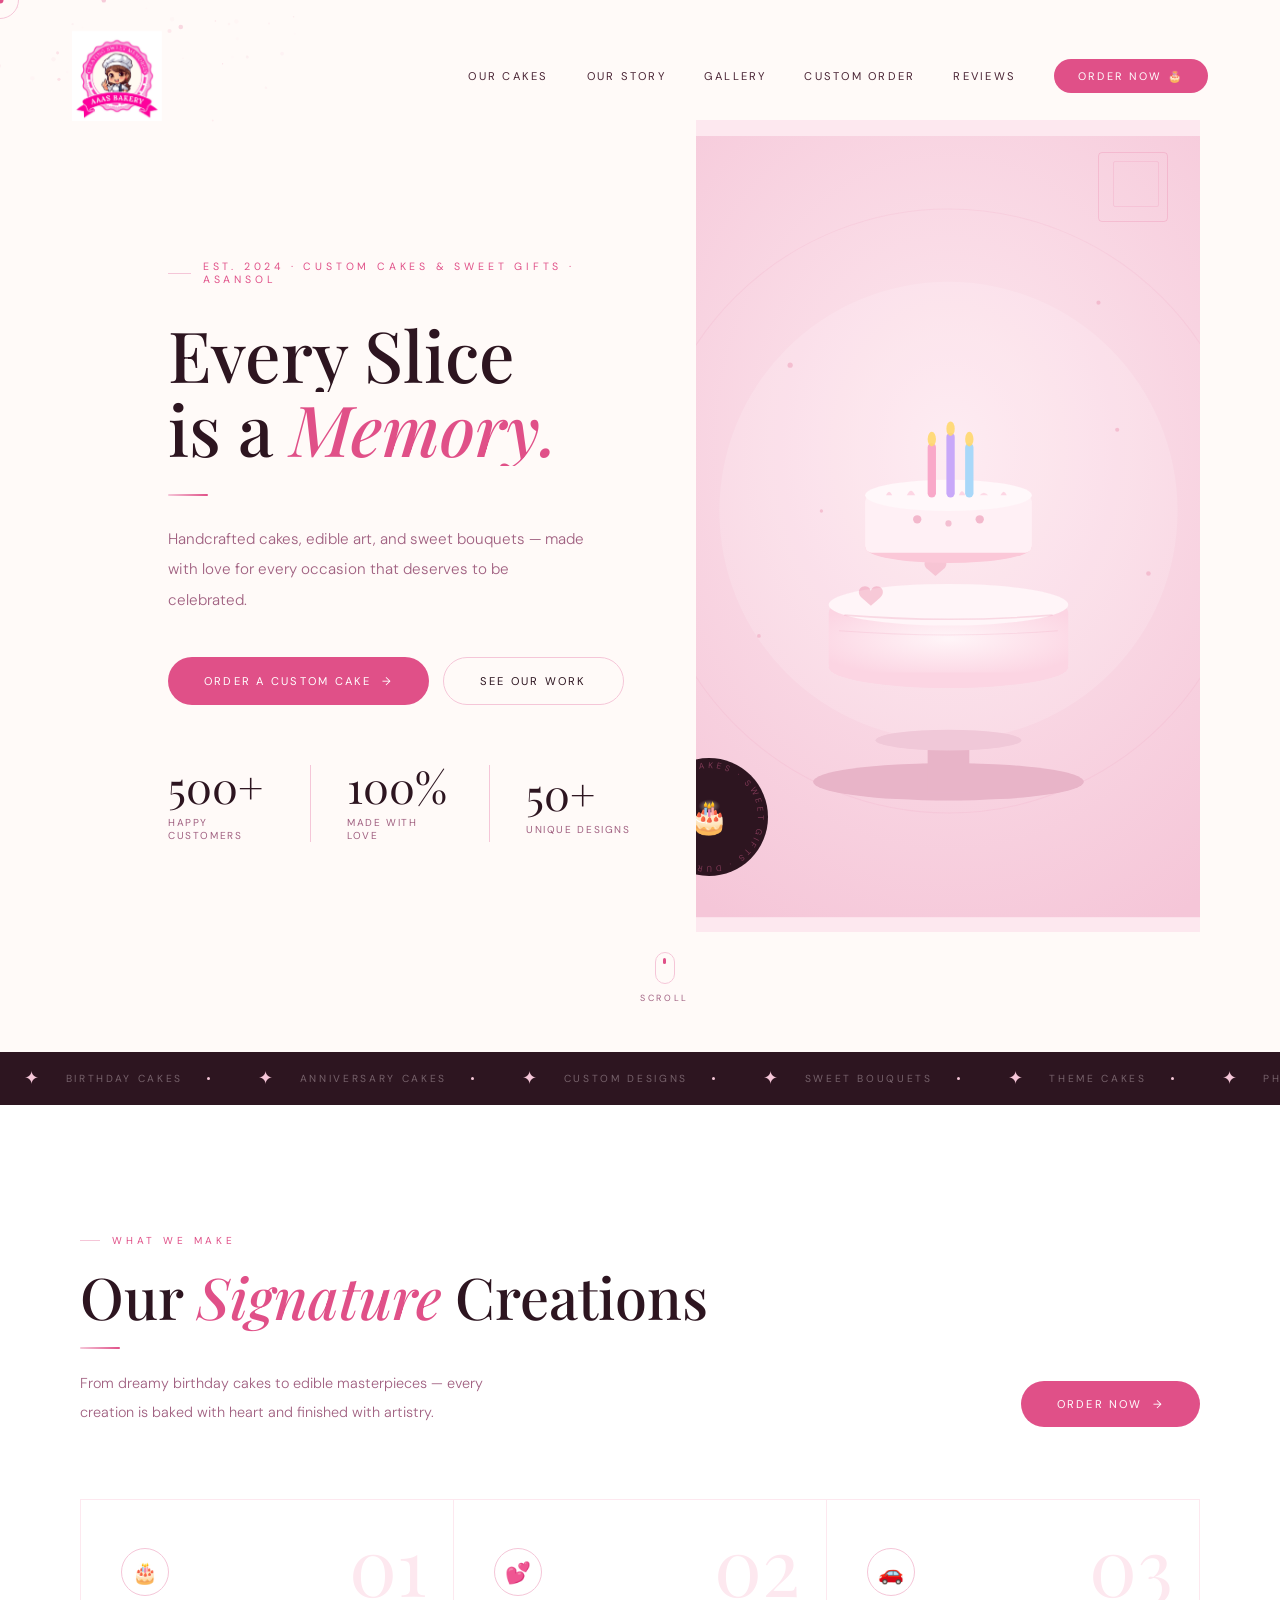
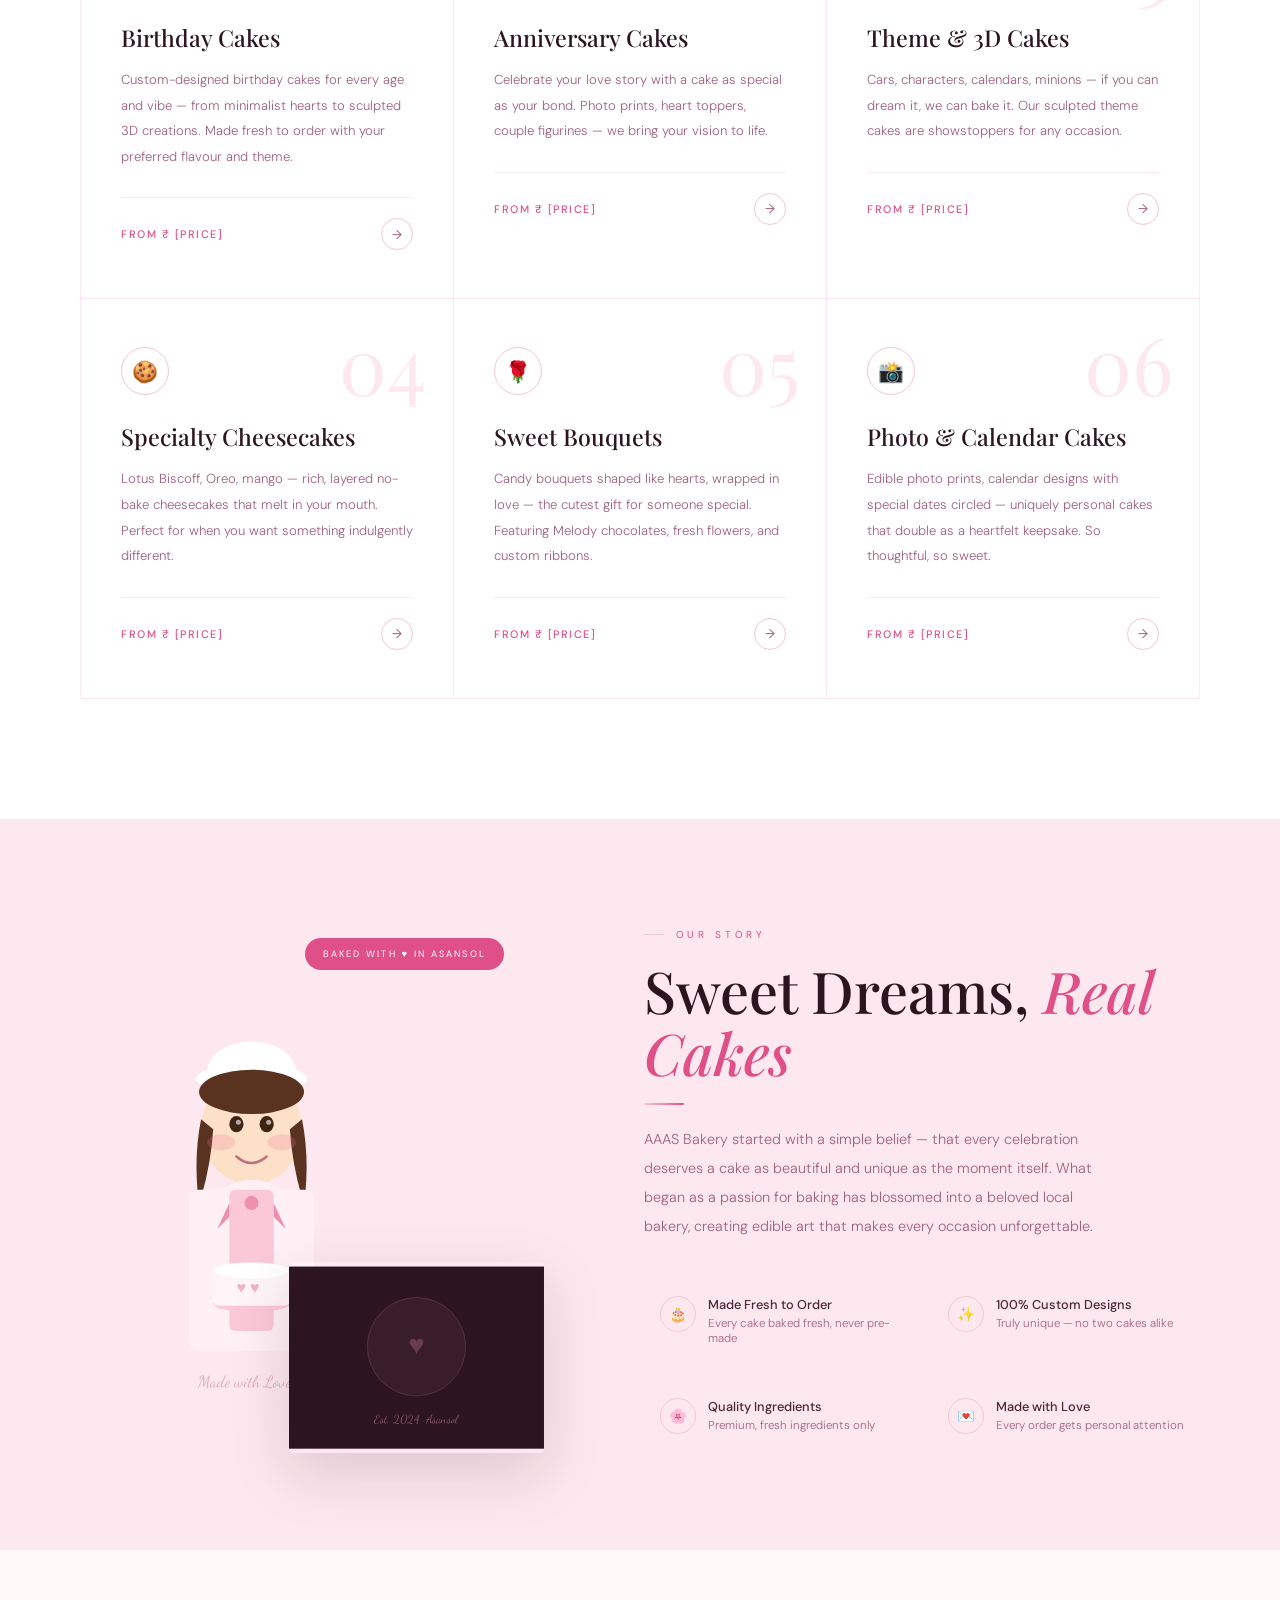
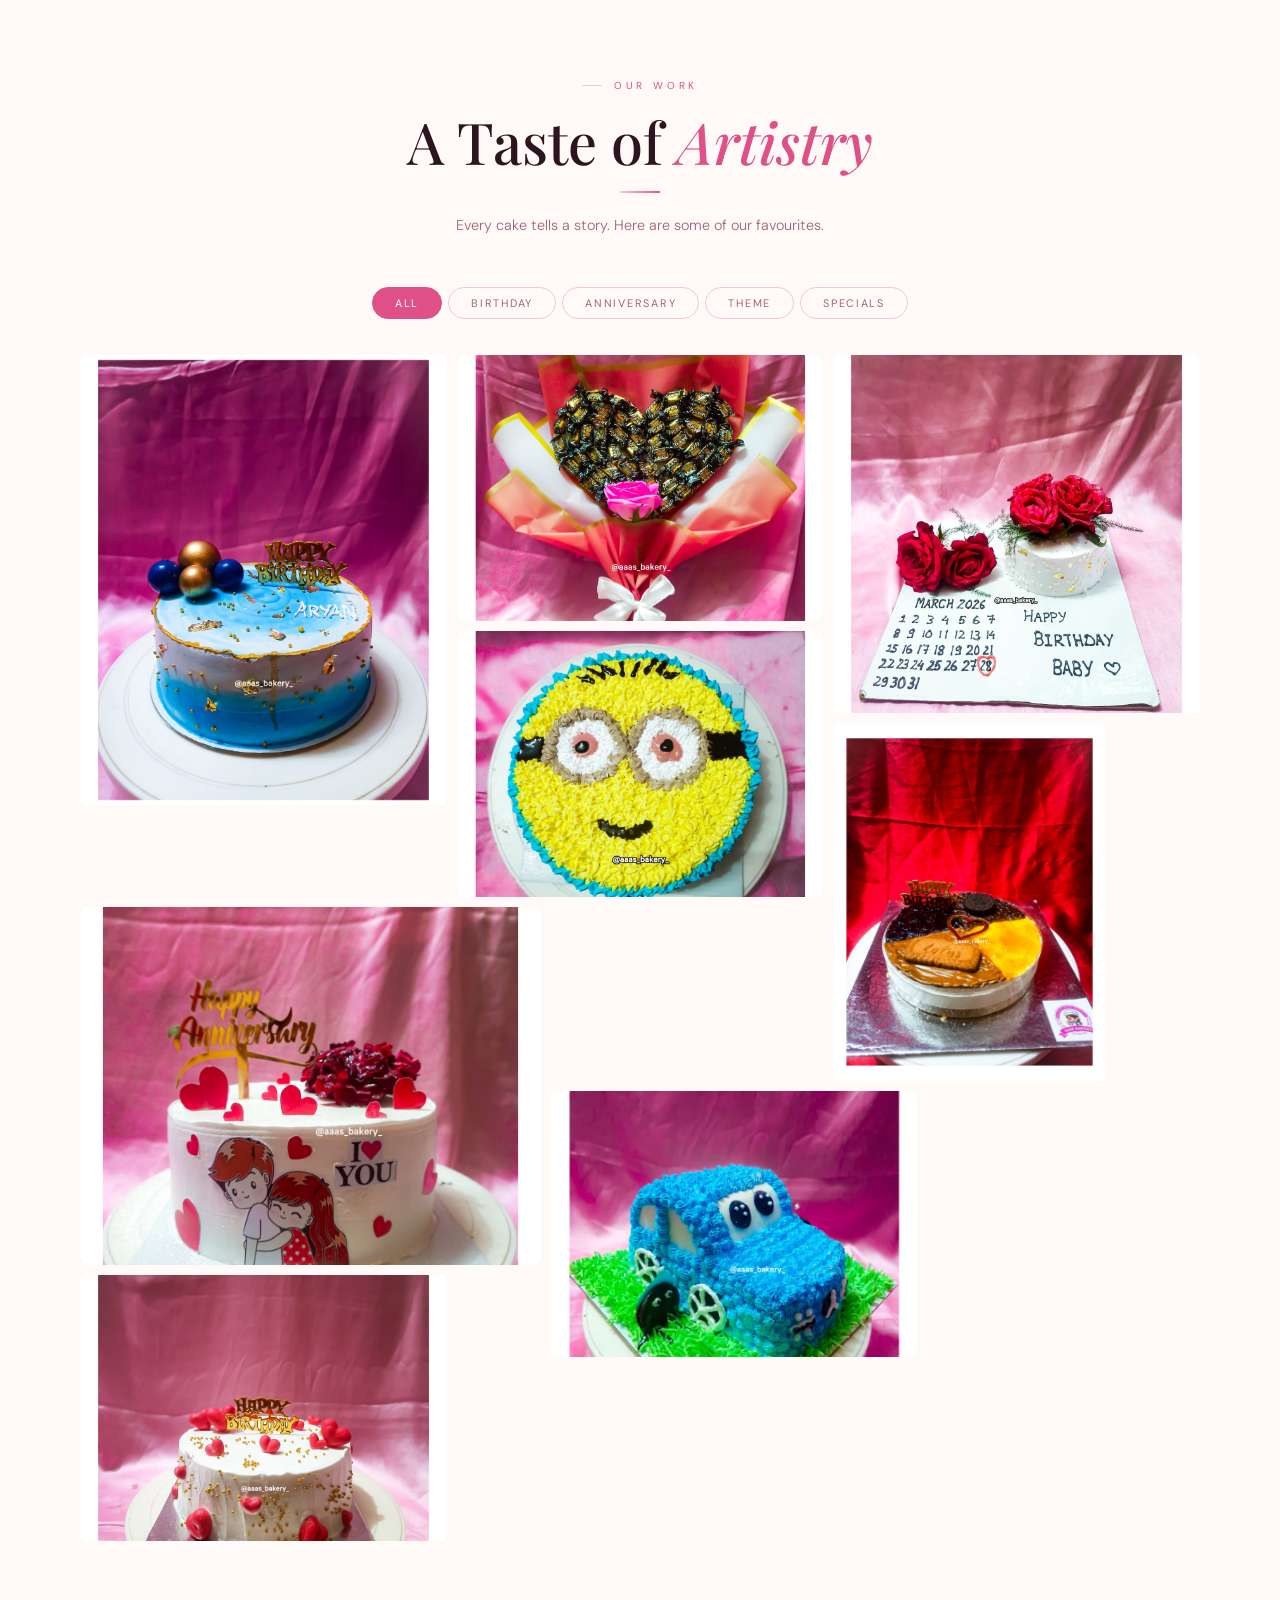
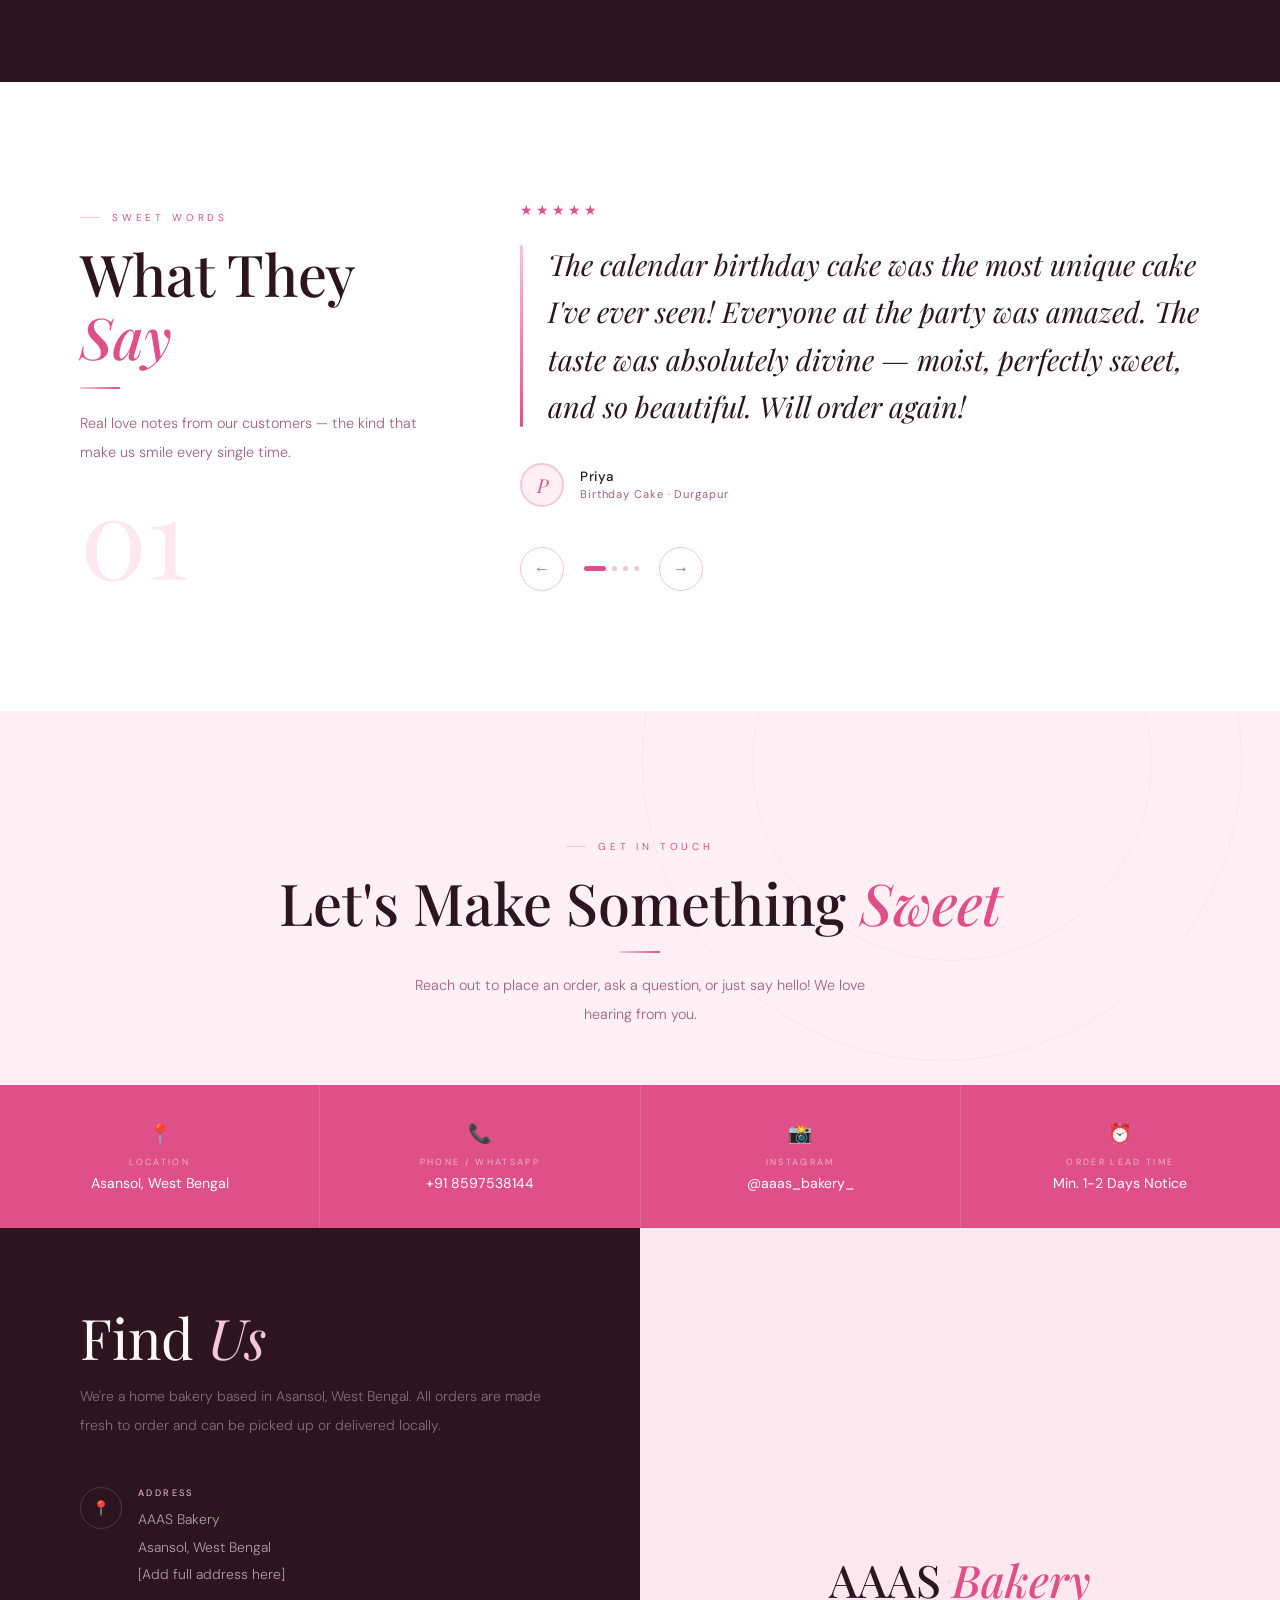
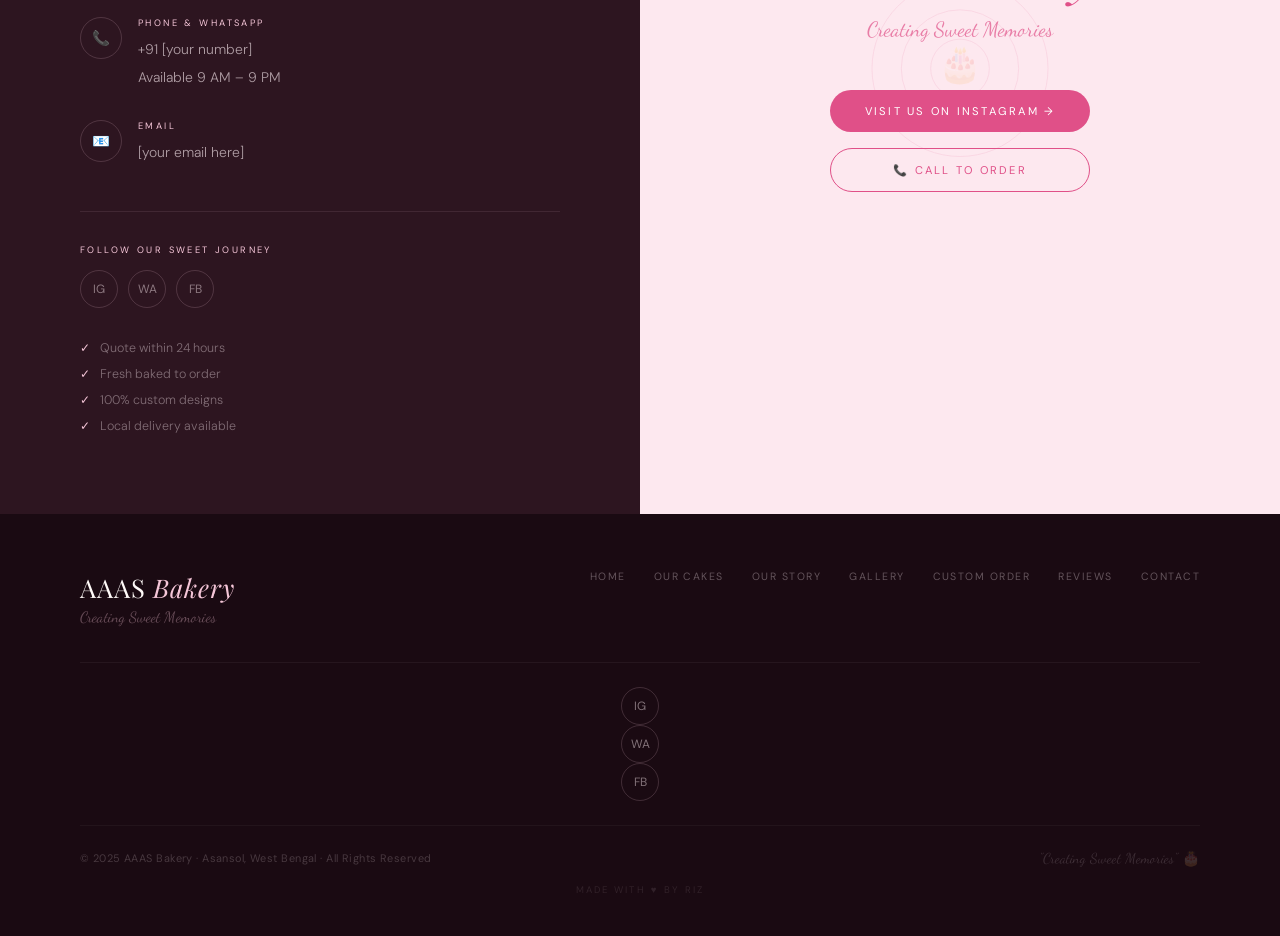
==== index.html @ 953ae1ac "Add files via upload" ====
<!DOCTYPE html>
<html lang="en">
<head>
<meta charset="UTF-8"/>
<meta name="viewport" content="width=device-width, initial-scale=1.0"/>
<title>AAAS Bakery — Creating Sweet Memories</title>
<meta name="description" content="AAAS Bakery — Durgapur's home for custom cakes, sweet bouquets, and edible art. Creating sweet memories, one cake at a time."/>
<link rel="preconnect" href="https://fonts.googleapis.com"/>
<link href="https://fonts.googleapis.com/css2?family=Playfair+Display:ital,wght@0,400;0,500;0,700;1,400;1,500&family=DM+Sans:opsz,wght@9..40,300;9..40,400;9..40,500&family=Dancing+Script:wght@500;600&display=swap" rel="stylesheet"/>
<link rel="stylesheet" href="style.css"/>
</head>
<body>

<!-- Scroll progress bar -->
<div id="pb"></div>

<!-- Loader -->
<div id="ldr">
  <div class="l-inner">
    <div class="l-logo">AAAS <span>Bakery</span></div>
    <p class="l-tag">Creating Sweet Memories</p>
    <div class="l-wrap"><div class="l-fill" id="lf"></div></div>
    <div class="l-pct" id="lpct">0%</div>
  </div>
</div>

<!-- Custom cursor -->
<div id="cdot"></div>
<div id="crng"></div>
<div id="clbl"></div>

<!-- Back to top -->
<button id="btt">↑</button>

<!-- Mobile menu -->
<div id="mob">
  <a href="#home"         class="ml" onclick="closeMobileMenu()">Home</a>
  <a href="#specialties"  class="ml" onclick="closeMobileMenu()">Our Cakes</a>
  <a href="#about"        class="ml" onclick="closeMobileMenu()">Our Story</a>
  <a href="#gallery"      class="ml" onclick="closeMobileMenu()">Gallery</a>
  <a href="#custom"       class="ml" onclick="closeMobileMenu()">Custom Order</a>
  <a href="#testimonials" class="ml" onclick="closeMobileMenu()">Reviews</a>
  <a href="#contact"      class="ml" onclick="closeMobileMenu()">Order Now</a>
  <div class="mob-ft">© 2025 AAAS Bakery · Asansol</div>
</div>

<!-- Nav -->
<nav id="nav">
  <a href="#home" class="n-logo n-logo-img">
    <img src="aaas_logo.jpg" alt="AAAS Bakery" class="nav-logo-img"/>
  </a>
  <ul class="n-links">
    <li><a href="#specialties"><span class="lt">Our Cakes</span><span class="lh">Our Cakes</span></a></li>
    <li><a href="#about"><span class="lt">Our Story</span><span class="lh">Our Story</span></a></li>
    <li><a href="#gallery"><span class="lt">Gallery</span><span class="lh">Gallery</span></a></li>
    <li><a href="#custom"><span class="lt">Custom Order</span><span class="lh">Custom Order</span></a></li>
    <li><a href="#testimonials"><span class="lt">Reviews</span><span class="lh">Reviews</span></a></li>
    <li><a href="#contact" class="n-cta">Order Now 🎂</a></li>
  </ul>
  <button class="ham" id="ham" onclick="toggleMobileMenu()">
    <span class="hl"></span><span class="hl"></span><span class="hl"></span>
  </button>
</nav>


<!-- ══════════════════ HERO ══════════════════ -->
<section id="home">
  <canvas id="pc"></canvas>

  <div class="h-l">
    <p class="h-tag">Est. 2024 · Custom Cakes & Sweet Gifts · Asansol</p>

    <h1 class="h-h1">
      <span class="lw"><span class="li">Every Slice</span></span>
      <span class="lw"><span class="li">is a <em>Memory.</em></span></span>
    </h1>

    <div class="h-div"></div>

    <p class="h-sub">Handcrafted cakes, edible art, and sweet bouquets — made with love for every occasion that deserves to be celebrated.</p>

    <div class="h-btns">
      <a href="#custom" class="btn btn-pk" data-cursor="Order">
        <span>Order a Custom Cake</span><span class="arr">→</span>
      </a>
      <a href="#gallery" class="btn btn-ol" data-cursor="View">
        <span>See Our Work</span>
      </a>
    </div>

    <div class="h-stats">
      <div class="si">
        <span class="sn cu" data-t="500" data-s="+">0</span>
        <span class="sl">Happy Customers</span>
      </div>
      <div class="si">
        <span class="sn cu" data-t="100" data-s="%">0</span>
        <span class="sl">Made with Love</span>
      </div>
      <div class="si">
        <span class="sn cu" data-t="50" data-s="+">0</span>
        <span class="sl">Unique Designs</span>
      </div>
    </div>
  </div>

  <div class="h-r">
    <div class="h-par" id="hpar">
      <!-- Hero visual: stacked cake SVG illustration -->
      <svg class="h-illus" viewBox="0 0 600 750" xmlns="http://www.w3.org/2000/svg">
        <defs>
          <radialGradient id="hbg" cx="50%" cy="40%" r="70%">
            <stop offset="0%" stop-color="#fde8ef"/>
            <stop offset="100%" stop-color="#f5c6d8"/>
          </radialGradient>
          <radialGradient id="cake1" cx="50%" cy="50%" r="60%">
            <stop offset="0%" stop-color="#fff5f8"/>
            <stop offset="100%" stop-color="#fcd5e3"/>
          </radialGradient>
        </defs>
        <rect width="600" height="750" fill="url(#hbg)"/>
        <!-- Decorative circles -->
        <circle cx="300" cy="360" r="220" fill="rgba(255,255,255,0.15)"/>
        <circle cx="300" cy="360" r="290" fill="none" stroke="rgba(235,150,180,0.15)" stroke-width="1"/>
        <!-- Cake stand -->
        <ellipse cx="300" cy="620" rx="130" ry="18" fill="#e8b4c8"/>
        <rect x="280" y="580" width="40" height="50" fill="#e8b4c8"/>
        <ellipse cx="300" cy="580" rx="70" ry="10" fill="#f0c8d8"/>
        <!-- Cake bottom tier -->
        <ellipse cx="300" cy="510" rx="115" ry="20" fill="#fcd5e3"/>
        <rect x="185" y="450" width="230" height="65" rx="8" fill="url(#cake1)"/>
        <ellipse cx="300" cy="450" rx="115" ry="20" fill="#fff5f8"/>
        <!-- Bottom tier detail stripes -->
        <path d="M200 460 Q300 468 400 460" stroke="rgba(235,150,180,0.3)" stroke-width="1.5" fill="none"/>
        <path d="M195 475 Q300 483 405 475" stroke="rgba(235,150,180,0.2)" stroke-width="1" fill="none"/>
        <!-- Hearts on bottom tier -->
        <path d="M225 480 C225 475 218 468 210 472 C202 476 202 486 210 492 L225 505 L240 492 C248 486 248 476 240 472 C232 468 225 475 225 480Z" fill="rgba(230,100,140,0.3)" transform="scale(0.55) translate(185,315)"/>
        <path d="M225 480 C225 475 218 468 210 472 C202 476 202 486 210 492 L225 505 L240 492 C248 486 248 476 240 472 C232 468 225 475 225 480Z" fill="rgba(230,100,140,0.25)" transform="scale(0.5) translate(350,340)"/>
        <!-- Cake top tier -->
        <ellipse cx="300" cy="395" rx="80" ry="15" fill="#fbc8d8"/>
        <rect x="220" y="345" width="160" height="55" rx="6" fill="#fff0f5"/>
        <ellipse cx="300" cy="345" rx="80" ry="15" fill="#fff8fa"/>
        <!-- Frosting drips top tier -->
        <path d="M240 345 Q243 338 246 345" fill="rgba(252,200,218,0.7)"/>
        <path d="M260 345 Q264 336 268 345" fill="rgba(252,200,218,0.7)"/>
        <path d="M280 345 Q283 339 286 345" fill="rgba(252,200,218,0.6)"/>
        <path d="M310 345 Q313 337 316 345" fill="rgba(252,200,218,0.7)"/>
        <path d="M330 345 Q334 340 338 345" fill="rgba(252,200,218,0.6)"/>
        <path d="M350 345 Q353 338 356 345" fill="rgba(252,200,218,0.7)"/>
        <!-- Top tier deco -->
        <circle cx="270" cy="368" r="4" fill="rgba(220,80,130,0.35)"/>
        <circle cx="300" cy="372" r="3" fill="rgba(220,80,130,0.3)"/>
        <circle cx="330" cy="368" r="4" fill="rgba(220,80,130,0.35)"/>
        <!-- Candles -->
        <rect x="280" y="295" width="8" height="52" rx="4" fill="#f9a8c9"/>
        <rect x="298" y="285" width="8" height="62" rx="4" fill="#c8a8f9"/>
        <rect x="316" y="295" width="8" height="52" rx="4" fill="#a8d8f9"/>
        <!-- Flames -->
        <ellipse cx="284" cy="291" rx="4" ry="7" fill="#ffd86e" opacity="0.9"/>
        <ellipse cx="302" cy="281" rx="4" ry="7" fill="#ffd86e" opacity="0.9"/>
        <ellipse cx="320" cy="291" rx="4" ry="7" fill="#ffd86e" opacity="0.9"/>
        <!-- Stars sparkles -->
        <g fill="#f0a8c0" opacity="0.6">
          <circle cx="148" cy="220" r="2.5"/>
          <circle cx="462" cy="282" r="2"/>
          <circle cx="118" cy="480" r="1.8"/>
          <circle cx="492" cy="420" r="2.2"/>
          <circle cx="178" cy="360" r="1.6"/>
          <circle cx="444" cy="160" r="2"/>
        </g>
      </svg>
    </div>

    <div class="h-badge">
      <svg viewBox="0 0 120 120">
        <defs><path id="ct" d="M10,60 a50,50 0 1,1 100,0 a50,50 0 1,1 -100,0"/></defs>
        <text font-family="DM Sans,sans-serif" font-size="8.5" fill="rgba(180,80,120,.6)" letter-spacing="3.2">
          <textPath href="#ct">CUSTOM CAKES · SWEET GIFTS · DURGAPUR ·</textPath>
        </text>
      </svg>
      <div class="h-badge-c">🎂</div>
    </div>

    <div class="cdeco"></div>
  </div>

  <div class="scroll-h"><div class="sm"><div class="sw"></div></div><span>Scroll</span></div>
</section>


<!-- ══════════════ MARQUEE STRIP ══════════════ -->
<div class="mqstrip"><div class="mqtrack" id="mqt">
  <span class="mqi"><em>✦</em>Birthday Cakes<span class="mdot"></span></span>
  <span class="mqi"><em>✦</em>Anniversary Cakes<span class="mdot"></span></span>
  <span class="mqi"><em>✦</em>Custom Designs<span class="mdot"></span></span>
  <span class="mqi"><em>✦</em>Sweet Bouquets<span class="mdot"></span></span>
  <span class="mqi"><em>✦</em>Theme Cakes<span class="mdot"></span></span>
  <span class="mqi"><em>✦</em>Photo Cakes<span class="mdot"></span></span>
  <span class="mqi"><em>✦</em>Candy Hampers<span class="mdot"></span></span>
  <span class="mqi"><em>✦</em>Creating Sweet Memories<span class="mdot"></span></span>
  <span class="mqi"><em>✦</em>Birthday Cakes<span class="mdot"></span></span>
  <span class="mqi"><em>✦</em>Anniversary Cakes<span class="mdot"></span></span>
  <span class="mqi"><em>✦</em>Custom Designs<span class="mdot"></span></span>
  <span class="mqi"><em>✦</em>Sweet Bouquets<span class="mdot"></span></span>
  <span class="mqi"><em>✦</em>Theme Cakes<span class="mdot"></span></span>
  <span class="mqi"><em>✦</em>Photo Cakes<span class="mdot"></span></span>
  <span class="mqi"><em>✦</em>Candy Hampers<span class="mdot"></span></span>
  <span class="mqi"><em>✦</em>Creating Sweet Memories<span class="mdot"></span></span>
</div></div>


<!-- ══════════════ SPECIALTIES ══════════════ -->
<section id="specialties">
  <div class="sp-hd">
    <div>
      <p class="ey rv">What We Make</p>
      <h2 class="st rv d1">Our <em>Signature</em> Creations</h2>
      <div class="rule rv d2"></div>
      <p class="sb rv d3">From dreamy birthday cakes to edible masterpieces — every creation is baked with heart and finished with artistry.</p>
    </div>
    <a href="#custom" class="btn btn-pk rv d2" data-cursor="Order">
      <span>Order Now</span><span class="arr">→</span>
    </a>
  </div>

  <div class="sp-g">

    <div class="sc rv d1" data-cursor="Yum">
      <div class="sc-bg"></div>
      <span class="sc-num">01</span>
      <div class="sc-ico">🎂</div>
      <h3 class="sc-nm">Birthday Cakes</h3>
      <p class="sc-dsc">Custom-designed birthday cakes for every age and vibe — from minimalist hearts to sculpted 3D creations. Made fresh to order with your preferred flavour and theme.</p>
      <div class="sc-ft"><span class="sc-pr">From ₹ [price]</span><div class="sc-ar">→</div></div>
    </div>

    <div class="sc rv d2" data-cursor="Love">
      <div class="sc-bg"></div>
      <span class="sc-num">02</span>
      <div class="sc-ico">💕</div>
      <h3 class="sc-nm">Anniversary Cakes</h3>
      <p class="sc-dsc">Celebrate your love story with a cake as special as your bond. Photo prints, heart toppers, couple figurines — we bring your vision to life.</p>
      <div class="sc-ft"><span class="sc-pr">From ₹ [price]</span><div class="sc-ar">→</div></div>
    </div>

    <div class="sc rv d3" data-cursor="Wow">
      <div class="sc-bg"></div>
      <span class="sc-num">03</span>
      <div class="sc-ico">🚗</div>
      <h3 class="sc-nm">Theme & 3D Cakes</h3>
      <p class="sc-dsc">Cars, characters, calendars, minions — if you can dream it, we can bake it. Our sculpted theme cakes are showstoppers for any occasion.</p>
      <div class="sc-ft"><span class="sc-pr">From ₹ [price]</span><div class="sc-ar">→</div></div>
    </div>

    <div class="sc rv d1" data-cursor="Sweet">
      <div class="sc-bg"></div>
      <span class="sc-num">04</span>
      <div class="sc-ico">🍪</div>
      <h3 class="sc-nm">Specialty Cheesecakes</h3>
      <p class="sc-dsc">Lotus Biscoff, Oreo, mango — rich, layered no-bake cheesecakes that melt in your mouth. Perfect for when you want something indulgently different.</p>
      <div class="sc-ft"><span class="sc-pr">From ₹ [price]</span><div class="sc-ar">→</div></div>
    </div>

    <div class="sc rv d2" data-cursor="Cute">
      <div class="sc-bg"></div>
      <span class="sc-num">05</span>
      <div class="sc-ico">🌹</div>
      <h3 class="sc-nm">Sweet Bouquets</h3>
      <p class="sc-dsc">Candy bouquets shaped like hearts, wrapped in love — the cutest gift for someone special. Featuring Melody chocolates, fresh flowers, and custom ribbons.</p>
      <div class="sc-ft"><span class="sc-pr">From ₹ [price]</span><div class="sc-ar">→</div></div>
    </div>

    <div class="sc rv d3" data-cursor="Photo">
      <div class="sc-bg"></div>
      <span class="sc-num">06</span>
      <div class="sc-ico">📸</div>
      <h3 class="sc-nm">Photo & Calendar Cakes</h3>
      <p class="sc-dsc">Edible photo prints, calendar designs with special dates circled — uniquely personal cakes that double as a heartfelt keepsake. So thoughtful, so sweet.</p>
      <div class="sc-ft"><span class="sc-pr">From ₹ [price]</span><div class="sc-ar">→</div></div>
    </div>

  </div>
</section>


<!-- ══════════════════ ABOUT ══════════════════ -->
<div class="ab-strip">
  <div class="ab-vis rvl">
    <div class="ab-a">
      <!-- Logo-inspired illustration: baker girl -->
      <svg viewBox="0 0 340 440" xmlns="http://www.w3.org/2000/svg">
        <rect width="340" height="440" fill="#fde8ef"/>
        <!-- Chef hat -->
        <ellipse cx="170" cy="115" rx="55" ry="15" fill="white"/>
        <ellipse cx="170" cy="108" rx="44" ry="30" fill="white"/>
        <rect x="126" y="108" width="88" height="18" fill="white"/>
        <path d="M126 120 Q170 128 214 120" fill="#f9d0e0"/>
        <!-- Face -->
        <ellipse cx="170" cy="165" rx="50" ry="55" fill="#fde0c8"/>
        <!-- Hair -->
        <ellipse cx="170" cy="128" rx="52" ry="22" fill="#5a3220"/>
        <path d="M120 155 Q112 195 118 240 Q130 200 132 165" fill="#5a3220"/>
        <path d="M220 155 Q228 195 222 240 Q210 200 208 165" fill="#5a3220"/>
        <!-- Eyes -->
        <ellipse cx="155" cy="160" rx="7" ry="8" fill="#3d2415"/>
        <ellipse cx="185" cy="160" rx="7" ry="8" fill="#3d2415"/>
        <circle cx="157" cy="158" r="2.5" fill="white" opacity="0.6"/>
        <circle cx="187" cy="158" r="2.5" fill="white" opacity="0.6"/>
        <!-- Blush -->
        <ellipse cx="140" cy="178" rx="14" ry="8" fill="rgba(230,110,140,0.22)"/>
        <ellipse cx="200" cy="178" rx="14" ry="8" fill="rgba(230,110,140,0.22)"/>
        <!-- Smile -->
        <path d="M155 192 Q170 205 185 192" stroke="#c07080" stroke-width="2.5" fill="none" stroke-linecap="round"/>
        <!-- Body / apron -->
        <ellipse cx="170" cy="295" rx="62" ry="80" fill="#fff0f5"/>
        <rect x="108" y="225" width="124" height="160" rx="10" fill="#fff0f5"/>
        <!-- Apron detail -->
        <rect x="148" y="225" width="44" height="140" rx="6" fill="#fbc8d8"/>
        <!-- Bow on apron -->
        <path d="M148 238 L136 226 L148 238 L148 252 L136 264 Z" fill="#f090b0"/>
        <path d="M192 238 L204 226 L192 238 L192 252 L204 264 Z" fill="#f090b0"/>
        <circle cx="170" cy="238" r="7" fill="#f090b0"/>
        <!-- Cake in hands -->
        <ellipse cx="170" cy="338" rx="38" ry="8" fill="#fbc8d8"/>
        <rect x="132" y="305" width="76" height="35" rx="5" fill="#fff5f8"/>
        <ellipse cx="170" cy="305" rx="38" ry="8" fill="white"/>
        <!-- Cake hearts -->
        <text x="155" y="327" font-size="16" fill="rgba(220,80,130,0.4)">♥ ♥</text>
        <!-- Caption -->
        <text x="170" y="420" text-anchor="middle" font-family="Dancing Script,cursive" font-size="16" fill="rgba(180,80,120,0.4)">Made with Love ♥</text>
      </svg>
    </div>
    <div class="ab-b">
      <svg viewBox="0 0 280 200" xmlns="http://www.w3.org/2000/svg">
        <rect width="280" height="200" fill="#2d1520"/>
        <circle cx="140" cy="88" r="54" fill="rgba(240,160,190,.06)" stroke="rgba(240,160,190,.18)" stroke-width="1"/>
        <text x="140" y="88" text-anchor="middle" dominant-baseline="middle" font-family="Playfair Display,serif" font-size="30" fill="rgba(240,160,190,0.25)" font-style="italic">♥</text>
        <text x="140" y="172" text-anchor="middle" font-family="Dancing Script,cursive" font-size="13" fill="rgba(240,160,190,.45)">Est. 2024 · Asansol</text>
      </svg>
    </div>
    <div class="ab-tag">Baked with ♥ in Asansol</div>
  </div>

  <div class="rvr">
    <p class="ey">Our Story</p>
    <h2 class="st">Sweet Dreams, <em>Real Cakes</em></h2>
    <div class="rule"></div>
    <p class="sb">AAAS Bakery started with a simple belief — that every celebration deserves a cake as beautiful and unique as the moment itself. What began as a passion for baking has blossomed into a beloved local bakery, creating edible art that makes every occasion unforgettable.</p>
    <div class="ab-fts">
      <div class="af">
        <div class="af-ic">🎂</div>
        <div>
          <div class="af-lb">Made Fresh to Order</div>
          <div class="af-sb">Every cake baked fresh, never pre-made</div>
        </div>
      </div>
      <div class="af">
        <div class="af-ic">✨</div>
        <div>
          <div class="af-lb">100% Custom Designs</div>
          <div class="af-sb">Truly unique — no two cakes alike</div>
        </div>
      </div>
      <div class="af">
        <div class="af-ic">🌸</div>
        <div>
          <div class="af-lb">Quality Ingredients</div>
          <div class="af-sb">Premium, fresh ingredients only</div>
        </div>
      </div>
      <div class="af">
        <div class="af-ic">💌</div>
        <div>
          <div class="af-lb">Made with Love</div>
          <div class="af-sb">Every order gets personal attention</div>
        </div>
      </div>
    </div>
  </div>
</div>


<!-- ══════════════════ GALLERY ══════════════════ -->
<section id="gallery">
  <div class="g-hd">
    <p class="ey rv" style="justify-content:center">Our Work</p>
    <h2 class="st rv d1">A Taste of <em>Artistry</em></h2>
    <div class="rule rv d2"></div>
    <p class="sb rv d3">Every cake tells a story. Here are some of our favourites.</p>
  </div>

  <div class="gtabs rv d2">
    <button class="gtab act" data-f="all">All</button>
    <button class="gtab" data-f="birthday">Birthday</button>
    <button class="gtab" data-f="anniversary">Anniversary</button>
    <button class="gtab" data-f="theme">Theme</button>
    <button class="gtab" data-f="special">Specials</button>
  </div>

  <div class="g-grid rv">

    <div class="gi g1 gc1" data-c="birthday">
      <div class="gi-ph" style="background-image:url('WhatsApp_Image_2026-04-03_at_18_21_36__1_.jpeg')"></div>
      <div class="gi-ov"><span class="gi-lb">Birthday Ombre Cake</span></div>
    </div>

    <div class="gi g2 gc2" data-c="special">
      <div class="gi-ph" style="background-image:url('WhatsApp_Image_2026-04-03_at_18_21_36__2_.jpeg')"></div>
      <div class="gi-ov"><span class="gi-lb">Melody Candy Bouquet</span></div>
    </div>

    <div class="gi g3 gc3" data-c="birthday">
      <div class="gi-ph" style="background-image:url('WhatsApp_Image_2026-04-03_at_18_21_36.jpeg')"></div>
      <div class="gi-ov"><span class="gi-lb">Calendar Birthday Cake</span></div>
    </div>

    <div class="gi g4 gc4" data-c="theme">
      <div class="gi-ph" style="background-image:url('WhatsApp_Image_2026-04-03_at_18_21_37__1_.jpeg')"></div>
      <div class="gi-ov"><span class="gi-lb">Minion Theme Cake</span></div>
    </div>

    <div class="gi g5 gc5" data-c="special">
      <div class="gi-ph" style="background-image:url('WhatsApp_Image_2026-04-03_at_18_21_37__2_.jpeg')"></div>
      <div class="gi-ov"><span class="gi-lb">Lotus & Oreo Cheesecake</span></div>
    </div>

    <div class="gi g6 gc6" data-c="anniversary">
      <div class="gi-ph" style="background-image:url('WhatsApp_Image_2026-04-03_at_18_21_37.jpeg')"></div>
      <div class="gi-ov"><span class="gi-lb">Anniversary Love Cake</span></div>
    </div>

    <div class="gi g7 gc7" data-c="theme">
      <div class="gi-ph" style="background-image:url('WhatsApp_Image_2026-04-03_at_18_21_38__1_.jpeg')"></div>
      <div class="gi-ov"><span class="gi-lb">3D Car Cake</span></div>
    </div>

    <div class="gi g8 gc8" data-c="birthday">
      <div class="gi-ph" style="background-image:url('WhatsApp_Image_2026-04-03_at_18_21_38.jpeg')"></div>
      <div class="gi-ov"><span class="gi-lb">Heart Birthday Cake</span></div>
    </div>

  </div>
</section>

<!-- Lightbox -->
<div id="lightbox">
  <button id="lb-close">✕</button>
  <div id="lb-img"></div>
  <div id="lb-cap"></div>
</div>


<!-- ══════════════ CUSTOM ORDER ══════════════ -->
<section id="custom">
  <div class="cu-hd rv">
    <p class="ey">Design Your Cake</p>
    <h2 class="st">Build Your <em>Dream Cake</em></h2>
    <div class="rule"></div>
    <p class="sb">Tell us everything — the theme, the flavour, the occasion. We'll make it happen. Fill in the form below and we'll get back to you with a quote within 24 hours.</p>
  </div>

  <div class="cu-body">

    <!-- Left: why custom -->
    <div class="cu-info rvl">
      <div class="cu-steps">
        <div class="cu-step">
          <div class="cs-num">1</div>
          <div>
            <div class="cs-title">Fill the Form</div>
            <div class="cs-sub">Tell us your occasion, flavour, size, and design vision.</div>
          </div>
        </div>
        <div class="cu-step">
          <div class="cs-num">2</div>
          <div>
            <div class="cs-title">We Send a Quote</div>
            <div class="cs-sub">You'll receive a price quote within 24 hours on WhatsApp.</div>
          </div>
        </div>
        <div class="cu-step">
          <div class="cs-num">3</div>
          <div>
            <div class="cs-title">We Bake Your Dream</div>
            <div class="cs-sub">Confirm the order, and we get baking. Fresh, beautiful, on time.</div>
          </div>
        </div>
        <div class="cu-step">
          <div class="cs-num">4</div>
          <div>
            <div class="cs-title">Celebrate!</div>
            <div class="cs-sub">Pick it up or get it delivered. Watch their face light up. 🎉</div>
          </div>
        </div>
      </div>

      <div class="cu-flavours">
        <div class="cf-label">Popular Flavours</div>
        <div class="cf-tags">
          <span class="cf-tag">Vanilla</span>
          <span class="cf-tag">Chocolate</span>
          <span class="cf-tag">Red Velvet</span>
          <span class="cf-tag">Butterscotch</span>
          <span class="cf-tag">Black Forest</span>
          <span class="cf-tag">Strawberry</span>
          <span class="cf-tag">Pineapple</span>
          <span class="cf-tag">Oreo</span>
          <span class="cf-tag">Lotus Biscoff</span>
          <span class="cf-tag">Mango</span>
        </div>
      </div>
    </div>

    <!-- Right: form -->
    <div class="cu-form rvr">
      <div class="cu-form-inner">
        <div class="cf-header">
          <p class="ey" style="margin-bottom:10px">Custom Cake Builder</p>
          <h3 class="cf-title">Your Cake, <em>Your Way</em></h3>
          <p class="cf-desc">All fields marked * are required. We'll confirm on WhatsApp!</p>
        </div>

        <div class="af-section-label">About You</div>
        <div class="fgrid">
          <div class="ff"><label>Your Name <span class="req">*</span></label><input type="text" placeholder="Your name"/><div class="fln"></div></div>
          <div class="ff"><label>WhatsApp Number <span class="req">*</span></label><input type="tel" placeholder="+91 00000 00000"/><div class="fln"></div></div>
        </div>

        <div class="af-section-label">The Occasion</div>
        <div class="fgrid">
          <div class="ff full">
            <label>Occasion <span class="req">*</span></label>
            <select>
              <option value="" disabled selected>Select occasion</option>
              <option>Birthday</option>
              <option>Anniversary</option>
              <option>Wedding</option>
              <option>Baby Shower</option>
              <option>Graduation</option>
              <option>Valentine's Day</option>
              <option>Just Because 💕</option>
              <option>Other</option>
            </select>
            <div class="fln"></div>
          </div>
          <div class="ff"><label>Delivery Date <span class="req">*</span></label><input type="date"/><div class="fln"></div></div>
          <div class="ff">
            <label>Cake Size <span class="req">*</span></label>
            <select>
              <option value="" disabled selected>Select size</option>
              <option>0.5 kg (serves 4-6)</option>
              <option>1 kg (serves 8-12)</option>
              <option>1.5 kg (serves 12-16)</option>
              <option>2 kg (serves 16-22)</option>
              <option>Custom / Ask me</option>
            </select>
            <div class="fln"></div>
          </div>
        </div>

        <div class="af-section-label">Cake Details</div>
        <div class="fgrid">
          <div class="ff">
            <label>Flavour <span class="req">*</span></label>
            <select>
              <option value="" disabled selected>Select flavour</option>
              <option>Vanilla</option>
              <option>Chocolate</option>
              <option>Red Velvet</option>
              <option>Butterscotch</option>
              <option>Black Forest</option>
              <option>Strawberry</option>
              <option>Pineapple</option>
              <option>Oreo</option>
              <option>Lotus Biscoff</option>
              <option>Mango</option>
              <option>Other (mention below)</option>
            </select>
            <div class="fln"></div>
          </div>
          <div class="ff">
            <label>Cake Type</label>
            <select>
              <option value="" disabled selected>Select type</option>
              <option>Regular Cream Cake</option>
              <option>Photo Cake</option>
              <option>Theme / 3D Cake</option>
              <option>Cheesecake</option>
              <option>Fondant Cake</option>
              <option>Sweet Bouquet</option>
            </select>
            <div class="fln"></div>
          </div>
          <div class="ff full">
            <label>Design Vision / Special Requests <span class="req">*</span></label>
            <textarea placeholder="Describe your dream cake! Theme, colours, any text to write on it, a reference image you love, dietary needs... tell us everything 🎂" style="height:110px"></textarea>
            <div class="fln"></div>
          </div>
        </div>

        <div class="cf-footer">
          <button class="fsub" id="fsub">
            <span class="ft">Send My Cake Order 🎂</span>
            <span class="fs" style="display:none">Sending…</span>
          </button>
          <p class="cf-privacy">💬 We'll reply on WhatsApp within 24 hours with your quote!</p>
        </div>

        <div class="f-ok" id="fok">
          <p>🎉 Order received! We'll WhatsApp you shortly with your quote.</p>
        </div>
      </div>
    </div>

  </div>
</section>


<!-- ══════════════ TESTIMONIALS ══════════════ -->
<section id="testimonials">
  <div class="t-wrap">
    <div class="rvl">
      <p class="ey">Sweet Words</p>
      <h2 class="st">What They<br><em>Say</em></h2>
      <div class="rule"></div>
      <p class="sb">Real love notes from our customers — the kind that make us smile every single time.</p>
      <div class="t-ctr" id="tctr">01</div>
    </div>
    <div class="rvr">
      <div class="t-tw"><div class="t-tr" id="tt">

        <div class="t-sl">
          <div class="t-st">★★★★★</div>
          <p class="t-q">The calendar birthday cake was the most unique cake I've ever seen! Everyone at the party was amazed. The taste was absolutely divine — moist, perfectly sweet, and so beautiful. Will order again!</p>
          <div class="t-au">
            <div class="t-av">P</div>
            <div>
              <div class="t-nm">Priya</div>
              <div class="t-rl">Birthday Cake · Durgapur</div>
            </div>
          </div>
        </div>

        <div class="t-sl">
          <div class="t-st">★★★★★</div>
          <p class="t-q">I ordered the anniversary cake with the cartoon couple print and it was perfect! My husband was so touched. The cake was delivered on time and tasted incredible. Highly recommend AAAS Bakery!</p>
          <div class="t-au">
            <div class="t-av">S</div>
            <div>
              <div class="t-nm">Sneha</div>
              <div class="t-rl">Anniversary Cake · Asansol</div>
            </div>
          </div>
        </div>

        <div class="t-sl">
          <div class="t-st">★★★★★</div>
          <p class="t-q">The Melody bouquet was such a creative gift idea! My friend was over the moon. The packaging was gorgeous and the whole thing looked even better than the photos. Definitely ordering more gifts from here.</p>
          <div class="t-au">
            <div class="t-av">R</div>
            <div>
              <div class="t-nm">Riya</div>
              <div class="t-rl">Candy Bouquet · Raniganj</div>
            </div>
          </div>
        </div>

        <div class="t-sl">
          <div class="t-st">★★★★★</div>
          <p class="t-q">Got the 3D car cake for my son's birthday and the look on his face was priceless! The detail was incredible and it tasted just as good as it looked. This bakery is truly talented. Will be a regular customer!</p>
          <div class="t-au">
            <div class="t-av">A</div>
            <div>
              <div class="t-nm">Ananya</div>
              <div class="t-rl">Theme Cake · Dhanbad</div>
            </div>
          </div>
        </div>

      </div></div>

      <div class="t-ct">
        <button class="t-bt" id="tprev">←</button>
        <div class="t-ds">
          <div class="t-dt on"></div>
          <div class="t-dt"></div>
          <div class="t-dt"></div>
          <div class="t-dt"></div>
        </div>
        <button class="t-bt" id="tnext">→</button>
      </div>
    </div>
  </div>
</section>



<section id="contact" class="contact-section">

  <div class="contact-bg-deco">
    <div class="c-circle c-c1"></div>
    <div class="c-circle c-c2"></div>
  </div>

  <div class="contact-top rv">
    <p class="ey">Get in Touch</p>
    <h2 class="st">Let's Make Something <em>Sweet</em></h2>
    <div class="rule"></div>
    <p class="sb">Reach out to place an order, ask a question, or just say hello! We love hearing from you.</p>
  </div>

  <div class="contact-strip rv d2">
    <div class="cs-item">
      <div class="cs-icon">📍</div>
      <div class="cs-label">Location</div>
      <div class="cs-val">Asansol, West Bengal</div>
    </div>
    <div class="cs-div"></div>
    <div class="cs-item">
      <div class="cs-icon">📞</div>
      <div class="cs-label">Phone / WhatsApp</div>
      <div class="cs-val">+91 8597538144</div>
    </div>
    <div class="cs-div"></div>
    <div class="cs-item">
      <div class="cs-icon">📸</div>
      <div class="cs-label">Instagram</div>
      <div class="cs-val">@aaas_bakery_</div>
    </div>
    <div class="cs-div"></div>
    <div class="cs-item">
      <div class="cs-icon">⏰</div>
      <div class="cs-label">Order Lead Time</div>
      <div class="cs-val">Min. 1-2 Days Notice</div>
    </div>
  </div>

  <div class="contact-body">
    <div class="ci-block rvl">
      <div class="ci-inner">
        <h3 class="ci-heading">Find <em>Us</em></h3>
        <p class="ci-sub">We're a home bakery based in Asansol, West Bengal. All orders are made fresh to order and can be picked up or delivered locally.</p>

        <div class="ci-details">
          <div class="ci-detail">
            <div class="ci-icon">📍</div>
            <div>
              <div class="ci-lbl">Address</div>
              <div class="ci-val">AAAS Bakery<br>Asansol, West Bengal<br>[Add full address here]</div>
            </div>
          </div>
          <div class="ci-detail">
            <div class="ci-icon">📞</div>
            <div>
              <div class="ci-lbl">Phone & WhatsApp</div>
              <div class="ci-val">+91 [your number]<br>Available 9 AM – 9 PM</div>
            </div>
          </div>
          <div class="ci-detail">
            <div class="ci-icon">📧</div>
            <div>
              <div class="ci-lbl">Email</div>
              <div class="ci-val">[your email here]</div>
            </div>
          </div>
        </div>

        <div class="ci-socials-row">
          <div class="ci-lbl" style="margin-bottom:14px">Follow Our Sweet Journey</div>
          <div class="ci-socials">
            <a href="https://instagram.com/aaas_bakery_" target="_blank" class="sa" title="Instagram">IG</a>
            <a href="#" class="sa" title="WhatsApp">WA</a>
            <a href="#" class="sa" title="Facebook">FB</a>
          </div>
        </div>

        <div class="ci-promise">
          <div class="cip-item"><span class="cip-check">✓</span>Quote within 24 hours</div>
          <div class="cip-item"><span class="cip-check">✓</span>Fresh baked to order</div>
          <div class="cip-item"><span class="cip-check">✓</span>100% custom designs</div>
          <div class="cip-item"><span class="cip-check">✓</span>Local delivery available</div>
        </div>
      </div>
    </div>

    <div class="ci-map rvr">
      
      <div class="ci-map-inner">
        <div class="cmap-logo">AAAS <em>Bakery</em></div>
        <div class="cmap-tag">Creating Sweet Memories</div>
        <div class="cmap-deco">
          <svg viewBox="0 0 300 300" xmlns="http://www.w3.org/2000/svg" width="220" height="220" opacity="0.15">
            <circle cx="150" cy="150" r="120" fill="none" stroke="#e05088" stroke-width="1"/>
            <circle cx="150" cy="150" r="80" fill="none" stroke="#e05088" stroke-width="1"/>
            <circle cx="150" cy="150" r="40" fill="none" stroke="#e05088" stroke-width="1"/>
            <text x="150" y="160" text-anchor="middle" font-family="Playfair Display,serif" font-size="48" fill="#e05088">🎂</text>
          </svg>
        </div>
        <a href="https://instagram.com/aaas_bakery_" target="_blank" class="cmap-btn">
          Visit us on Instagram →
        </a>
        <a href="tel:+91XXXXXXXXXX" class="cmap-btn cmap-btn-wh">
          📞 Call to Order
        </a>
      </div>
    </div>
  </div>

</section>


<!-- ══════════════════ FOOTER ══════════════════ -->
<footer>
  <div class="ft-top">
    <div class="ft-brand">
      <div class="ft-logo">AAAS <em>Bakery</em></div>
      <div class="ft-tagline">Creating Sweet Memories</div>
    </div>
    <nav class="ft-lks">
      <a href="#home">Home</a>
      <a href="#specialties">Our Cakes</a>
      <a href="#about">Our Story</a>
      <a href="#gallery">Gallery</a>
      <a href="#custom">Custom Order</a>
      <a href="#testimonials">Reviews</a>
      <a href="#contact">Contact</a>
    </nav>
  </div>
  <div class="ft-mid">
    <div class="ft-soc">
      <a href="https://instagram.com/aaas_bakery_" target="_blank" class="sa">IG</a>
      <a href="#" class="sa">WA</a>
      <a href="#" class="sa">FB</a>
    </div>
  </div>
  <div class="ft-bot">
    <p class="ft-cp">© 2025 AAAS Bakery · Asansol, West Bengal · All Rights Reserved</p>
    <p class="ft-tl">"Creating Sweet Memories" 🎂</p>
  </div>
  <div class="ft-riz">made with ♥ by Riz</div>
</footer>

<script src="main.js"></script>
</body>
</html>
---- style.css ----
*,*::before,*::after{box-sizing:border-box;margin:0;padding:0}
:root{
  --blush:#fff0f5;
  --rose:#fde8ef;
  --pink:#f5c6d8;
  --hot:#e05088;
  --deep:#b02060;
  --mauve:#9b4068;
  --dark:#2d1520;
  --text:#4a2535;
  --muted:#a06080;
  --cream:#fffaf8;
  --eoe:cubic-bezier(0.16,1,0.3,1);
  --eioq:cubic-bezier(0.76,0,0.24,1);
}
html{scroll-behavior:smooth}
body{font-family:'DM Sans',sans-serif;background:var(--cream);color:var(--text);overflow-x:hidden;cursor:none}
*{cursor:none!important}

/* ── Scroll progress ── */
#pb{position:fixed;top:0;left:0;height:3px;width:0%;background:linear-gradient(90deg,var(--pink),var(--hot),var(--deep),var(--hot));z-index:9999;box-shadow:0 0 10px rgba(224,80,136,.5);transition:width .08s linear}

/* ── Loader ── */
#ldr{position:fixed;inset:0;background:var(--dark);z-index:99999;display:flex;align-items:center;justify-content:center;transition:opacity .8s ease}
.l-inner{display:flex;flex-direction:column;align-items:center;gap:16px}
.l-logo{font-family:'Playfair Display',serif;font-size:3rem;font-weight:400;color:var(--cream);letter-spacing:.06em}
.l-logo span{color:var(--pink);font-style:italic}
.l-tag{font-family:'Dancing Script',cursive;font-size:1.2rem;color:rgba(245,198,216,.5);letter-spacing:.08em}
.l-wrap{width:220px;height:2px;background:rgba(255,255,255,.1);overflow:hidden;border-radius:2px}
.l-fill{height:100%;background:linear-gradient(90deg,var(--pink),var(--hot));width:0%;transition:width .1s linear}
.l-pct{font-size:.65rem;letter-spacing:.35em;text-transform:uppercase;color:rgba(255,255,255,.35)}

/* ── Custom cursor ── */
#cdot{position:fixed;width:7px;height:7px;background:var(--hot);border-radius:50%;pointer-events:none;z-index:9998;transform:translate(-50%,-50%);transition:transform .12s,width .3s,height .3s}
#crng{position:fixed;width:38px;height:38px;border:1.5px solid var(--pink);border-radius:50%;pointer-events:none;z-index:9997;transform:translate(-50%,-50%);transition:width .45s var(--eoe),height .45s var(--eoe),border-color .3s}
#crng.hov{width:60px;height:60px;border-color:var(--hot)}
#crng.clk{width:22px;height:22px}
#clbl{position:fixed;pointer-events:none;z-index:9996;transform:translate(-50%,-50%);font-size:.56rem;letter-spacing:.18em;text-transform:uppercase;color:var(--dark);opacity:0;transition:opacity .3s;white-space:nowrap;background:var(--pink);padding:3px 8px;border-radius:20px}
#clbl.show{opacity:1}

/* ── Scrollbar ── */
::-webkit-scrollbar{width:4px}
::-webkit-scrollbar-track{background:var(--rose)}
::-webkit-scrollbar-thumb{background:linear-gradient(var(--pink),var(--hot));border-radius:4px}

/* ── Nav ── */
#nav{position:fixed;top:0;left:0;width:100%;z-index:500;padding:26px 72px;display:flex;align-items:center;justify-content:space-between;transition:padding .6s var(--eoe)}
#nav::after{content:'';position:absolute;inset:0;background:rgba(255,250,248,0);backdrop-filter:blur(0);transition:background .6s,backdrop-filter .6s;z-index:-1}
#nav.sc{padding:14px 72px}
#nav.sc::after{background:rgba(255,250,248,.94);backdrop-filter:blur(20px);box-shadow:0 1px 0 rgba(224,80,136,.12)}
.n-logo{font-family:'Playfair Display',serif;font-size:1.6rem;font-weight:500;letter-spacing:.03em;color:var(--dark);text-decoration:none;position:relative;height:2rem;overflow:hidden;display:inline-block}
.n-logo em{color:var(--hot);font-style:italic}
.n-la,.n-lb{display:block;transition:transform .5s var(--eoe)}
.n-lb{position:absolute;top:100%;left:0}
.n-logo:hover .n-la{transform:translateY(-100%)}
.n-logo:hover .n-lb{transform:translateY(-100%)}
.n-links{display:flex;gap:38px;list-style:none;align-items:center}
.n-links a{text-decoration:none;font-size:.7rem;letter-spacing:.2em;text-transform:uppercase;color:var(--text);display:inline-block;overflow:hidden;position:relative;height:1.1em}
.lt,.lh{display:block;transition:transform .42s var(--eoe)}
.lh{position:absolute;top:0;left:0;color:var(--hot);transform:translateY(110%)}
.n-links a:hover .lt{transform:translateY(-110%)}
.n-links a:hover .lh{transform:translateY(0)}
.n-cta{background:var(--hot)!important;color:#fff!important;padding:10px 24px!important;font-size:.68rem!important;letter-spacing:.2em!important;border-radius:30px!important;display:inline-flex;align-items:center;transition:background .3s;overflow:visible!important;position:static!important;height:auto!important}
.n-cta:hover{background:var(--deep)!important}

/* ── Hamburger ── */
.ham{display:none;background:none;border:1px solid rgba(45,21,32,.15);width:44px;height:44px;border-radius:50%;flex-direction:column;align-items:center;justify-content:center;gap:5px;padding:0;transition:border-color .3s}
.ham:hover{border-color:var(--pink)}
.hl{width:18px;height:1.5px;background:var(--dark);display:block;transition:all .4s var(--eoe)}
.ham.open .hl:nth-child(1){transform:translateY(6.5px) rotate(45deg)}
.ham.open .hl:nth-child(2){opacity:0;transform:scaleX(0)}
.ham.open .hl:nth-child(3){transform:translateY(-6.5px) rotate(-45deg)}

/* ── Mobile menu ── */
#mob{position:fixed;inset:0;background:var(--dark);z-index:400;display:flex;flex-direction:column;align-items:flex-start;justify-content:center;padding:70px 52px;clip-path:inset(0 0 100% 0);transition:clip-path .7s var(--eoe)}
#mob.open{clip-path:inset(0)}
.ml{font-family:'Playfair Display',serif;font-size:clamp(2.2rem,7vw,3.6rem);font-weight:400;color:rgba(255,240,245,.1);text-decoration:none;display:block;line-height:1.4;transform:translateX(-20px);opacity:0;transition:color .3s,transform .55s var(--eoe),opacity .5s}
#mob.open .ml{transform:none;opacity:1;color:rgba(255,240,245,.85)}
#mob.open .ml:hover{color:var(--pink);transform:translateX(14px)}
#mob.open .ml:nth-child(1){transition-delay:.08s}
#mob.open .ml:nth-child(2){transition-delay:.14s}
#mob.open .ml:nth-child(3){transition-delay:.20s}
#mob.open .ml:nth-child(4){transition-delay:.26s}
#mob.open .ml:nth-child(5){transition-delay:.32s}
#mob.open .ml:nth-child(6){transition-delay:.38s}
#mob.open .ml:nth-child(7){transition-delay:.44s}
.mob-ft{position:absolute;bottom:44px;left:52px;font-size:.65rem;letter-spacing:.22em;color:rgba(255,255,255,.18);text-transform:uppercase}

/* ── Back to top ── */
#btt{position:fixed;bottom:38px;right:38px;width:46px;height:46px;background:var(--hot);border-radius:50%;display:flex;align-items:center;justify-content:center;color:#fff;font-size:1rem;z-index:200;border:none;opacity:0;transform:translateY(20px);transition:opacity .4s,transform .4s,background .3s;box-shadow:0 4px 20px rgba(224,80,136,.35)}
#btt.on{opacity:1;transform:none}
#btt:hover{background:var(--deep)}

/* ── HERO ── */
#home{min-height:100vh;display:grid;grid-template-columns:55% 45%;position:relative;overflow:hidden}
#pc{position:absolute;inset:0;pointer-events:none;z-index:0}
.h-l{display:flex;flex-direction:column;justify-content:center;padding:140px 64px 90px 88px;position:relative;z-index:2}
.h-tag{display:inline-flex;align-items:center;gap:12px;font-size:.66rem;letter-spacing:.36em;text-transform:uppercase;color:var(--hot);margin-bottom:32px;opacity:0;transform:translateY(16px);animation:hin .9s var(--eoe) .9s forwards}
.h-tag::before{content:'';width:24px;height:1px;background:var(--pink)}
.h-h1{font-family:'Playfair Display',serif;font-size:clamp(3.5rem,5.5vw,6.5rem);font-weight:500;line-height:1.05;color:var(--dark)}
.lw{overflow:hidden;display:block}
.li{display:block;transform:translateY(105%);animation:lr 1s var(--eoe) forwards}
.li:nth-child(1){animation-delay:1s}
.lw:nth-child(2) .li{animation-delay:1.15s}
.h-h1 em{font-style:italic;color:var(--hot)}
.h-div{width:40px;height:2px;background:linear-gradient(90deg,var(--pink),var(--hot));border-radius:2px;margin:28px 0;opacity:0;animation:hin .6s ease 1.45s forwards}
.h-sub{font-size:.95rem;line-height:2;color:var(--muted);max-width:420px;font-weight:300;opacity:0;transform:translateY(18px);animation:hin .9s var(--eoe) 1.35s forwards}
.h-btns{display:flex;gap:14px;flex-wrap:wrap;margin-top:42px;opacity:0;transform:translateY(18px);animation:hin .9s var(--eoe) 1.5s forwards}

/* ── Buttons ── */
.btn{display:inline-flex;align-items:center;gap:10px;text-decoration:none;font-family:'DM Sans',sans-serif;font-size:.7rem;letter-spacing:.2em;text-transform:uppercase;position:relative;overflow:hidden;transition:transform .3s var(--eoe)}
.btn-pk{background:var(--hot);color:#fff;padding:16px 36px;border-radius:40px}
.btn-pk::before{content:'';position:absolute;inset:0;background:var(--deep);border-radius:40px;transform:translateY(101%);transition:transform .5s var(--eioq)}
.btn-pk:hover::before{transform:none}
.btn-pk span,.arr{position:relative;z-index:1}
.btn-ol{background:transparent;color:var(--dark);padding:16px 36px;border:1.5px solid var(--pink);border-radius:40px;transition:border-color .3s,color .3s,transform .3s var(--eoe)}
.btn-ol:hover{border-color:var(--hot);color:var(--hot)}
.arr{transition:transform .3s var(--eoe)}
.btn:hover .arr{transform:translateX(5px)}

/* ── Hero stats ── */
.h-stats{display:flex;align-items:stretch;margin-top:60px;opacity:0;transform:translateY(18px);animation:hin .9s var(--eoe) 1.65s forwards}
.si{flex:1;padding-right:36px;border-right:1px solid var(--pink);display:flex;flex-direction:column;justify-content:center}
.si:not(:first-child){padding-left:36px}
.si:last-child{border-right:none;padding-right:0}
.sn{font-family:'Playfair Display',serif;font-size:2.7rem;font-weight:400;color:var(--dark);display:block;line-height:1}
.sl{font-size:.63rem;letter-spacing:.16em;text-transform:uppercase;color:var(--muted);margin-top:8px;display:block}

/* ── Hero right ── */
.h-r{position:relative;background:var(--rose);overflow:hidden}
.h-par{position:absolute;inset:-12%;width:124%;height:124%}
.h-illus{width:100%;height:100%}
.h-badge{position:absolute;bottom:56px;left:-46px;width:118px;height:118px;background:var(--dark);border-radius:50%;display:flex;align-items:center;justify-content:center;z-index:10}
.h-badge svg{position:absolute;width:100%;height:100%;animation:bspin 22s linear infinite}
.h-badge-c{font-size:2rem;z-index:1}
@keyframes bspin{to{transform:rotate(360deg)}}
.cdeco{position:absolute;top:32px;right:32px;width:70px;height:70px;border:1px solid rgba(224,80,136,.18);pointer-events:none;border-radius:4px}
.cdeco::before{content:'';position:absolute;top:8px;right:8px;width:46px;height:46px;border:1px solid rgba(224,80,136,.12);border-radius:2px}
.scroll-h{position:absolute;bottom:48px;left:50%;transform:translateX(-50%);display:flex;flex-direction:column;align-items:center;gap:8px;z-index:3;opacity:0;animation:hin .6s ease 2.3s forwards}
.scroll-h span{font-size:.56rem;letter-spacing:.3em;text-transform:uppercase;color:var(--muted)}
.sm{width:20px;height:32px;border:1.5px solid var(--pink);border-radius:10px;display:flex;justify-content:center;padding-top:5px}
.sw{width:2.5px;height:6px;background:var(--hot);border-radius:2px;animation:swh 2s ease-in-out infinite}
@keyframes swh{0%,100%{transform:translateY(0);opacity:1}60%{transform:translateY(9px);opacity:0}}
@keyframes hin{to{opacity:1;transform:none}}
@keyframes lr{to{transform:none}}

/* ── Marquee ── */
.mqstrip{background:var(--dark);padding:16px 0;overflow:hidden}
.mqtrack{display:flex;animation:mq 32s linear infinite;white-space:nowrap}
.mqtrack:hover{animation-play-state:paused}
.mqi{flex-shrink:0;display:inline-flex;align-items:center;gap:24px;padding:0 24px;font-size:.64rem;letter-spacing:.26em;text-transform:uppercase;color:rgba(255,240,245,.35);transition:color .3s}
.mqi:hover{color:rgba(255,240,245,.75)}
.mqi em{color:var(--pink);font-style:normal;font-family:'Dancing Script',cursive;font-size:1.1rem}
.mdot{width:3px;height:3px;background:var(--pink);border-radius:50%;display:inline-block}
@keyframes mq{to{transform:translateX(-50%)}}

/* ── Section base ── */
section{padding:120px 80px;position:relative}
.ey{display:inline-flex;align-items:center;gap:12px;font-size:.63rem;letter-spacing:.38em;text-transform:uppercase;color:var(--hot);margin-bottom:18px}
.ey::before{content:'';width:20px;height:1px;background:var(--pink)}
.st{font-family:'Playfair Display',serif;font-size:clamp(2.4rem,4.5vw,4rem);font-weight:500;line-height:1.08;color:var(--dark)}
.st em{font-style:italic;color:var(--hot)}
.rule{width:40px;height:2px;background:linear-gradient(90deg,var(--pink),var(--hot));border-radius:2px;margin:20px 0}
.sb{font-size:.9rem;color:var(--muted);line-height:2;max-width:460px;font-weight:300}

/* ── Scroll reveal ── */
.rv,.rvl,.rvr,.rvs{opacity:0;transition:opacity .85s var(--eoe),transform .85s var(--eoe)}
.rv{transform:translateY(36px)}.rvl{transform:translateX(-36px)}.rvr{transform:translateX(36px)}.rvs{transform:scale(.93)}
.rv.on,.rvl.on,.rvr.on,.rvs.on{opacity:1;transform:none}
.d1{transition-delay:.08s}.d2{transition-delay:.18s}.d3{transition-delay:.28s}.d4{transition-delay:.38s}

/* ── Specialties / Service Cards ── */
#specialties{background:#fff}
.sp-hd{display:flex;justify-content:space-between;align-items:flex-end;margin-bottom:72px;flex-wrap:wrap;gap:24px}
.sp-g{display:grid;grid-template-columns:repeat(3,1fr);border-top:1px solid var(--rose);border-left:1px solid var(--rose)}
.sc{background:#fff;padding:48px 40px;border-right:1px solid var(--rose);border-bottom:1px solid var(--rose);position:relative;overflow:hidden;transition:box-shadow .4s}
.sc-bg{position:absolute;inset:0;background:var(--blush);transform:scaleY(0);transform-origin:bottom;transition:transform .55s var(--eioq);z-index:0}
.sc:hover .sc-bg{transform:scaleY(1)}
.sc>*{position:relative;z-index:1}
.sc-ico{width:48px;height:48px;border:1.5px solid var(--pink);border-radius:50%;display:flex;align-items:center;justify-content:center;font-size:1.3rem;margin-bottom:26px;transition:border-color .3s,transform .4s var(--eoe),background .3s}
.sc:hover .sc-ico{border-color:var(--hot);transform:rotate(-10deg) scale(1.1);background:var(--rose)}
.sc-num{position:absolute;top:24px;right:26px;font-family:'Playfair Display',serif;font-size:5rem;font-weight:400;color:var(--rose);line-height:1;transition:color .4s,transform .4s}
.sc:hover .sc-num{color:var(--pink);transform:scale(1.1) translateX(4px)}
.sc-nm{font-family:'Playfair Display',serif;font-size:1.45rem;font-weight:500;color:var(--dark);margin-bottom:14px;transition:color .3s}
.sc:hover .sc-nm{color:var(--hot)}
.sc-dsc{font-size:.82rem;color:var(--muted);line-height:1.95;font-weight:300}
.sc-ft{display:flex;align-items:center;justify-content:space-between;margin-top:28px;padding-top:20px;border-top:1px solid var(--rose);transition:border-color .3s}
.sc:hover .sc-ft{border-color:var(--pink)}
.sc-pr{font-size:.68rem;letter-spacing:.14em;color:var(--hot);text-transform:uppercase;font-weight:500}
.sc-ar{width:32px;height:32px;border-radius:50%;border:1.5px solid var(--pink);display:flex;align-items:center;justify-content:center;font-size:.8rem;color:var(--muted);transition:all .35s var(--eoe)}
.sc:hover .sc-ar{background:var(--hot);border-color:var(--hot);color:#fff;transform:rotate(-45deg)}

/* ── About strip ── */
.ab-strip{background:var(--rose);padding:100px 80px;display:grid;grid-template-columns:1fr 1.2fr;gap:100px;align-items:center}
.ab-vis{position:relative}
.ab-a{width:74%;aspect-ratio:3/4;overflow:hidden;position:relative;border-radius:4px}
.ab-b{width:55%;aspect-ratio:4/3;position:absolute;bottom:-40px;right:0;overflow:hidden;box-shadow:0 20px 60px rgba(45,21,32,.15);border-radius:4px}
.ab-a svg,.ab-b svg{width:100%;height:100%}
.ab-tag{position:absolute;top:-18px;right:40px;background:var(--hot);color:#fff;padding:10px 18px;font-size:.58rem;letter-spacing:.22em;text-transform:uppercase;border-radius:30px}
.ab-fts{margin-top:40px;display:grid;grid-template-columns:1fr 1fr;gap:20px}
.af{display:flex;gap:12px;align-items:flex-start;padding:16px;border-radius:12px;transition:background .3s}
.af:hover{background:rgba(224,80,136,.07)}
.af-ic{width:36px;height:36px;border:1.5px solid var(--pink);border-radius:50%;display:flex;align-items:center;justify-content:center;flex-shrink:0;font-size:.9rem;transition:all .3s}
.af:hover .af-ic{background:var(--hot);border-color:var(--hot)}
.af-lb{font-size:.8rem;color:var(--text);font-weight:500;line-height:1.4}
.af-sb{font-size:.72rem;color:var(--muted);font-weight:300;margin-top:2px}

/* ── Gallery ── */
#gallery{background:var(--cream)}
.g-hd{text-align:center;margin-bottom:48px}
.g-hd .rule{margin:18px auto}
.g-hd .sb{margin:0 auto}
.gtabs{display:flex;justify-content:center;gap:6px;flex-wrap:wrap;margin-bottom:36px}
.gtab{padding:8px 22px;font-size:.68rem;letter-spacing:.16em;text-transform:uppercase;border:1.5px solid var(--pink);background:transparent;color:var(--muted);font-family:'DM Sans',sans-serif;border-radius:30px;transition:all .3s}
.gtab.act,.gtab:hover{background:var(--hot);border-color:var(--hot);color:#fff}
.g-grid{display:grid;grid-template-columns:repeat(12,1fr);grid-auto-rows:82px;gap:10px}
.gi{overflow:hidden;position:relative;background:var(--rose);transition:opacity .4s,transform .4s;border-radius:6px}
.g1{grid-column:span 4;grid-row:span 5}.g2{grid-column:span 4;grid-row:span 3}.g3{grid-column:span 4;grid-row:span 4}
.g4{grid-column:span 4;grid-row:span 3}.g5{grid-column:span 3;grid-row:span 4}.g6{grid-column:span 5;grid-row:span 4}
.g7{grid-column:span 4;grid-row:span 3}.g8{grid-column:span 4;grid-row:span 3}
.gc1{background:#fde8ef}.gc2{background:#f5e0ea}.gc3{background:#fdf0f5}
.gc4{background:#f5d5e8}.gc5{background:#fceaf3}.gc6{background:#f0d8e8}
.gc7{background:#fde0ec}.gc8{background:#f8e8f2}
.gi-ph{position:absolute;inset:0;background-size:cover;background-position:center;transition:transform .7s var(--eoe)}
.gi:hover .gi-ph{transform:scale(1.08)}
.gi-ov{position:absolute;inset:0;background:rgba(45,21,32,0);display:flex;align-items:flex-end;padding:20px;transition:background .5s;z-index:2;border-radius:6px}
.gi:hover .gi-ov{background:rgba(45,21,32,.45)}
.gi-lb{font-family:'Playfair Display',serif;font-size:.95rem;font-style:italic;color:#fff;opacity:0;transform:translateY(10px);transition:all .4s var(--eoe)}
.gi:hover .gi-lb{opacity:1;transform:none}

/* ── Lightbox ── */
#lightbox{position:fixed;inset:0;background:rgba(45,21,32,.92);z-index:9000;display:flex;flex-direction:column;align-items:center;justify-content:center;opacity:0;pointer-events:none;transition:opacity .4s}
#lightbox.open{opacity:1;pointer-events:all}
#lb-img{width:min(680px,90vw);height:min(480px,72vh);background:var(--rose);border-radius:8px;background-size:cover;background-position:center}
#lb-cap{font-family:'Playfair Display',serif;font-size:1rem;font-style:italic;color:rgba(255,240,245,.6);margin-top:18px;letter-spacing:.06em}
#lb-close{position:absolute;top:32px;right:38px;background:none;border:1px solid rgba(255,255,255,.2);color:rgba(255,255,255,.55);width:42px;height:42px;border-radius:50%;font-size:.9rem;display:flex;align-items:center;justify-content:center;transition:all .3s}
#lb-close:hover{background:rgba(255,255,255,.1);color:#fff}

/* ── Custom Order ── */
#custom{background:var(--dark);color:var(--cream)}
#custom .ey{color:var(--pink)}
#custom .st{color:var(--cream)}
#custom .rule{background:linear-gradient(90deg,var(--pink),var(--hot))}
#custom .sb{color:rgba(255,240,245,.5)}
.cu-hd{text-align:center;margin-bottom:70px;max-width:600px;margin-left:auto;margin-right:auto}
.cu-hd .rule{margin:18px auto}
.cu-hd .sb{margin:0 auto}
.cu-body{display:grid;grid-template-columns:1fr 1.4fr;gap:80px;align-items:start}
.cu-steps{display:flex;flex-direction:column;gap:28px;margin-bottom:44px}
.cu-step{display:flex;gap:18px;align-items:flex-start}
.cs-num{width:38px;height:38px;background:var(--hot);color:#fff;border-radius:50%;display:flex;align-items:center;justify-content:center;font-family:'Playfair Display',serif;font-size:1.1rem;flex-shrink:0;font-weight:500}
.cs-title{font-size:.88rem;color:var(--cream);font-weight:500;margin-bottom:4px}
.cs-sub{font-size:.78rem;color:rgba(255,240,245,.4);line-height:1.7;font-weight:300}
.cu-flavours{border-top:1px solid rgba(245,198,216,.12);padding-top:28px}
.cf-label{font-size:.6rem;letter-spacing:.28em;text-transform:uppercase;color:var(--pink);margin-bottom:14px}
.cf-tags{display:flex;flex-wrap:wrap;gap:8px}
.cf-tag{padding:6px 14px;border:1px solid rgba(245,198,216,.2);border-radius:20px;font-size:.72rem;color:rgba(255,240,245,.45);letter-spacing:.05em;transition:all .3s}
.cf-tag:hover{border-color:var(--pink);color:var(--pink)}

/* ── Custom form ── */
.cu-form-inner{background:rgba(255,255,255,.04);border:1px solid rgba(245,198,216,.12);padding:52px;border-radius:8px}
.cf-header{margin-bottom:40px;padding-bottom:32px;border-bottom:1px solid rgba(245,198,216,.1)}
.cf-title{font-family:'Playfair Display',serif;font-size:2.4rem;font-weight:400;color:var(--cream);margin:10px 0 14px;line-height:1.1}
.cf-title em{color:var(--pink);font-style:italic}
.cf-desc{font-size:.82rem;color:rgba(255,240,245,.4);line-height:1.8;font-weight:300}
.fgrid{display:grid;grid-template-columns:1fr 1fr;gap:0 20px}
.ff{position:relative;margin-bottom:28px}
.ff.full{grid-column:span 2}
.ff label{display:block;font-size:.58rem;letter-spacing:.26em;text-transform:uppercase;color:rgba(255,240,245,.35);margin-bottom:10px;transition:color .3s}
.ff:focus-within label{color:var(--pink)}
.ff input,.ff select,.ff textarea{width:100%;background:transparent;border:none;border-bottom:1px solid rgba(245,198,216,.2);padding:12px 0;font-family:'DM Sans',sans-serif;font-size:.87rem;color:var(--cream);outline:none;font-weight:300;appearance:none;transition:border-color .35s}
.ff input::placeholder,.ff textarea::placeholder{color:rgba(255,240,245,.25)}
.ff select option{background:var(--dark);color:var(--cream)}
.ff input:focus,.ff select:focus,.ff textarea:focus{border-color:var(--pink)}
.ff textarea{resize:none;height:70px}
.fln{position:absolute;bottom:0;left:0;width:0;height:1.5px;background:linear-gradient(90deg,var(--pink),var(--hot));transition:width .42s var(--eoe)}
.ff:focus-within .fln{width:100%}
.af-section-label{font-size:.58rem;letter-spacing:.28em;text-transform:uppercase;color:var(--pink);margin:32px 0 18px;display:flex;align-items:center;gap:14px}
.af-section-label::after{content:'';flex:1;height:1px;background:rgba(245,198,216,.1)}
.req{color:var(--pink)}
.cf-footer{margin-top:12px}
.fsub{width:100%;padding:18px;background:var(--hot);color:#fff;border:none;font-family:'DM Sans',sans-serif;font-size:.7rem;letter-spacing:.26em;text-transform:uppercase;position:relative;overflow:hidden;border-radius:40px;transition:background .3s}
.fsub::before{content:'';position:absolute;inset:0;background:var(--deep);border-radius:40px;transform:translateX(-101%);transition:transform .5s var(--eioq)}
.fsub:hover::before{transform:none}
.fsub span{position:relative;z-index:1}
.cf-privacy{font-size:.67rem;color:rgba(255,240,245,.3);letter-spacing:.04em;margin-top:14px;font-weight:300;text-align:center}
.f-ok{display:none;margin-top:16px;padding:16px;border:1px solid rgba(245,198,216,.2);text-align:center;border-radius:8px;animation:fdi .5s ease}
.f-ok p{font-family:'Dancing Script',cursive;font-size:1.1rem;color:var(--pink);letter-spacing:.04em}
.f-ok.show{display:block}
@keyframes fdi{from{opacity:0}to{opacity:1}}

/* ── Testimonials ── */
#testimonials{background:#fff}
.t-wrap{display:grid;grid-template-columns:1fr 2fr;gap:100px;align-items:center}
.t-ctr{font-family:'Playfair Display',serif;font-size:7rem;font-weight:400;color:var(--rose);line-height:1;margin-top:12px}
.t-tw{overflow:hidden}
.t-tr{display:flex;transition:transform .85s var(--eioq)}
.t-sl{min-width:100%}
.t-st{color:var(--hot);letter-spacing:3px;font-size:.85rem;margin-bottom:22px}
.t-q{font-family:'Playfair Display',serif;font-size:clamp(1.3rem,2.5vw,1.8rem);font-weight:400;font-style:italic;color:var(--dark);line-height:1.65;position:relative;padding-left:28px}
.t-q::before{content:'';position:absolute;left:0;top:4px;width:3px;height:calc(100% - 8px);background:linear-gradient(180deg,var(--pink),var(--hot));border-radius:2px}
.t-au{display:flex;align-items:center;gap:16px;margin-top:32px}
.t-av{width:44px;height:44px;border-radius:50%;border:2px solid var(--pink);display:flex;align-items:center;justify-content:center;font-family:'Playfair Display',serif;font-size:1.2rem;color:var(--hot);font-style:italic;flex-shrink:0;background:var(--blush)}
.t-nm{font-size:.84rem;font-weight:500;color:var(--dark);letter-spacing:.04em}
.t-rl{font-size:.7rem;color:var(--muted);margin-top:2px;letter-spacing:.08em}
.t-ct{display:flex;align-items:center;gap:12px;margin-top:40px}
.t-bt{width:44px;height:44px;border:1.5px solid var(--pink);border-radius:50%;background:transparent;font-size:1rem;color:var(--muted);display:flex;align-items:center;justify-content:center;transition:all .3s var(--eoe)}
.t-bt:hover{background:var(--hot);border-color:var(--hot);color:#fff}
.t-ds{display:flex;gap:6px;margin:0 8px}
.t-dt{width:5px;height:5px;border-radius:50%;background:var(--pink);transition:all .4s var(--eoe)}
.t-dt.on{background:var(--hot);width:22px;border-radius:3px}

/* ── Contact ── */
.contact-section{background:var(--blush);padding:120px 0 0;position:relative;overflow:hidden}
.contact-bg-deco{position:absolute;top:0;left:0;right:0;height:200px;pointer-events:none;z-index:0}
.c-circle{position:absolute;border-radius:50%;border:1px solid rgba(224,80,136,.08)}
.c-c1{width:400px;height:400px;top:-150px;right:10%}
.c-c2{width:600px;height:600px;top:-250px;right:3%}
.contact-top{text-align:center;padding:0 80px;margin-bottom:56px;position:relative;z-index:1}
.contact-top .rule{margin:18px auto}
.contact-top .sb{margin:0 auto;max-width:500px}
.contact-strip{display:flex;align-items:stretch;background:var(--hot);position:relative;z-index:1}
.cs-item{display:flex;flex-direction:column;align-items:center;justify-content:center;gap:6px;padding:36px 24px;flex:1;text-align:center;border-right:1px solid rgba(255,255,255,.12)}
.cs-item:last-child{border-right:none}
.cs-icon{font-size:1.2rem;margin-bottom:4px}
.cs-label{font-size:.56rem;letter-spacing:.26em;text-transform:uppercase;color:rgba(255,255,255,.55)}
.cs-val{font-size:.88rem;color:#fff;font-weight:400}
.contact-body{display:grid;grid-template-columns:1fr 1fr;position:relative;z-index:1}
.ci-block{width:100%}
.ci-inner{background:var(--dark);padding:80px;height:100%}
.ci-heading{font-family:'Playfair Display',serif;font-size:3.5rem;font-weight:400;color:var(--cream);line-height:1.05;margin-bottom:16px}
.ci-heading em{color:var(--pink);font-style:italic}
.ci-sub{font-size:.88rem;color:rgba(255,240,245,.4);line-height:2;font-weight:300;margin-bottom:48px}
.ci-details{display:flex;flex-direction:column;gap:28px;margin-bottom:44px}
.ci-detail{display:flex;gap:16px;align-items:flex-start}
.ci-icon{width:42px;height:42px;border:1px solid rgba(245,198,216,.18);border-radius:50%;display:flex;align-items:center;justify-content:center;flex-shrink:0;font-size:.9rem;transition:all .3s}
.ci-detail:hover .ci-icon{background:var(--hot);border-color:var(--hot)}
.ci-lbl{font-size:.58rem;letter-spacing:.26em;text-transform:uppercase;color:var(--pink);margin-bottom:7px}
.ci-val{font-size:.87rem;color:rgba(255,240,245,.62);line-height:2;font-weight:300}
.ci-socials-row{border-top:1px solid rgba(245,198,216,.1);padding-top:32px}
.ci-socials{display:flex;gap:10px;margin-top:12px}
.sa{width:38px;height:38px;border:1px solid rgba(245,198,216,.18);border-radius:50%;display:flex;align-items:center;justify-content:center;font-size:.75rem;color:rgba(255,240,245,.45);text-decoration:none;transition:all .35s var(--eoe)}
.sa:hover{background:var(--hot);border-color:var(--hot);color:#fff;transform:translateY(-4px)}
.ci-promise{margin-top:32px;display:flex;flex-direction:column;gap:10px}
.cip-item{font-size:.78rem;color:rgba(255,240,245,.4);font-weight:300;display:flex;align-items:center;gap:10px}
.cip-check{color:var(--pink)}
.ci-map{width:100%}
.ci-map-inner{background:var(--rose);padding:80px;height:100%;display:flex;flex-direction:column;align-items:center;justify-content:center;text-align:center;position:relative;overflow:hidden}
.cmap-logo{font-family:'Playfair Display',serif;font-size:2.8rem;font-weight:500;color:var(--dark);margin-bottom:8px}
.cmap-logo em{color:var(--hot);font-style:italic}
.cmap-tag{font-family:'Dancing Script',cursive;font-size:1.3rem;color:var(--hot);margin-bottom:32px;opacity:.7}
.cmap-deco{position:absolute;top:50%;left:50%;transform:translate(-50%,-50%);pointer-events:none}
.cmap-btn{display:inline-flex;align-items:center;justify-content:center;padding:14px 32px;background:var(--hot);color:#fff;text-decoration:none;font-size:.7rem;letter-spacing:.2em;text-transform:uppercase;border-radius:40px;margin-top:16px;position:relative;z-index:1;transition:background .3s;width:100%;max-width:260px}
.cmap-btn:hover{background:var(--deep)}
.cmap-btn-wh{background:transparent;border:1.5px solid var(--hot);color:var(--hot)}
.cmap-btn-wh:hover{background:var(--rose);color:var(--deep)}

/* ── Footer ── */
footer{background:#1a0a12;padding:56px 80px 40px}
.ft-top{display:flex;align-items:flex-start;justify-content:space-between;padding-bottom:36px;border-bottom:1px solid rgba(255,255,255,.05);flex-wrap:wrap;gap:24px}
.ft-brand{}
.ft-logo{font-family:'Playfair Display',serif;font-size:1.6rem;font-weight:400;color:var(--cream);letter-spacing:.04em}
.ft-logo em{color:var(--pink);font-style:italic}
.ft-tagline{font-family:'Dancing Script',cursive;font-size:.95rem;color:rgba(245,198,216,.35);margin-top:4px}
.ft-lks{display:flex;gap:28px;flex-wrap:wrap;align-items:center}
.ft-lks a{color:rgba(255,240,245,.32);text-decoration:none;font-size:.66rem;letter-spacing:.14em;text-transform:uppercase;transition:color .3s}
.ft-lks a:hover{color:var(--pink)}
.ft-mid{display:flex;justify-content:center;padding:24px 0;border-bottom:1px solid rgba(255,255,255,.04)}
.ft-bot{display:flex;align-items:center;justify-content:space-between;padding-top:24px;flex-wrap:wrap;gap:12px}
.ft-cp{font-size:.68rem;color:rgba(255,240,245,.2);letter-spacing:.04em}
.ft-tl{font-family:'Dancing Script',cursive;font-size:.9rem;color:rgba(255,240,245,.15)}
.ft-riz{text-align:center;padding-top:16px;font-size:.6rem;letter-spacing:.22em;text-transform:uppercase;color:rgba(255,240,245,.1)}

/* ── Nav Logo Image ── */
.n-logo-img{height:100px;display:flex;align-items:center;overflow:visible}
.nav-logo-img{height:90px;width:auto;object-fit:contain;display:block}

/* ── Mobile Touch Improvements ── */
@media(hover:none){
  *{cursor:auto!important}
  #cdot,#crng,#clbl{display:none!important}
  body{cursor:auto}
}

/* ── Media Queries ── */
/* ── Tablet ── */
@media(max-width:1100px){
  section{padding:90px 40px}
  #home{grid-template-columns:1fr}
  .h-l{padding:130px 40px 70px}
  .h-r{height:56vh}
  .h-badge,.scroll-h{display:none}
  .sp-g{grid-template-columns:1fr 1fr}
  .ab-strip{grid-template-columns:1fr;padding:80px 40px;gap:60px}
  .g-grid{grid-template-columns:repeat(6,1fr)}
  .g1,.g2,.g3,.g4,.g5,.g6,.g7,.g8{grid-column:span 3}
  .t-wrap{grid-template-columns:1fr;gap:48px}
  .t-ctr{font-size:5rem}
  .cu-body{grid-template-columns:1fr;gap:50px}
  .contact-body{grid-template-columns:1fr}
  .ci-inner,.ci-map-inner{padding:52px 40px}
  footer{padding:48px 40px}
  .ft-top,.ft-bot{flex-direction:column;text-align:center}
  .ft-lks{justify-content:center}
  .n-links{display:none}
  .ham{display:flex}
  #nav{padding:18px 32px}
  #nav.sc{padding:12px 32px}
  .contact-top{padding:0 40px}
}

/* ── Mobile ── */
@media(max-width:680px){
  /* General */
  section{padding:64px 18px}
  
  /* Nav */
  #nav{padding:12px 18px}
  #nav.sc{padding:10px 18px}
  .nav-logo-img{height:38px}
  .n-logo-img{height:42px}

  /* Hero */
  #home{min-height:100svh}
  .h-l{padding:100px 18px 52px}
  .h-tag{font-size:.58rem;letter-spacing:.22em;margin-bottom:22px}
  .h-h1{font-size:clamp(2.6rem,10vw,3.6rem)}
  .h-sub{font-size:.84rem;line-height:1.85;max-width:100%}
  .h-btns{flex-direction:column;align-items:flex-start;gap:12px;margin-top:30px}
  .btn{justify-content:center;width:100%;max-width:100%}
  .h-r{height:42vh;min-height:220px}

  /* Stats */
  .h-stats{flex-direction:column;gap:0;margin-top:36px}
  .si{border-right:none;border-bottom:1px solid var(--pink);padding:14px 0 !important}
  .si:not(:first-child){padding-left:0 !important}
  .si:last-child{border-bottom:none}
  .sn{font-size:2.1rem}

  /* Marquee */
  .mqi{padding:0 16px;gap:16px;font-size:.58rem}

  /* Specialties */
  .sp-g{grid-template-columns:1fr}
  .sp-hd{flex-direction:column;gap:20px}
  .sp-hd .btn{width:auto;max-width:none;align-self:flex-start}
  .sc{padding:36px 24px}

  /* About */
  .ab-strip{padding:64px 18px}
  .ab-fts{grid-template-columns:1fr}

  /* Gallery */
  .g-grid{grid-template-columns:repeat(2,1fr);grid-auto-rows:148px}
  .g1,.g2,.g3,.g4,.g5,.g6,.g7,.g8{grid-column:span 1;grid-row:span 1}
  .g-tabs{flex-wrap:wrap;gap:8px;justify-content:center}

  /* Custom order form */
  .fgrid{grid-template-columns:1fr}
  .ff.full{grid-column:span 1}
  .cu-form-inner{padding:28px 16px}
  .cf-title{font-size:1.9rem}

  /* Testimonials */
  .t-wrap{gap:32px}
  .t-ctr{font-size:3.8rem}
  .t-q{font-size:clamp(1.1rem,4.5vw,1.5rem);padding-left:18px}

  /* Contact */
  .contact-top{padding:0 18px}
  .contact-strip{flex-wrap:wrap}
  .cs-item{flex:1 1 50%;border-right:none!important;border-bottom:1px solid rgba(255,255,255,.08);padding:20px 12px}
  .ci-inner,.ci-map-inner{padding:44px 18px}
  .ci-heading{font-size:2.2rem}
  .cmap-logo{font-size:2.2rem}

  /* Footer */
  footer{padding:44px 18px 32px}
  .ft-top,.ft-bot{flex-direction:column;text-align:center;gap:14px}
  .ft-lks{justify-content:center;gap:14px}
  .ft-lks a{font-size:.62rem}

  /* Mobile menu */
  #mob{padding:80px 24px 60px}
  .mob-ft{left:24px;bottom:32px}

  /* Back to top */
  #btt{bottom:22px;right:18px;width:42px;height:42px}

  /* Lightbox */
  #lb-img{width:92vw;height:58vw;min-height:200px}
  #lb-close{top:18px;right:18px}
}
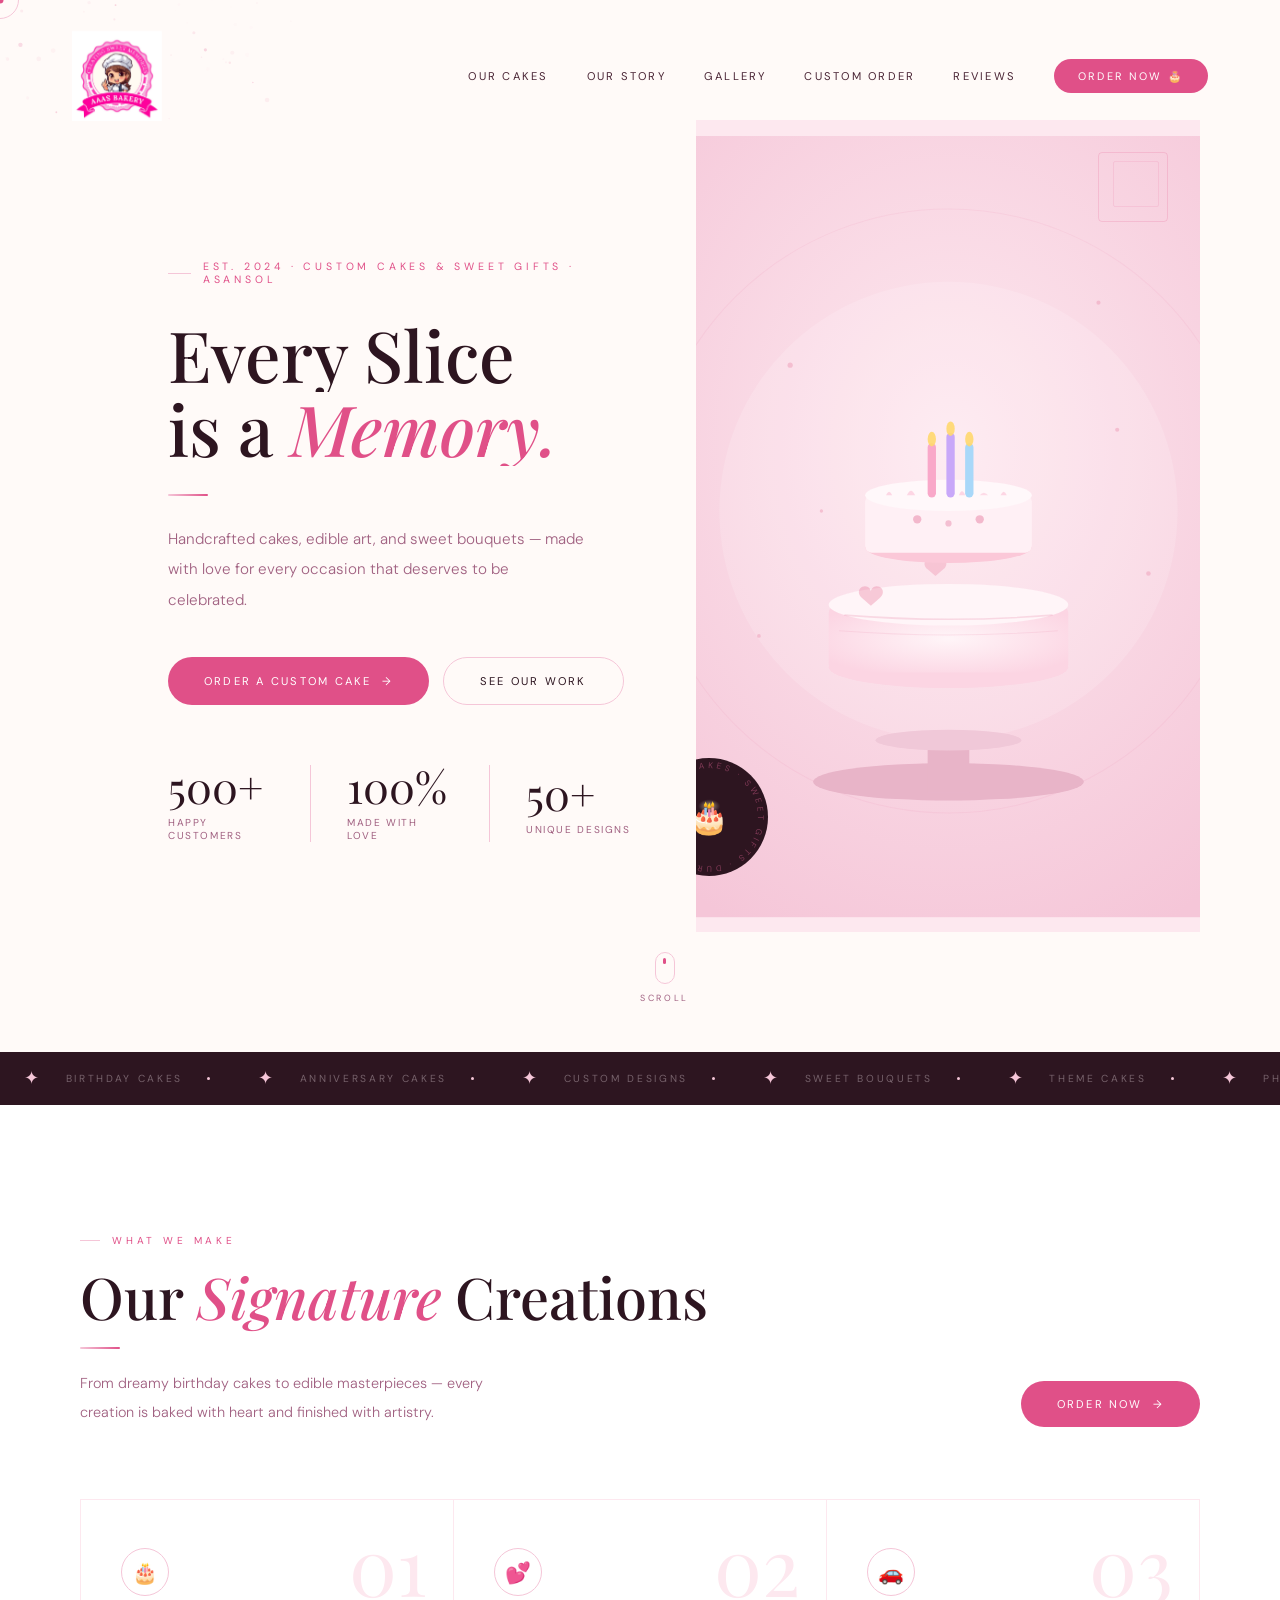
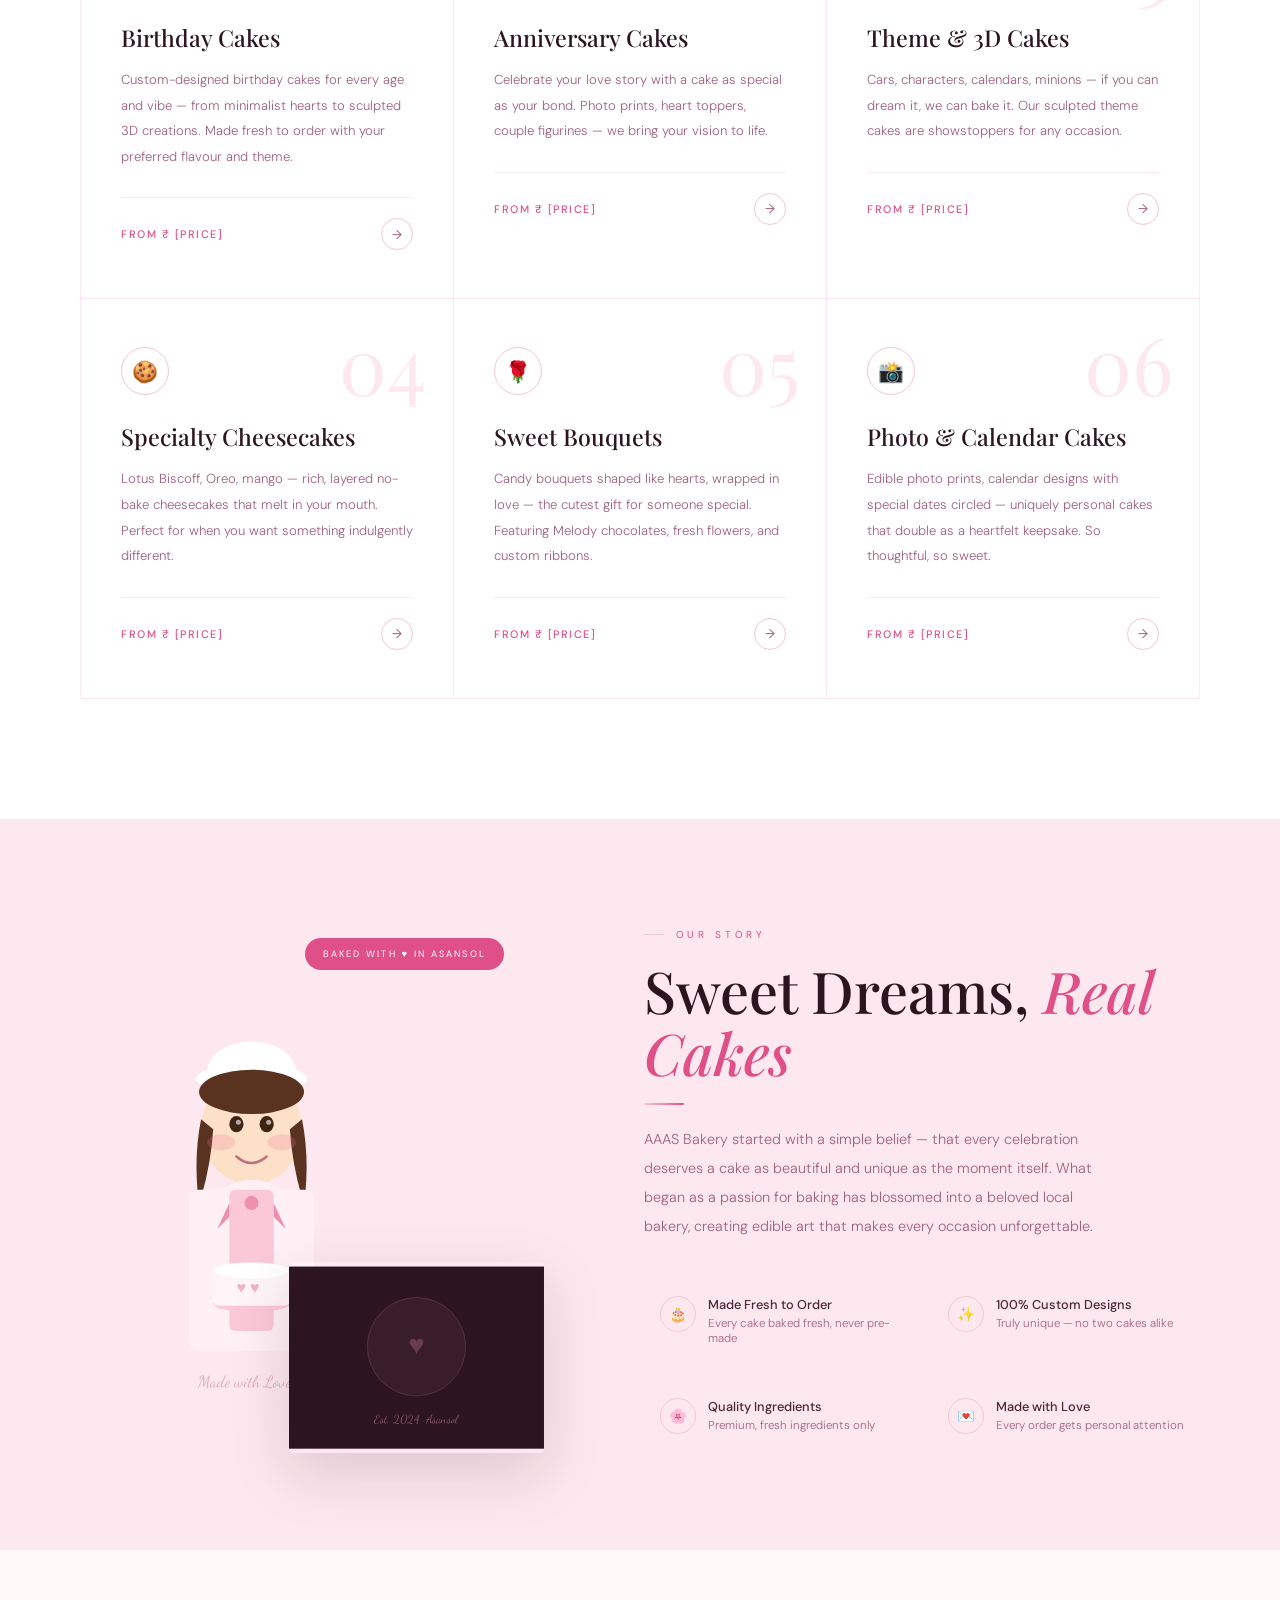
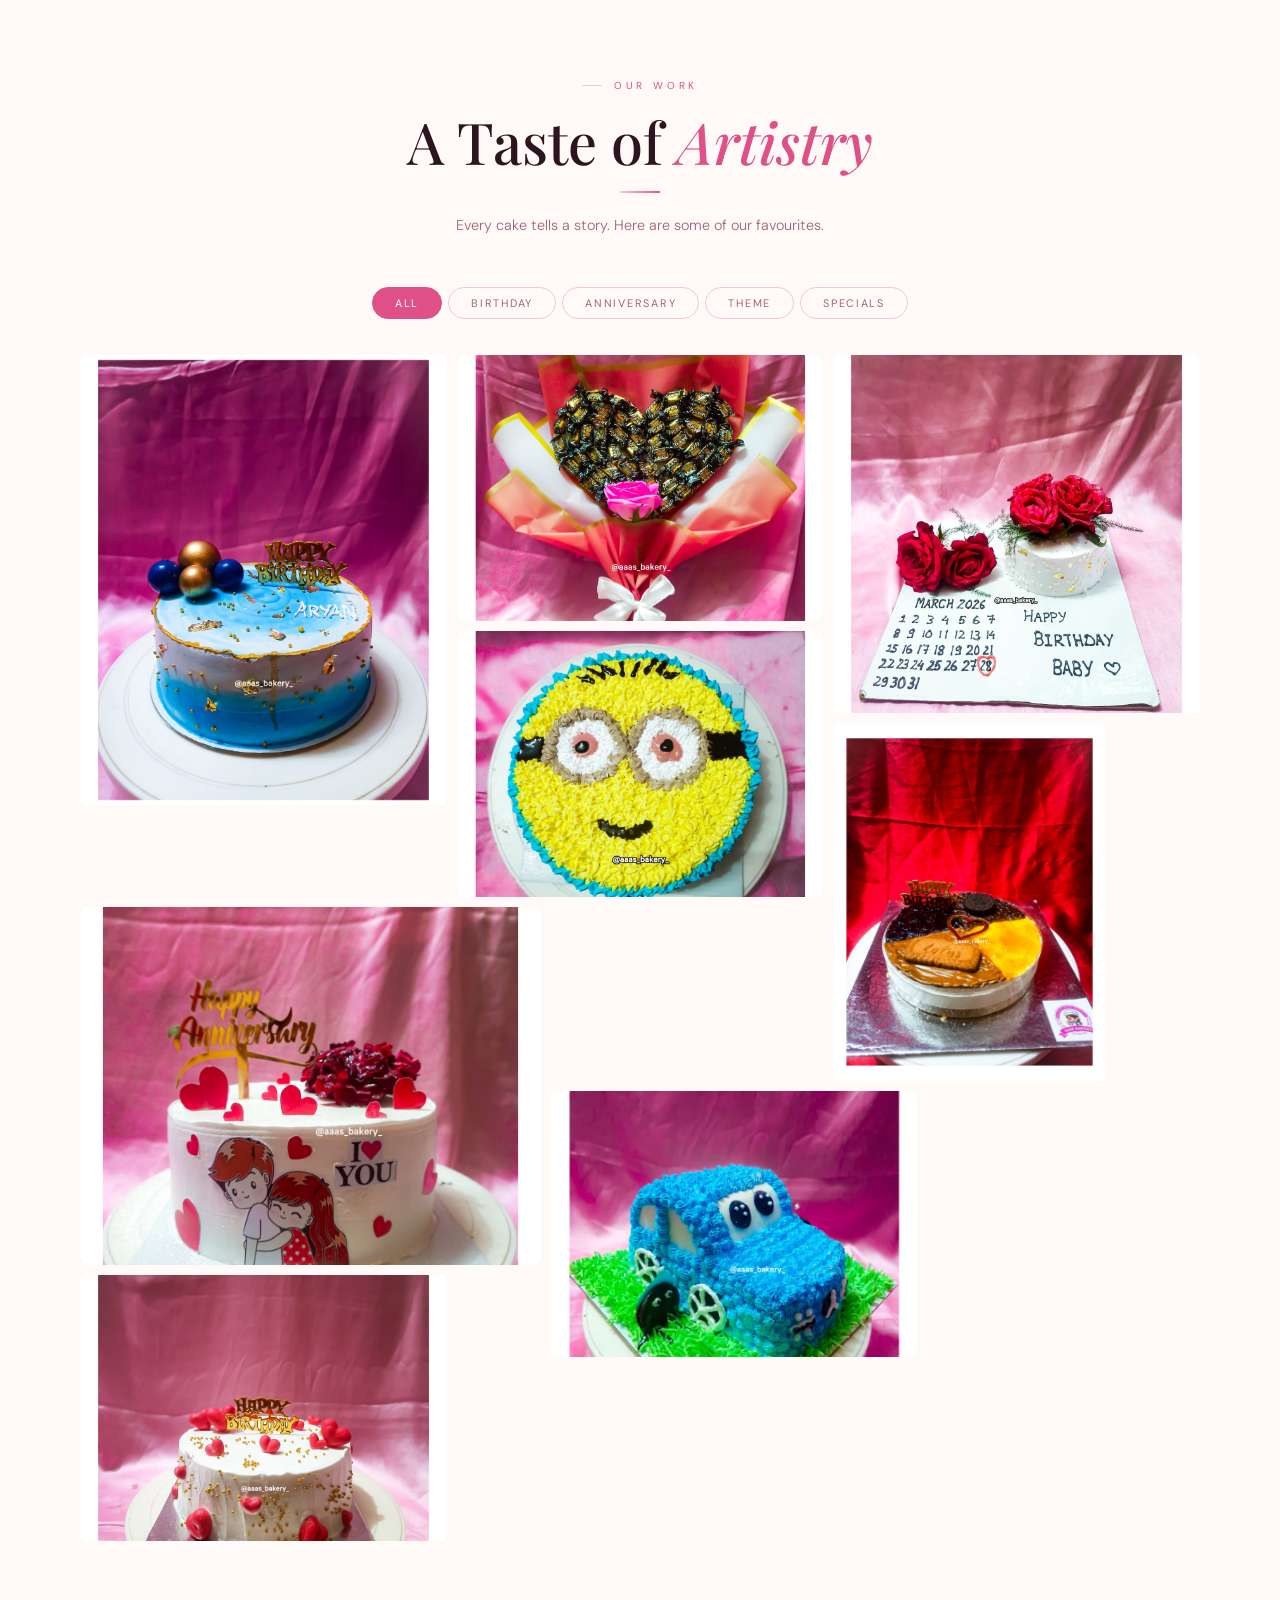
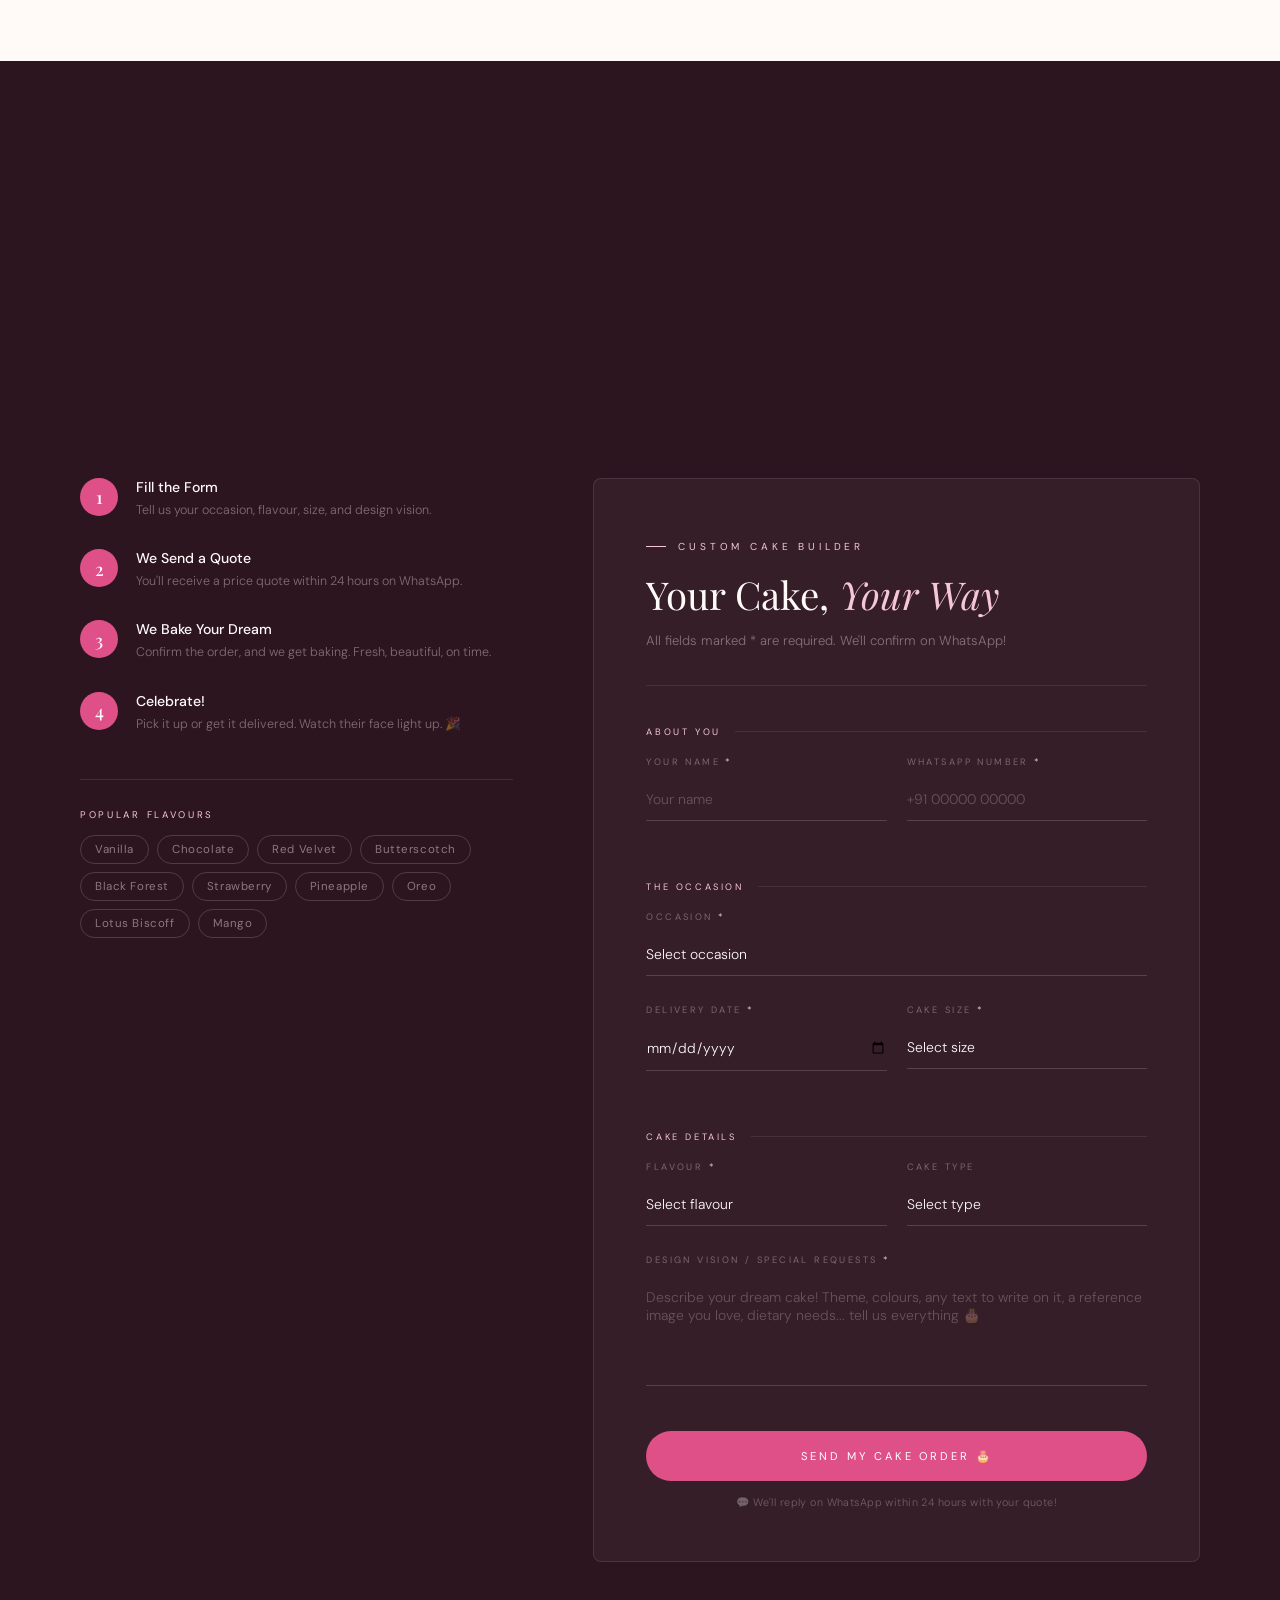
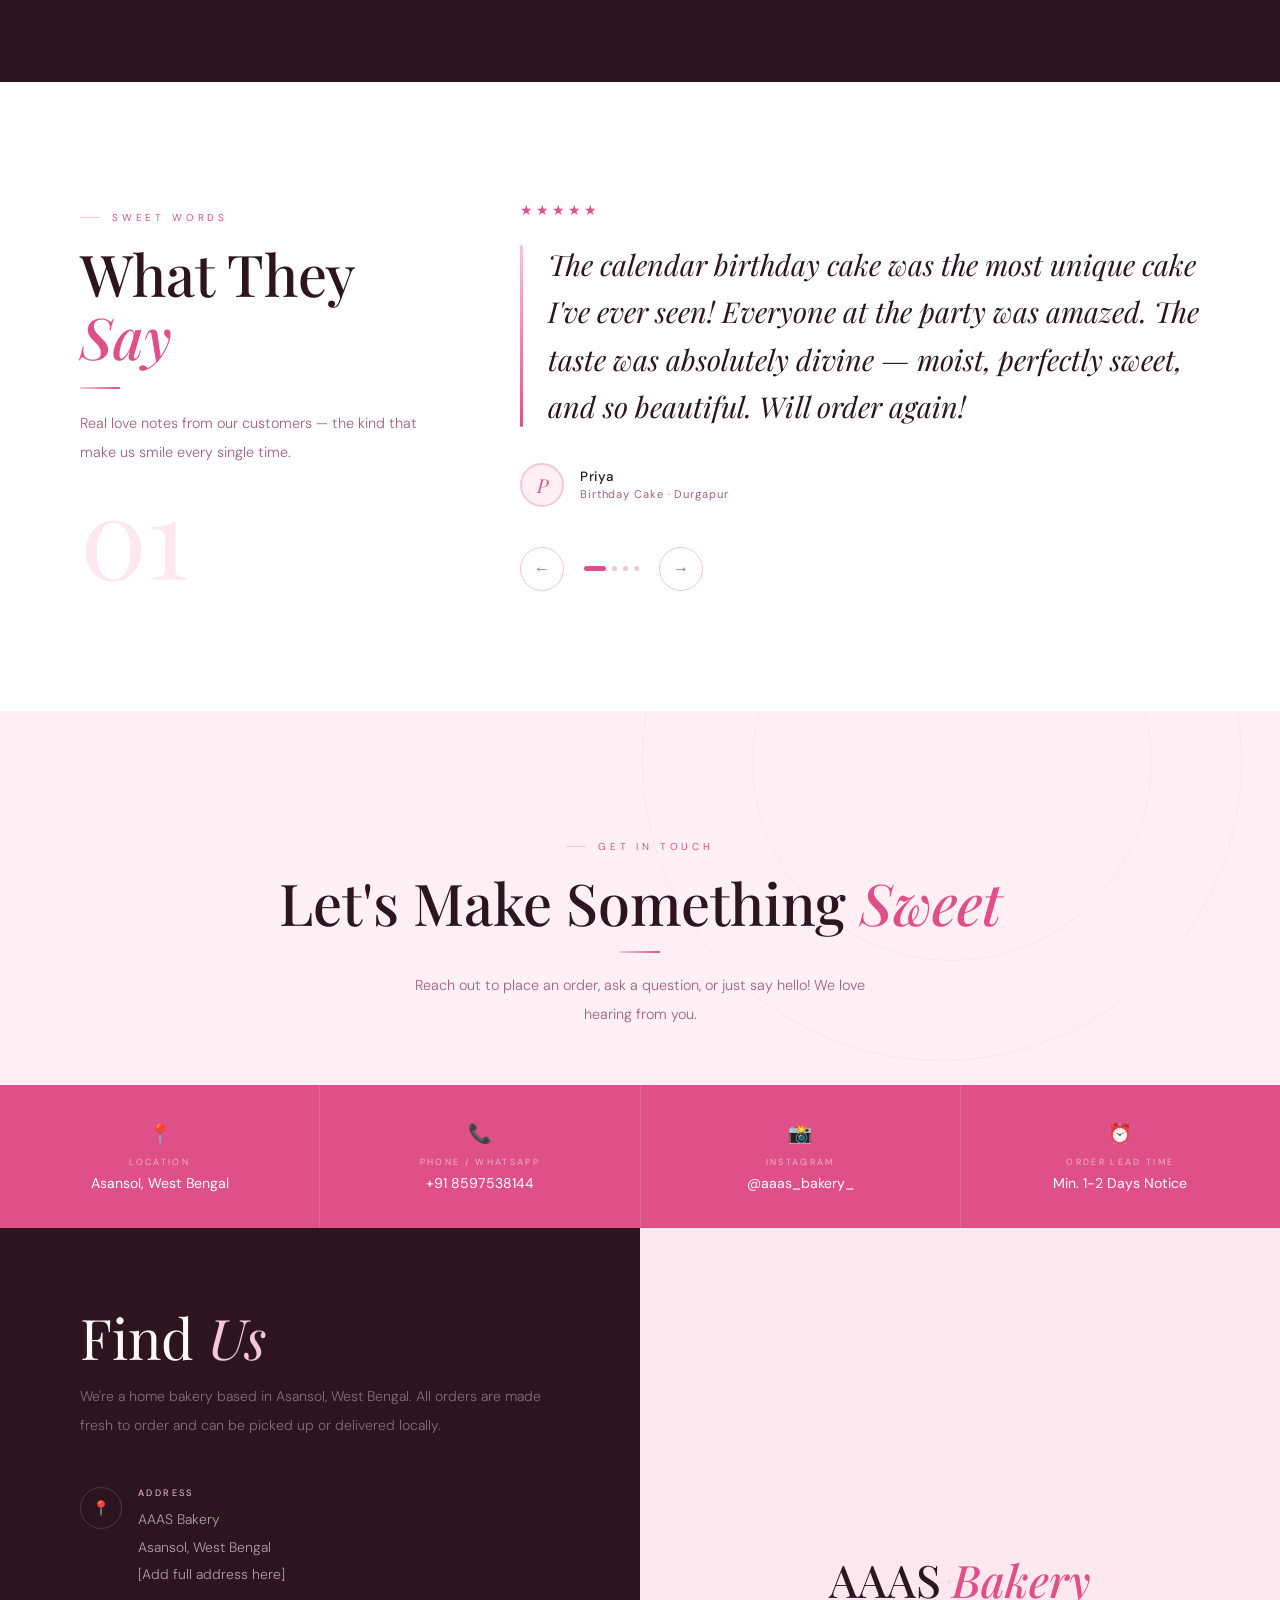
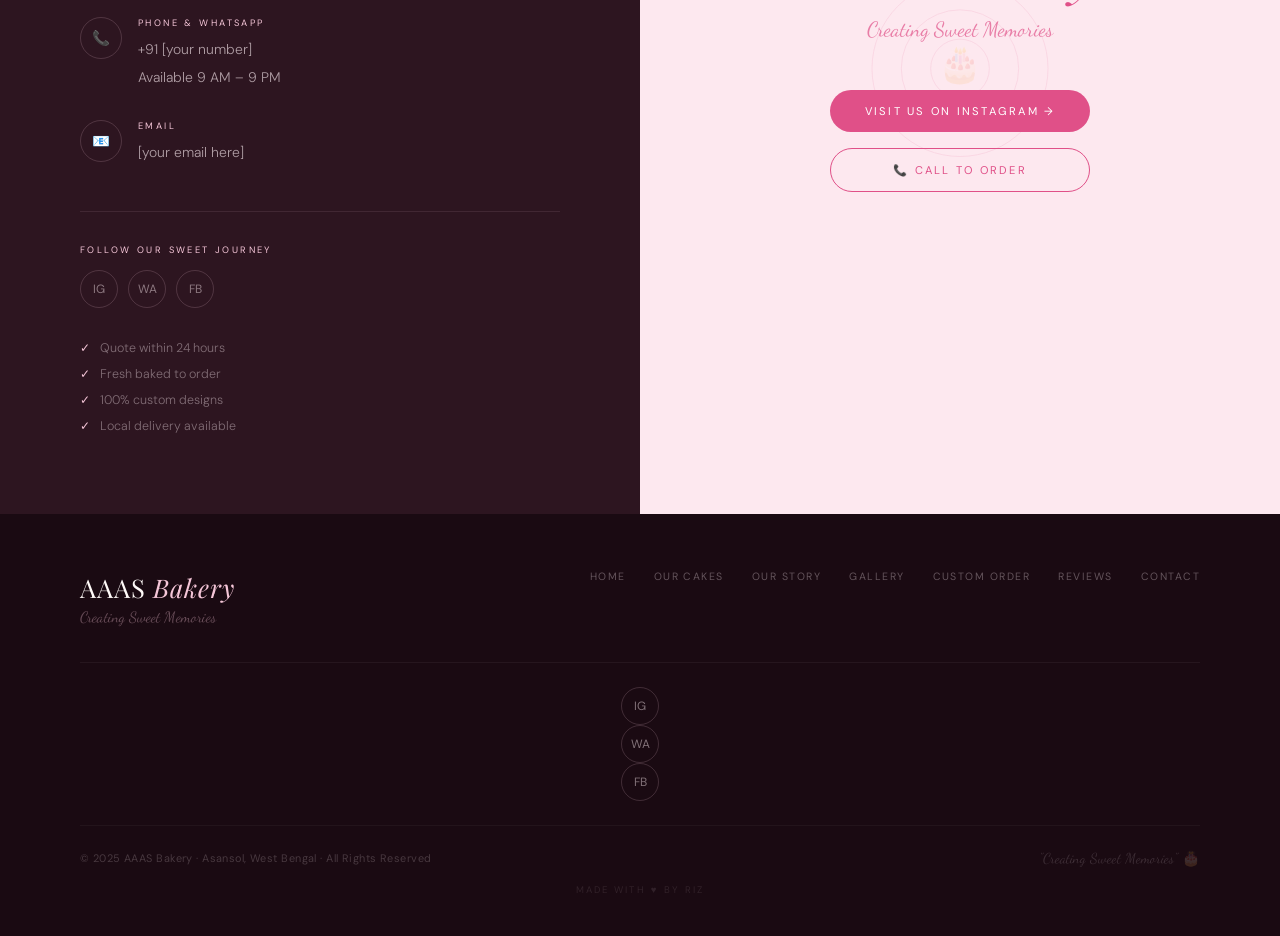
==== commit e03a0605: "Update index.html" ====
--- a/index.html
+++ b/index.html
@@ -11,10 +11,10 @@
 </head>
 <body>
 
-<!-- Scroll progress bar -->
+
 <div id="pb"></div>
 
-<!-- Loader -->
+
 <div id="ldr">
   <div class="l-inner">
     <div class="l-logo">AAAS <span>Bakery</span></div>
@@ -24,15 +24,15 @@
   </div>
 </div>
 
-<!-- Custom cursor -->
+
 <div id="cdot"></div>
 <div id="crng"></div>
 <div id="clbl"></div>
 
-<!-- Back to top -->
+
 <button id="btt">↑</button>
 
-<!-- Mobile menu -->
+
 <div id="mob">
   <a href="#home"         class="ml" onclick="closeMobileMenu()">Home</a>
   <a href="#specialties"  class="ml" onclick="closeMobileMenu()">Our Cakes</a>
@@ -44,7 +44,7 @@
   <div class="mob-ft">© 2025 AAAS Bakery · Asansol</div>
 </div>
 
-<!-- Nav -->
+
 <nav id="nav">
   <a href="#home" class="n-logo n-logo-img">
     <img src="aaas_logo.jpg" alt="AAAS Bakery" class="nav-logo-img"/>
@@ -63,7 +63,7 @@
 </nav>
 
 
-<!-- ══════════════════ HERO ══════════════════ -->
+
 <section id="home">
   <canvas id="pc"></canvas>
 
@@ -188,7 +188,7 @@
 </section>
 
 
-<!-- ══════════════ MARQUEE STRIP ══════════════ -->
+
 <div class="mqstrip"><div class="mqtrack" id="mqt">
   <span class="mqi"><em>✦</em>Birthday Cakes<span class="mdot"></span></span>
   <span class="mqi"><em>✦</em>Anniversary Cakes<span class="mdot"></span></span>
@@ -209,7 +209,7 @@
 </div></div>
 
 
-<!-- ══════════════ SPECIALTIES ══════════════ -->
+
 <section id="specialties">
   <div class="sp-hd">
     <div>
@@ -283,50 +283,50 @@
 </section>
 
 
-<!-- ══════════════════ ABOUT ══════════════════ -->
+
 <div class="ab-strip">
   <div class="ab-vis rvl">
     <div class="ab-a">
-      <!-- Logo-inspired illustration: baker girl -->
+     
       <svg viewBox="0 0 340 440" xmlns="http://www.w3.org/2000/svg">
         <rect width="340" height="440" fill="#fde8ef"/>
-        <!-- Chef hat -->
+       
         <ellipse cx="170" cy="115" rx="55" ry="15" fill="white"/>
         <ellipse cx="170" cy="108" rx="44" ry="30" fill="white"/>
         <rect x="126" y="108" width="88" height="18" fill="white"/>
         <path d="M126 120 Q170 128 214 120" fill="#f9d0e0"/>
-        <!-- Face -->
+       
         <ellipse cx="170" cy="165" rx="50" ry="55" fill="#fde0c8"/>
-        <!-- Hair -->
+        
         <ellipse cx="170" cy="128" rx="52" ry="22" fill="#5a3220"/>
         <path d="M120 155 Q112 195 118 240 Q130 200 132 165" fill="#5a3220"/>
         <path d="M220 155 Q228 195 222 240 Q210 200 208 165" fill="#5a3220"/>
-        <!-- Eyes -->
+        
         <ellipse cx="155" cy="160" rx="7" ry="8" fill="#3d2415"/>
         <ellipse cx="185" cy="160" rx="7" ry="8" fill="#3d2415"/>
         <circle cx="157" cy="158" r="2.5" fill="white" opacity="0.6"/>
         <circle cx="187" cy="158" r="2.5" fill="white" opacity="0.6"/>
-        <!-- Blush -->
+       
         <ellipse cx="140" cy="178" rx="14" ry="8" fill="rgba(230,110,140,0.22)"/>
         <ellipse cx="200" cy="178" rx="14" ry="8" fill="rgba(230,110,140,0.22)"/>
-        <!-- Smile -->
+        
         <path d="M155 192 Q170 205 185 192" stroke="#c07080" stroke-width="2.5" fill="none" stroke-linecap="round"/>
-        <!-- Body / apron -->
+       
         <ellipse cx="170" cy="295" rx="62" ry="80" fill="#fff0f5"/>
         <rect x="108" y="225" width="124" height="160" rx="10" fill="#fff0f5"/>
-        <!-- Apron detail -->
+        
         <rect x="148" y="225" width="44" height="140" rx="6" fill="#fbc8d8"/>
-        <!-- Bow on apron -->
+     
         <path d="M148 238 L136 226 L148 238 L148 252 L136 264 Z" fill="#f090b0"/>
         <path d="M192 238 L204 226 L192 238 L192 252 L204 264 Z" fill="#f090b0"/>
         <circle cx="170" cy="238" r="7" fill="#f090b0"/>
-        <!-- Cake in hands -->
+        
         <ellipse cx="170" cy="338" rx="38" ry="8" fill="#fbc8d8"/>
         <rect x="132" y="305" width="76" height="35" rx="5" fill="#fff5f8"/>
         <ellipse cx="170" cy="305" rx="38" ry="8" fill="white"/>
-        <!-- Cake hearts -->
+       
         <text x="155" y="327" font-size="16" fill="rgba(220,80,130,0.4)">♥ ♥</text>
-        <!-- Caption -->
+       
         <text x="170" y="420" text-anchor="middle" font-family="Dancing Script,cursive" font-size="16" fill="rgba(180,80,120,0.4)">Made with Love ♥</text>
       </svg>
     </div>
@@ -380,7 +380,7 @@
 </div>
 
 
-<!-- ══════════════════ GALLERY ══════════════════ -->
+
 <section id="gallery">
   <div class="g-hd">
     <p class="ey rv" style="justify-content:center">Our Work</p>
@@ -442,7 +442,7 @@
   </div>
 </section>
 
-<!-- Lightbox -->
+
 <div id="lightbox">
   <button id="lb-close">✕</button>
   <div id="lb-img"></div>
@@ -450,7 +450,7 @@
 </div>
 
 
-<!-- ══════════════ CUSTOM ORDER ══════════════ -->
+
 <section id="custom">
   <div class="cu-hd rv">
     <p class="ey">Design Your Cake</p>
@@ -461,7 +461,7 @@
 
   <div class="cu-body">
 
-    <!-- Left: why custom -->
+    
     <div class="cu-info rvl">
       <div class="cu-steps">
         <div class="cu-step">
@@ -511,7 +511,7 @@
       </div>
     </div>
 
-    <!-- Right: form -->
+    
     <div class="cu-form rvr">
       <div class="cu-form-inner">
         <div class="cf-header">
@@ -616,7 +616,7 @@
 </section>
 
 
-<!-- ══════════════ TESTIMONIALS ══════════════ -->
+
 <section id="testimonials">
   <div class="t-wrap">
     <div class="rvl">
@@ -809,7 +809,7 @@
 </section>
 
 
-<!-- ══════════════════ FOOTER ══════════════════ -->
+
 <footer>
   <div class="ft-top">
     <div class="ft-brand">
@@ -842,4 +842,4 @@
 
 <script src="main.js"></script>
 </body>
-</html>+</html>
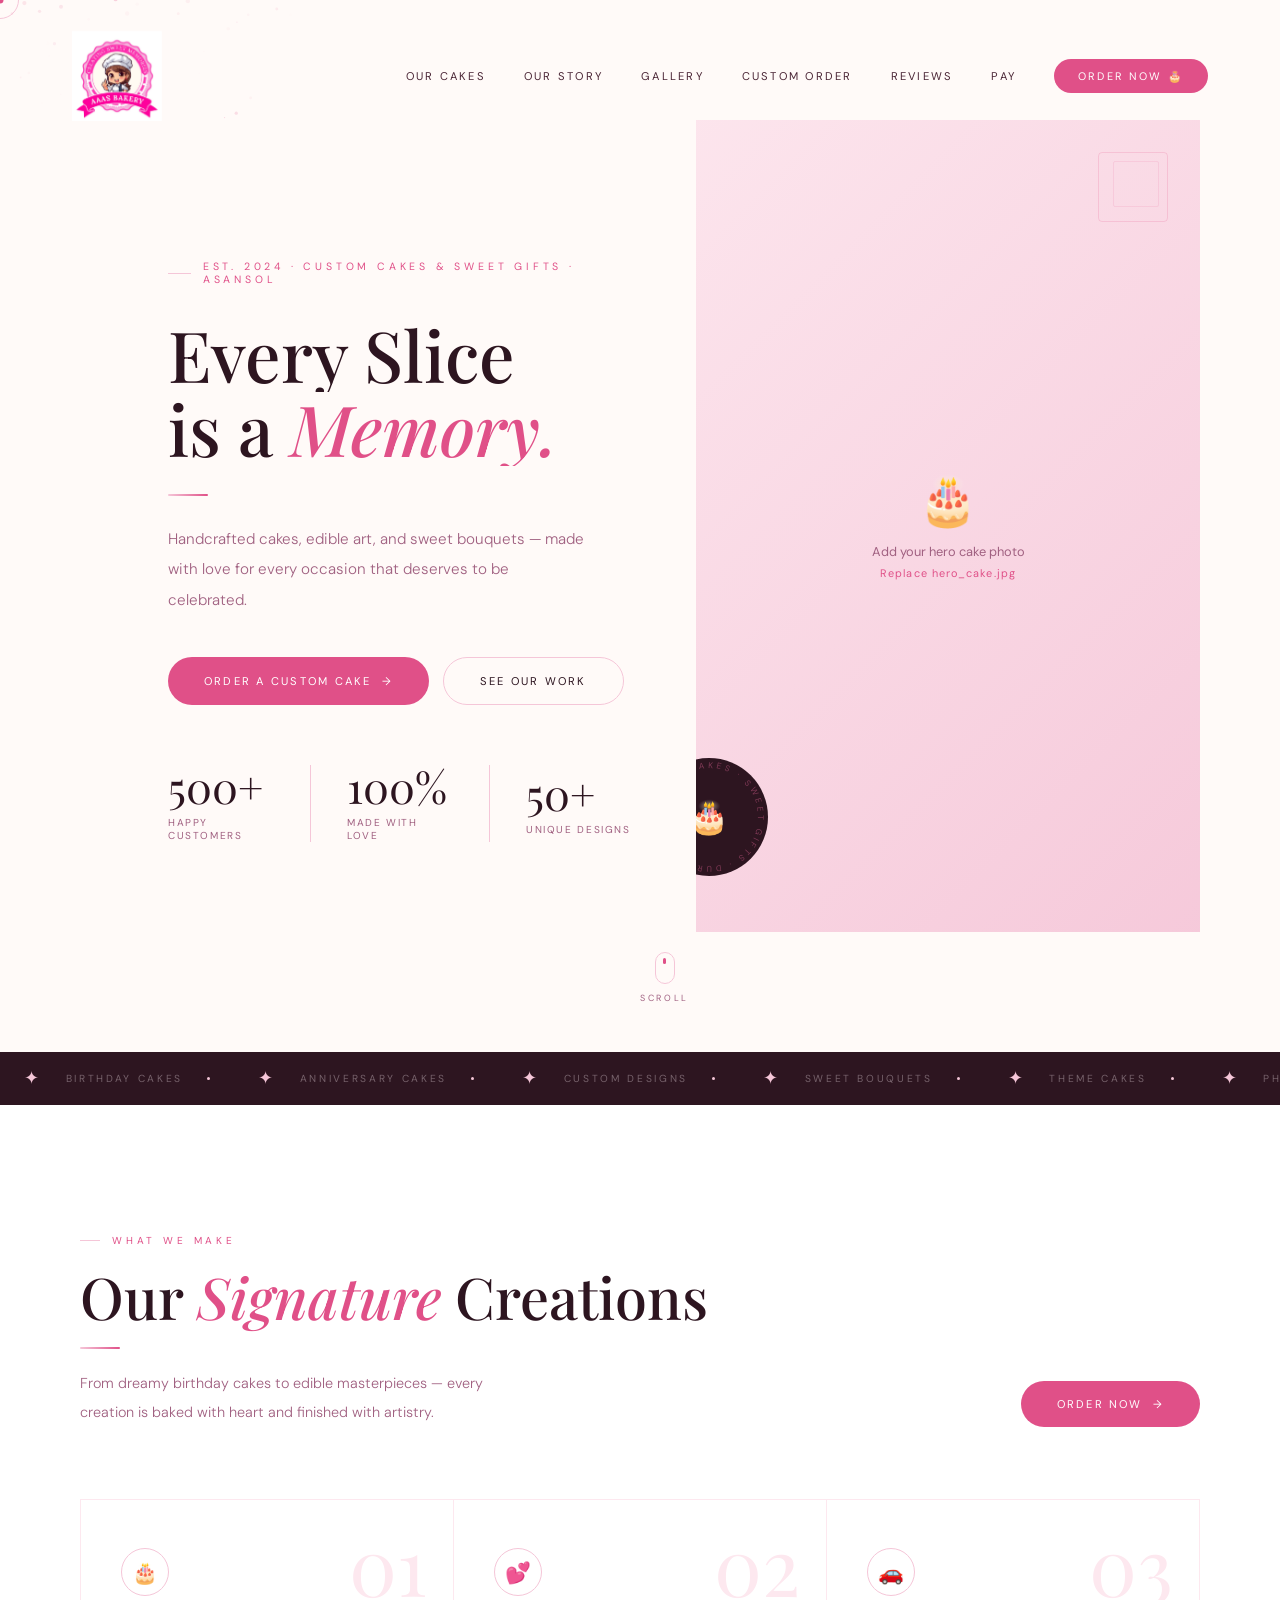
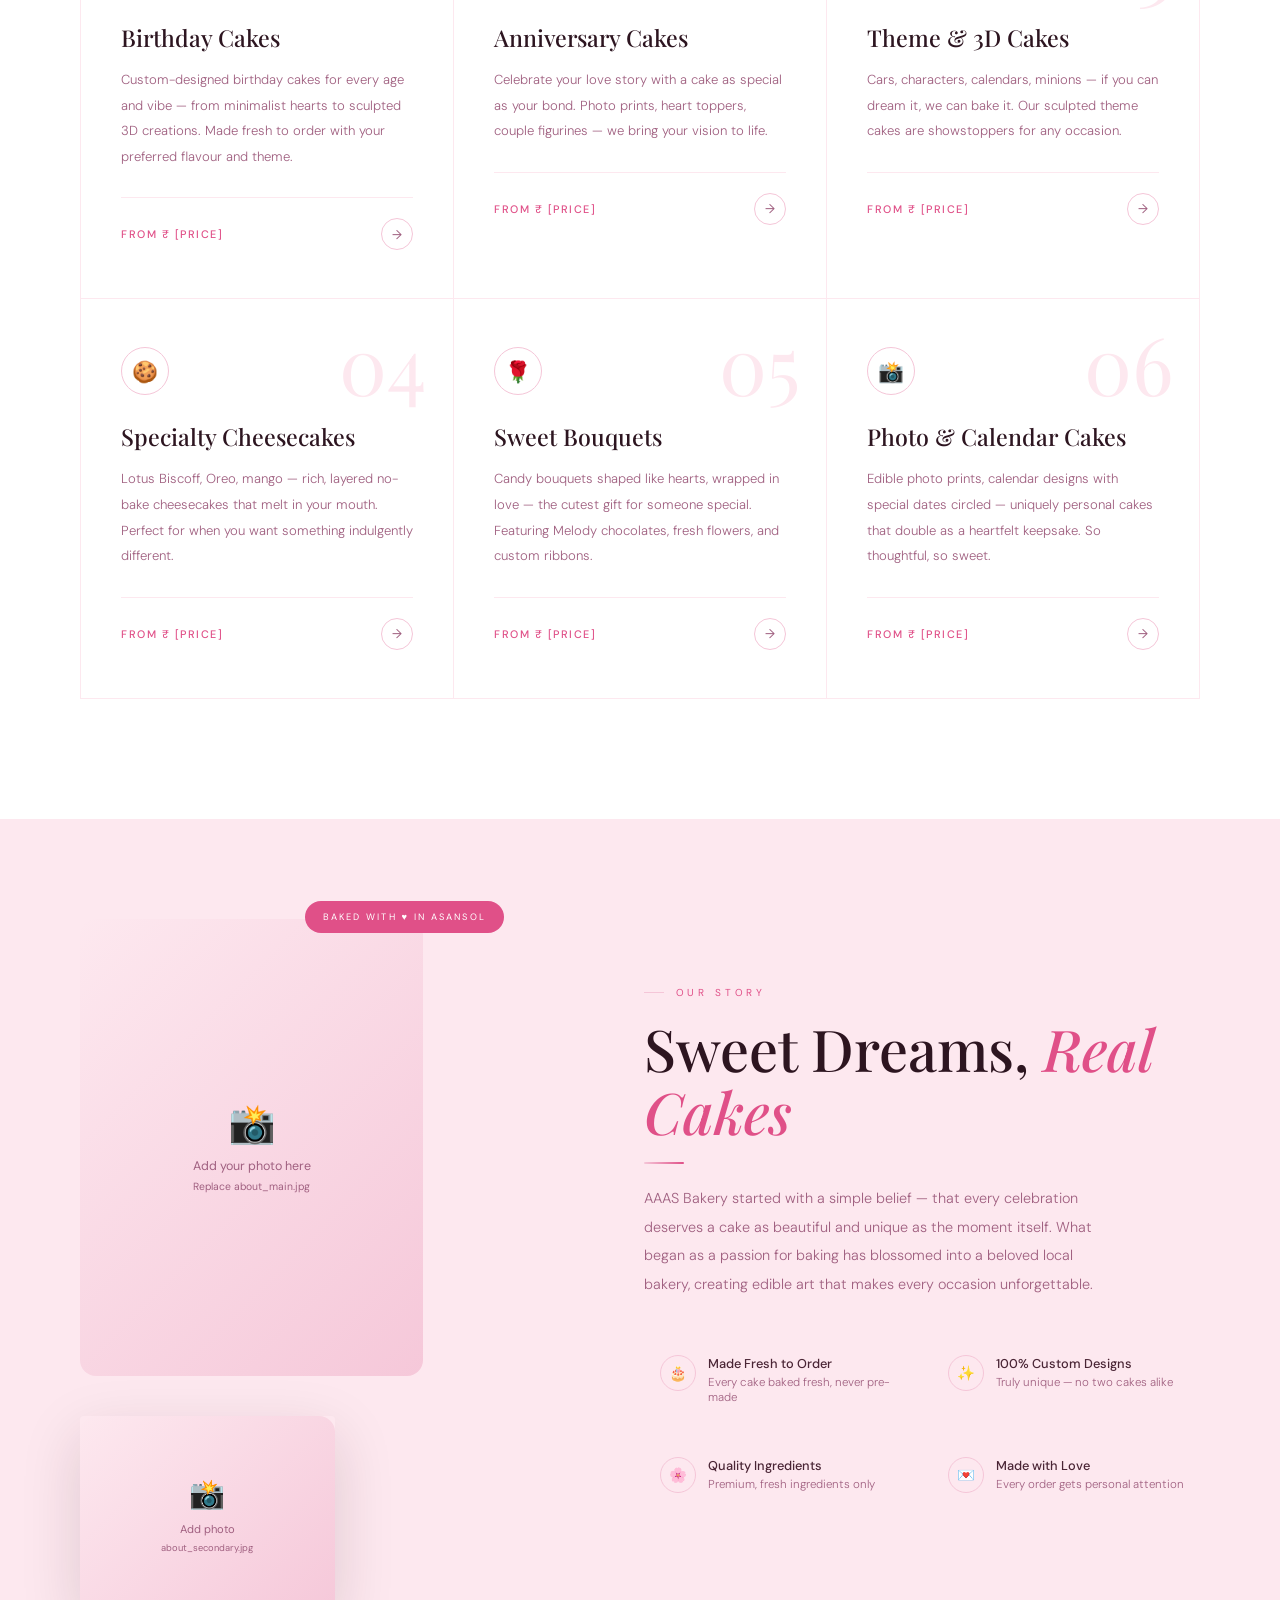
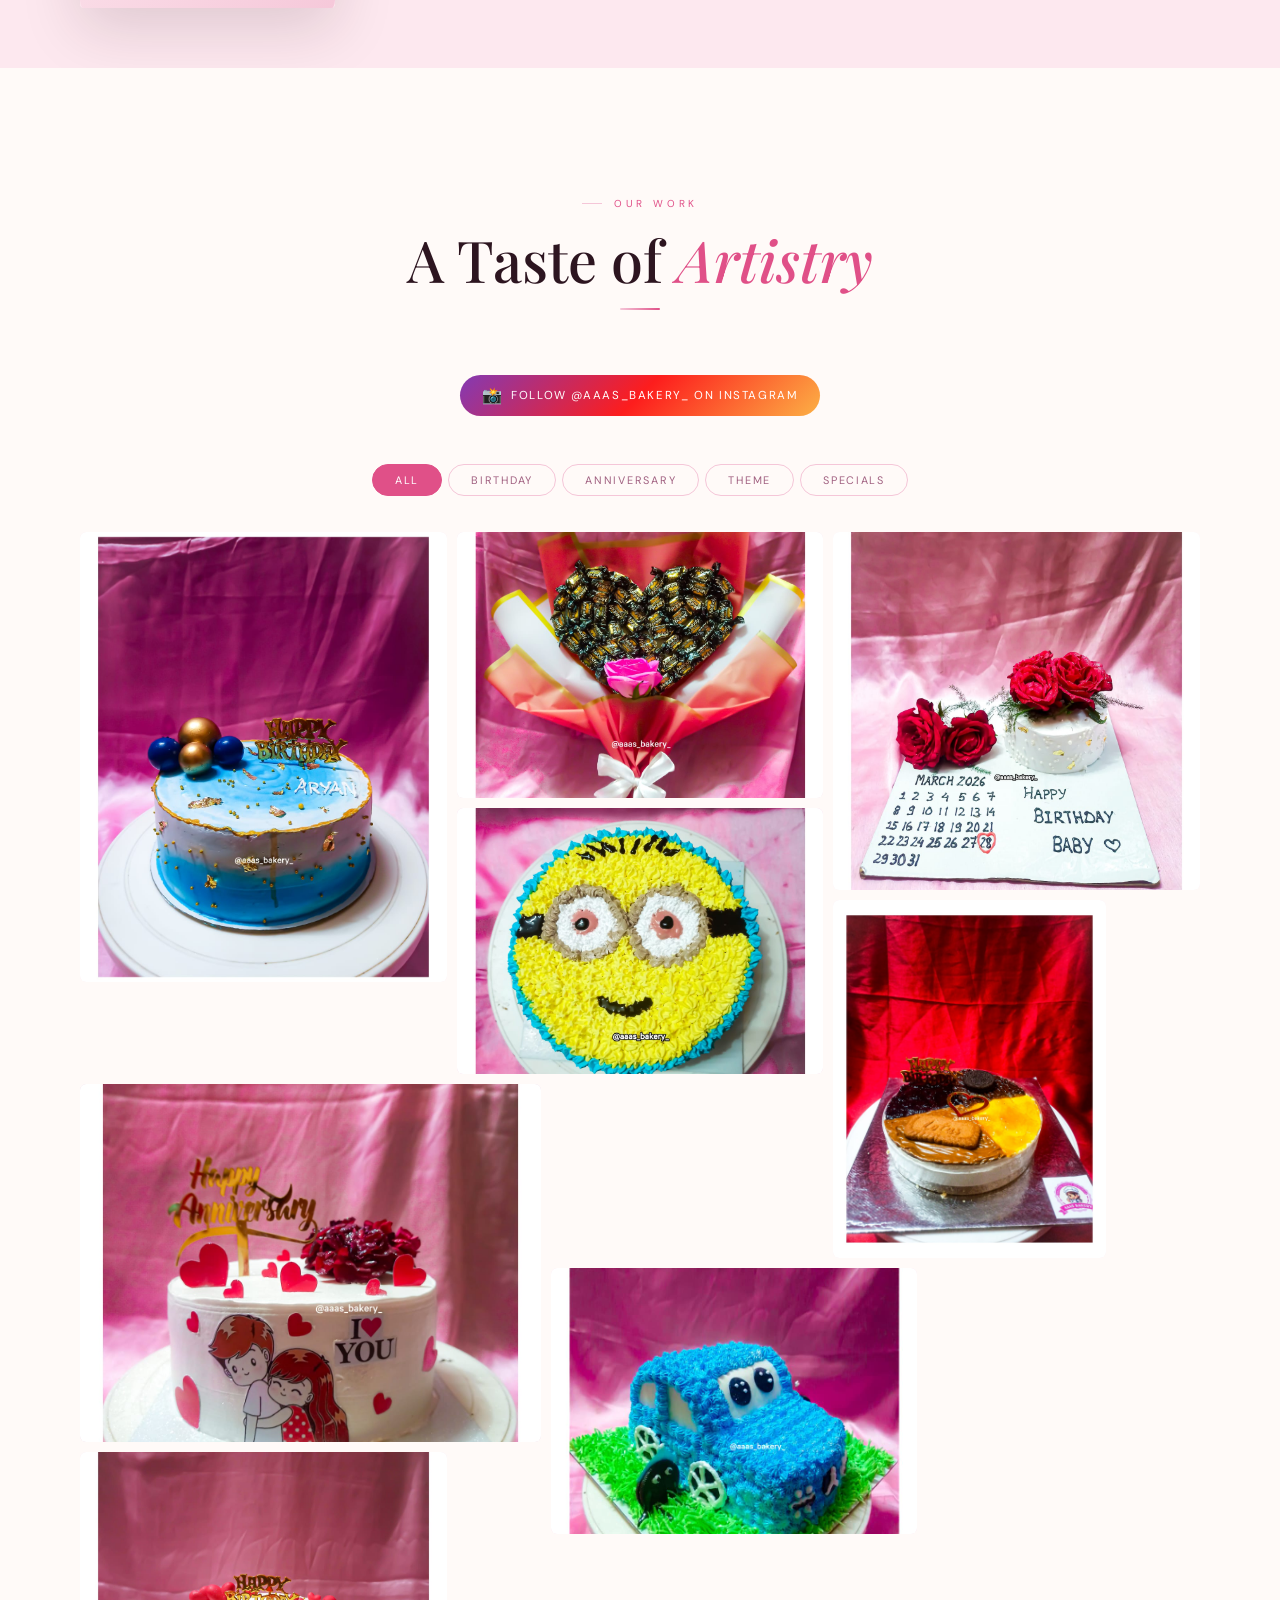
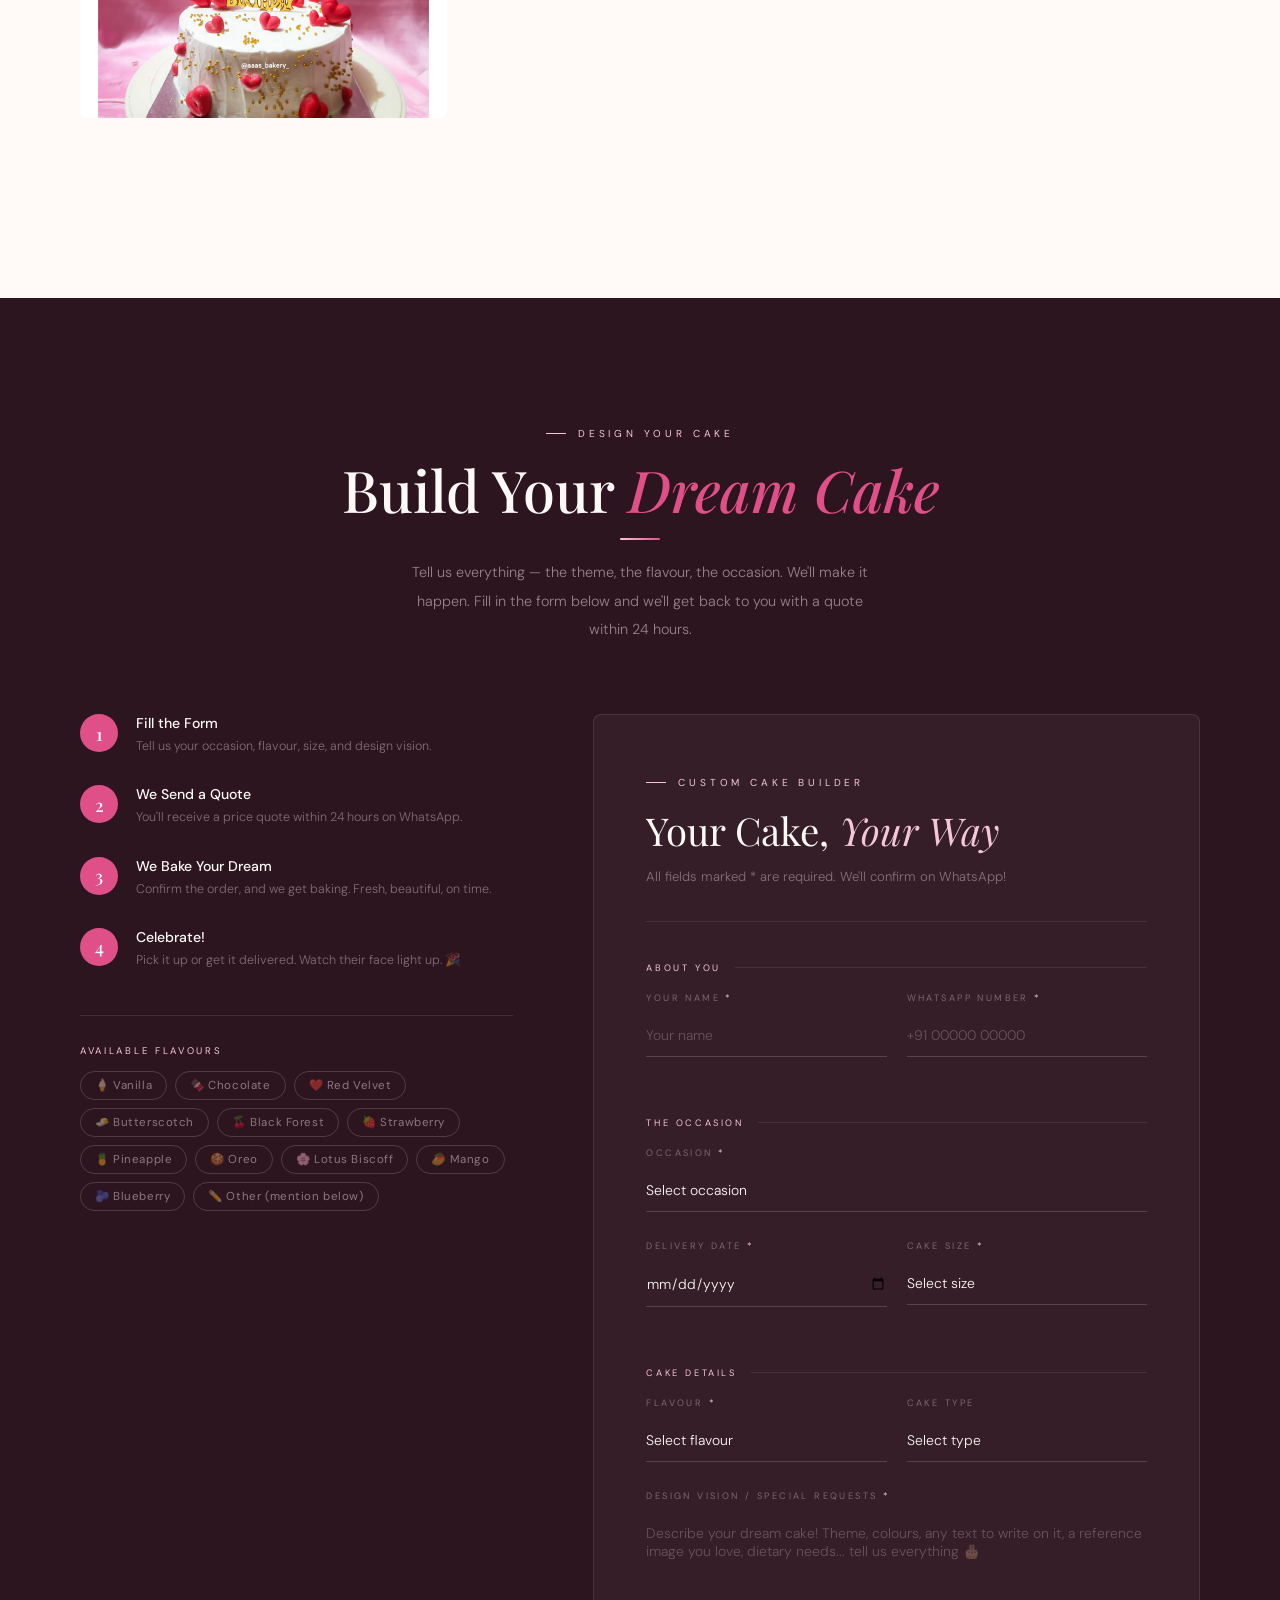
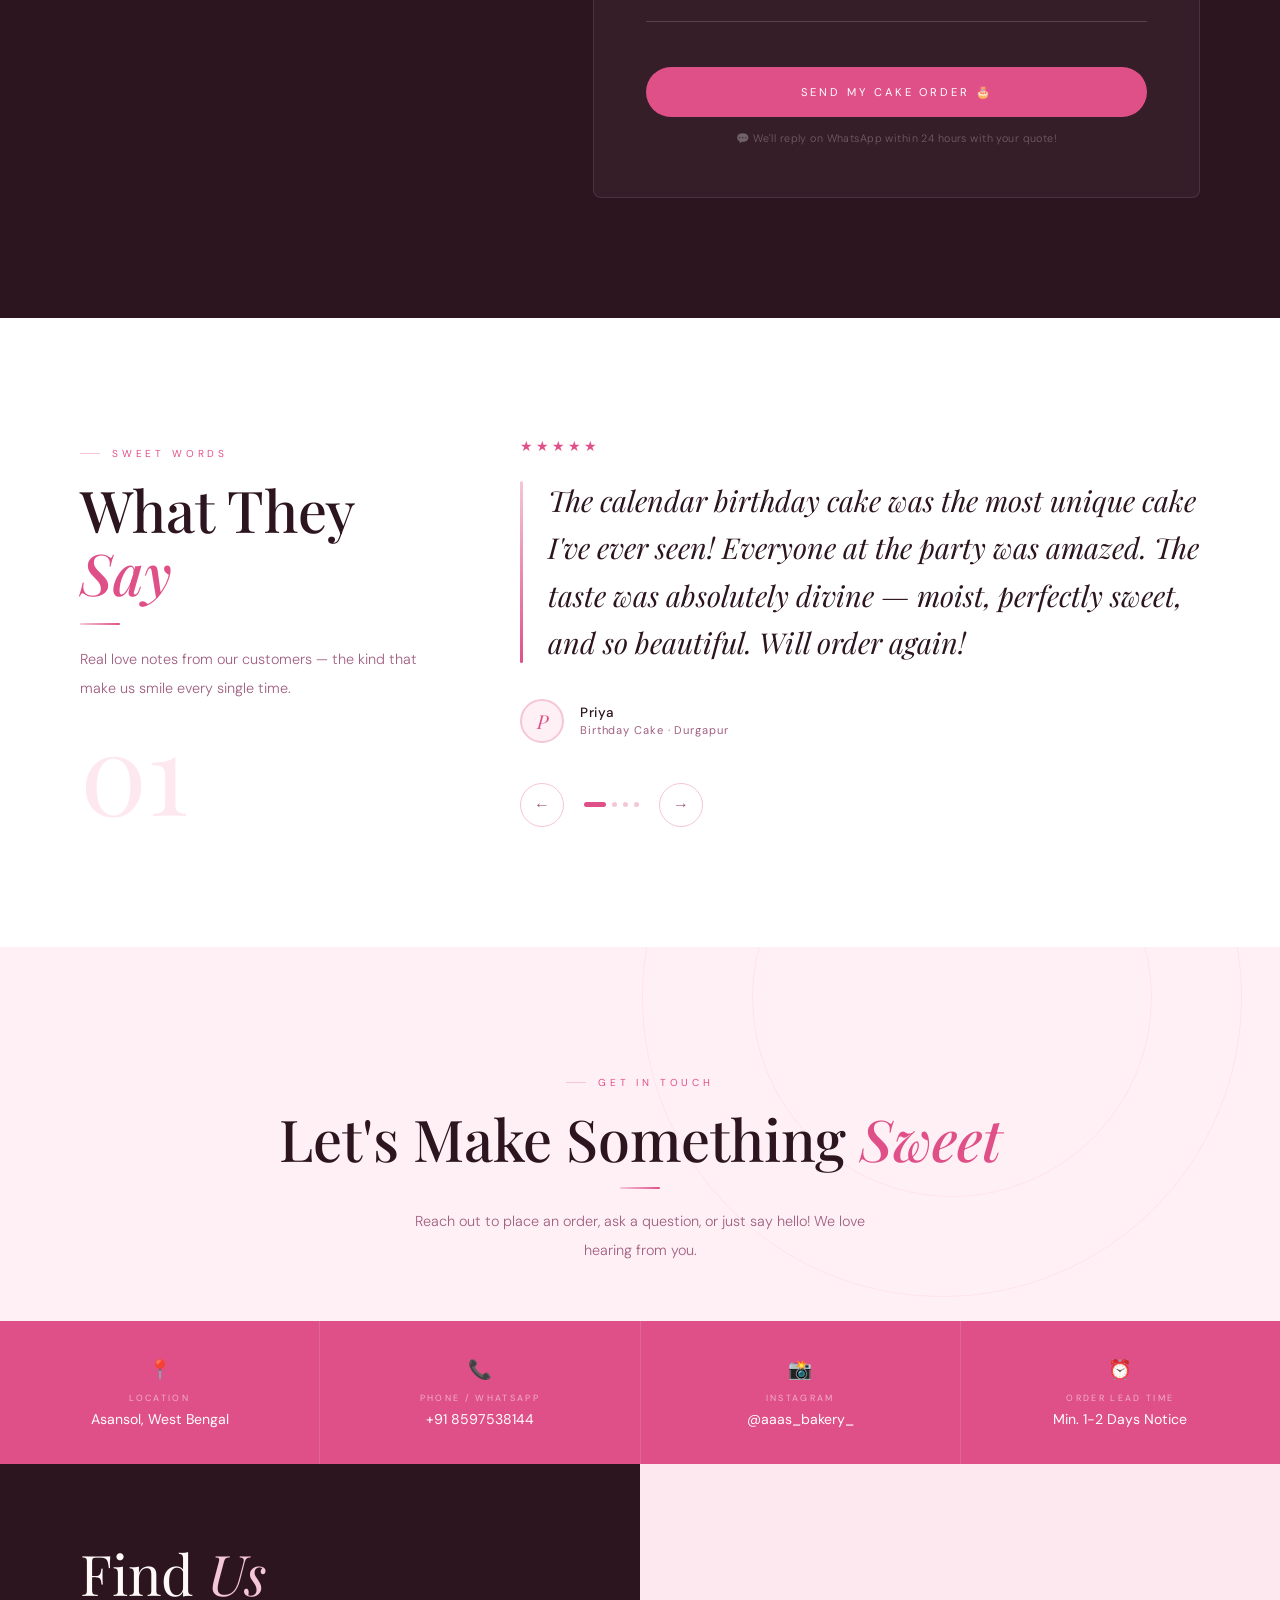
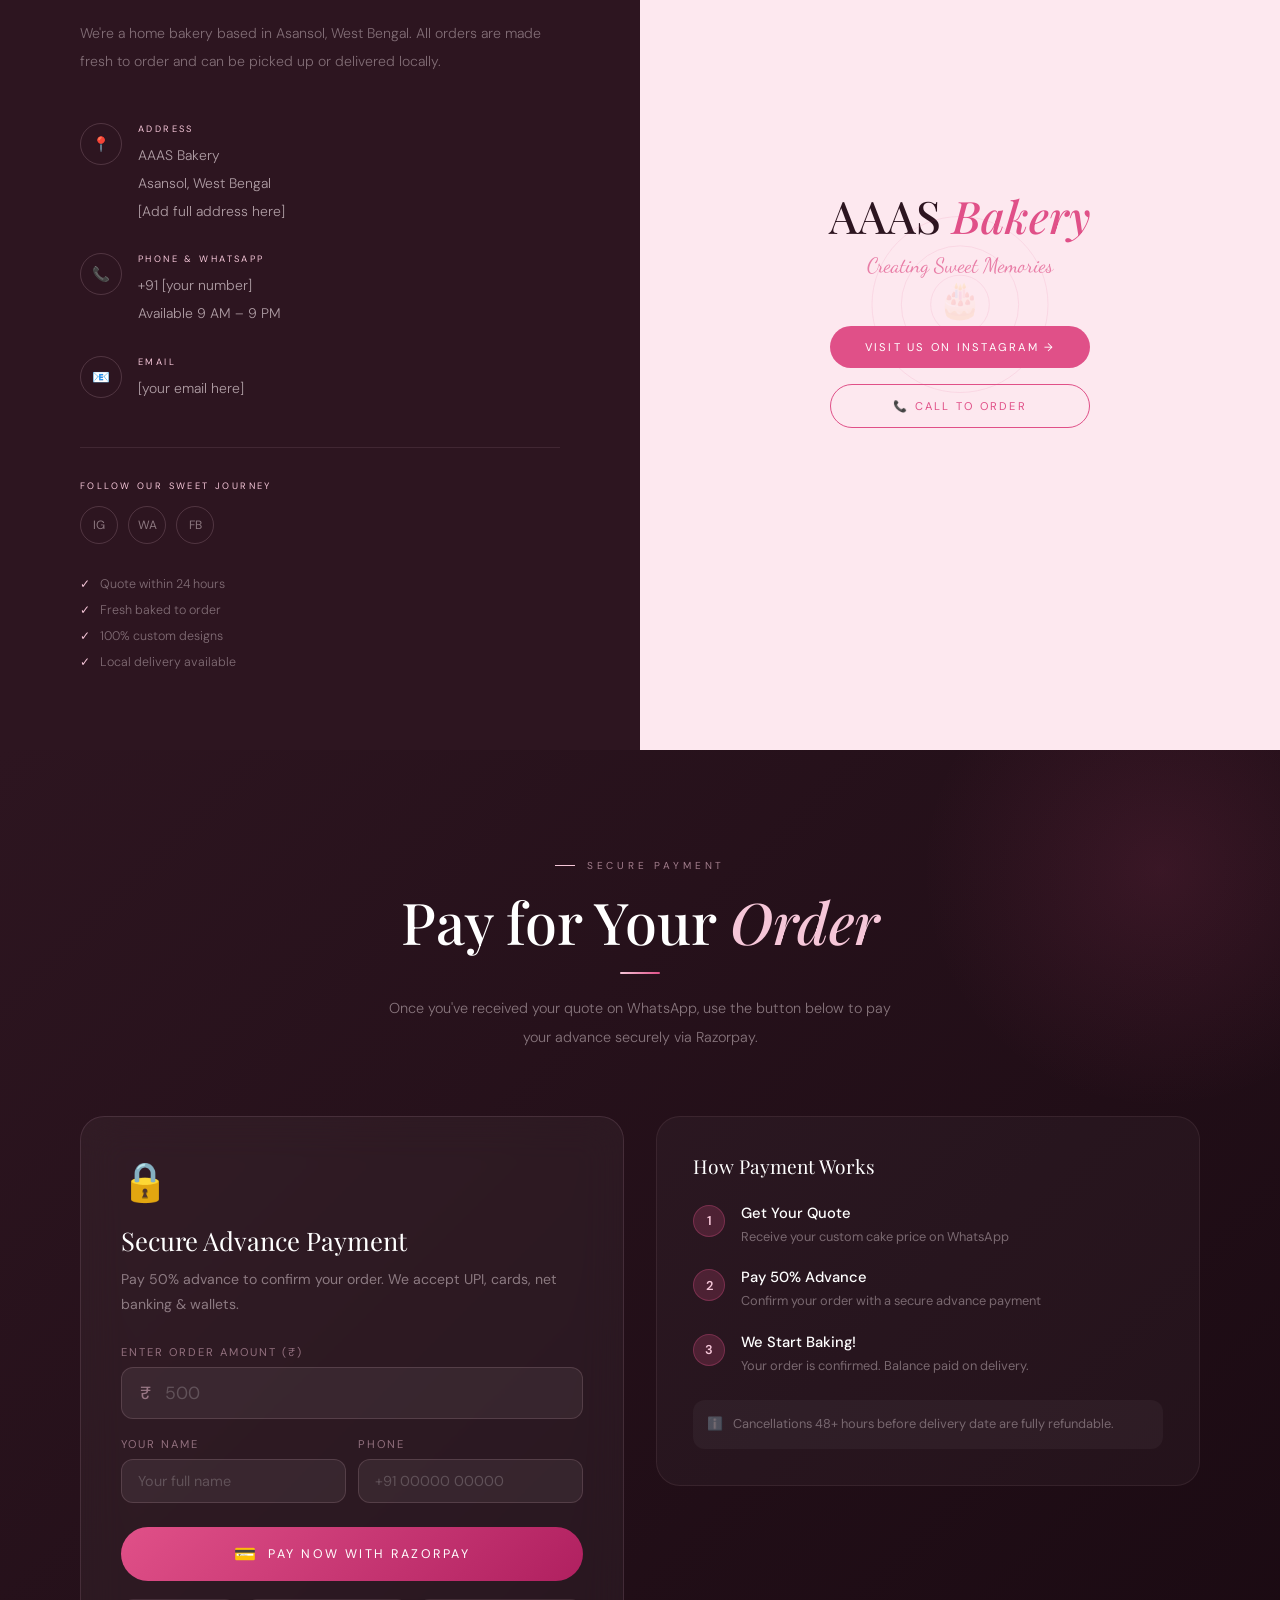
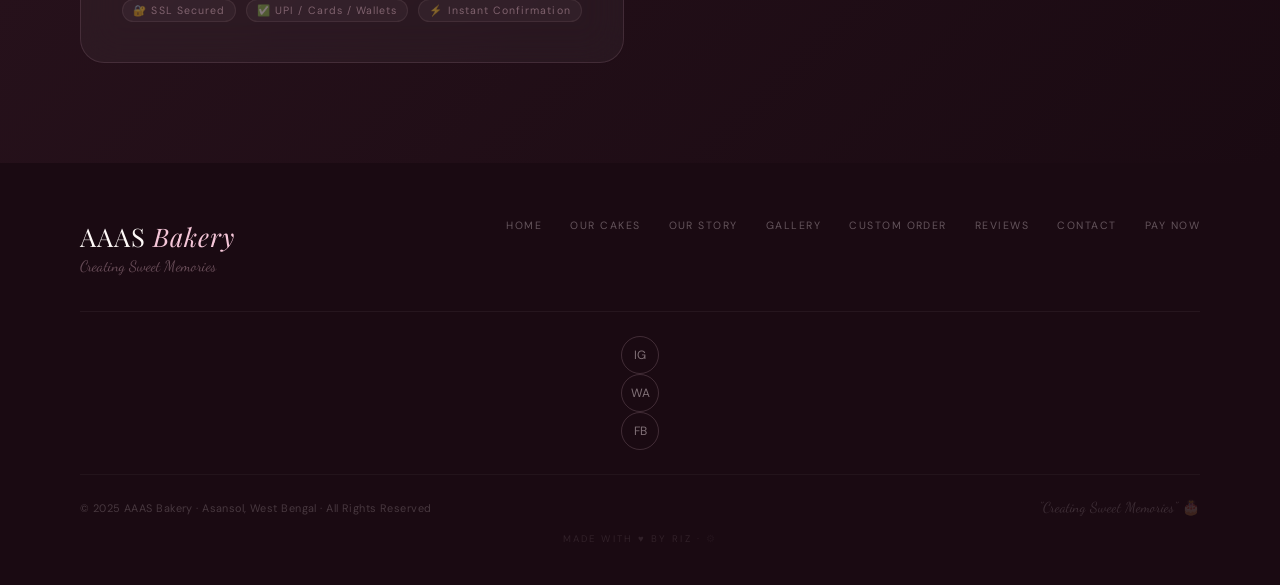
==== commit 45f1e47d: "Add files via upload" ====
--- a/index.html
+++ b/index.html
@@ -40,6 +40,7 @@
   <a href="#gallery"      class="ml" onclick="closeMobileMenu()">Gallery</a>
   <a href="#custom"       class="ml" onclick="closeMobileMenu()">Custom Order</a>
   <a href="#testimonials" class="ml" onclick="closeMobileMenu()">Reviews</a>
+  <a href="#payment"      class="ml" onclick="closeMobileMenu()">Pay Now</a>
   <a href="#contact"      class="ml" onclick="closeMobileMenu()">Order Now</a>
   <div class="mob-ft">© 2025 AAAS Bakery · Asansol</div>
 </div>
@@ -55,6 +56,7 @@
     <li><a href="#gallery"><span class="lt">Gallery</span><span class="lh">Gallery</span></a></li>
     <li><a href="#custom"><span class="lt">Custom Order</span><span class="lh">Custom Order</span></a></li>
     <li><a href="#testimonials"><span class="lt">Reviews</span><span class="lh">Reviews</span></a></li>
+    <li><a href="#payment"><span class="lt">Pay</span><span class="lh">Pay</span></a></li>
     <li><a href="#contact" class="n-cta">Order Now 🎂</a></li>
   </ul>
   <button class="ham" id="ham" onclick="toggleMobileMenu()">
@@ -106,69 +108,12 @@
 
   <div class="h-r">
     <div class="h-par" id="hpar">
-      <!-- Hero visual: stacked cake SVG illustration -->
-      <svg class="h-illus" viewBox="0 0 600 750" xmlns="http://www.w3.org/2000/svg">
-        <defs>
-          <radialGradient id="hbg" cx="50%" cy="40%" r="70%">
-            <stop offset="0%" stop-color="#fde8ef"/>
-            <stop offset="100%" stop-color="#f5c6d8"/>
-          </radialGradient>
-          <radialGradient id="cake1" cx="50%" cy="50%" r="60%">
-            <stop offset="0%" stop-color="#fff5f8"/>
-            <stop offset="100%" stop-color="#fcd5e3"/>
-          </radialGradient>
-        </defs>
-        <rect width="600" height="750" fill="url(#hbg)"/>
-        <!-- Decorative circles -->
-        <circle cx="300" cy="360" r="220" fill="rgba(255,255,255,0.15)"/>
-        <circle cx="300" cy="360" r="290" fill="none" stroke="rgba(235,150,180,0.15)" stroke-width="1"/>
-        <!-- Cake stand -->
-        <ellipse cx="300" cy="620" rx="130" ry="18" fill="#e8b4c8"/>
-        <rect x="280" y="580" width="40" height="50" fill="#e8b4c8"/>
-        <ellipse cx="300" cy="580" rx="70" ry="10" fill="#f0c8d8"/>
-        <!-- Cake bottom tier -->
-        <ellipse cx="300" cy="510" rx="115" ry="20" fill="#fcd5e3"/>
-        <rect x="185" y="450" width="230" height="65" rx="8" fill="url(#cake1)"/>
-        <ellipse cx="300" cy="450" rx="115" ry="20" fill="#fff5f8"/>
-        <!-- Bottom tier detail stripes -->
-        <path d="M200 460 Q300 468 400 460" stroke="rgba(235,150,180,0.3)" stroke-width="1.5" fill="none"/>
-        <path d="M195 475 Q300 483 405 475" stroke="rgba(235,150,180,0.2)" stroke-width="1" fill="none"/>
-        <!-- Hearts on bottom tier -->
-        <path d="M225 480 C225 475 218 468 210 472 C202 476 202 486 210 492 L225 505 L240 492 C248 486 248 476 240 472 C232 468 225 475 225 480Z" fill="rgba(230,100,140,0.3)" transform="scale(0.55) translate(185,315)"/>
-        <path d="M225 480 C225 475 218 468 210 472 C202 476 202 486 210 492 L225 505 L240 492 C248 486 248 476 240 472 C232 468 225 475 225 480Z" fill="rgba(230,100,140,0.25)" transform="scale(0.5) translate(350,340)"/>
-        <!-- Cake top tier -->
-        <ellipse cx="300" cy="395" rx="80" ry="15" fill="#fbc8d8"/>
-        <rect x="220" y="345" width="160" height="55" rx="6" fill="#fff0f5"/>
-        <ellipse cx="300" cy="345" rx="80" ry="15" fill="#fff8fa"/>
-        <!-- Frosting drips top tier -->
-        <path d="M240 345 Q243 338 246 345" fill="rgba(252,200,218,0.7)"/>
-        <path d="M260 345 Q264 336 268 345" fill="rgba(252,200,218,0.7)"/>
-        <path d="M280 345 Q283 339 286 345" fill="rgba(252,200,218,0.6)"/>
-        <path d="M310 345 Q313 337 316 345" fill="rgba(252,200,218,0.7)"/>
-        <path d="M330 345 Q334 340 338 345" fill="rgba(252,200,218,0.6)"/>
-        <path d="M350 345 Q353 338 356 345" fill="rgba(252,200,218,0.7)"/>
-        <!-- Top tier deco -->
-        <circle cx="270" cy="368" r="4" fill="rgba(220,80,130,0.35)"/>
-        <circle cx="300" cy="372" r="3" fill="rgba(220,80,130,0.3)"/>
-        <circle cx="330" cy="368" r="4" fill="rgba(220,80,130,0.35)"/>
-        <!-- Candles -->
-        <rect x="280" y="295" width="8" height="52" rx="4" fill="#f9a8c9"/>
-        <rect x="298" y="285" width="8" height="62" rx="4" fill="#c8a8f9"/>
-        <rect x="316" y="295" width="8" height="52" rx="4" fill="#a8d8f9"/>
-        <!-- Flames -->
-        <ellipse cx="284" cy="291" rx="4" ry="7" fill="#ffd86e" opacity="0.9"/>
-        <ellipse cx="302" cy="281" rx="4" ry="7" fill="#ffd86e" opacity="0.9"/>
-        <ellipse cx="320" cy="291" rx="4" ry="7" fill="#ffd86e" opacity="0.9"/>
-        <!-- Stars sparkles -->
-        <g fill="#f0a8c0" opacity="0.6">
-          <circle cx="148" cy="220" r="2.5"/>
-          <circle cx="462" cy="282" r="2"/>
-          <circle cx="118" cy="480" r="1.8"/>
-          <circle cx="492" cy="420" r="2.2"/>
-          <circle cx="178" cy="360" r="1.6"/>
-          <circle cx="444" cy="160" r="2"/>
-        </g>
-      </svg>
+      <div class="h-photo-hero" style="background-image:url('hero_cake.jpg')">
+        <div class="h-photo-placeholder">
+          <span>🎂</span>
+          <p>Add your hero cake photo<br><small>Replace hero_cake.jpg</small></p>
+        </div>
+      </div>
     </div>
 
     <div class="h-badge">
@@ -287,56 +232,20 @@
 <div class="ab-strip">
   <div class="ab-vis rvl">
     <div class="ab-a">
-     
-      <svg viewBox="0 0 340 440" xmlns="http://www.w3.org/2000/svg">
-        <rect width="340" height="440" fill="#fde8ef"/>
-       
-        <ellipse cx="170" cy="115" rx="55" ry="15" fill="white"/>
-        <ellipse cx="170" cy="108" rx="44" ry="30" fill="white"/>
-        <rect x="126" y="108" width="88" height="18" fill="white"/>
-        <path d="M126 120 Q170 128 214 120" fill="#f9d0e0"/>
-       
-        <ellipse cx="170" cy="165" rx="50" ry="55" fill="#fde0c8"/>
-        
-        <ellipse cx="170" cy="128" rx="52" ry="22" fill="#5a3220"/>
-        <path d="M120 155 Q112 195 118 240 Q130 200 132 165" fill="#5a3220"/>
-        <path d="M220 155 Q228 195 222 240 Q210 200 208 165" fill="#5a3220"/>
-        
-        <ellipse cx="155" cy="160" rx="7" ry="8" fill="#3d2415"/>
-        <ellipse cx="185" cy="160" rx="7" ry="8" fill="#3d2415"/>
-        <circle cx="157" cy="158" r="2.5" fill="white" opacity="0.6"/>
-        <circle cx="187" cy="158" r="2.5" fill="white" opacity="0.6"/>
-       
-        <ellipse cx="140" cy="178" rx="14" ry="8" fill="rgba(230,110,140,0.22)"/>
-        <ellipse cx="200" cy="178" rx="14" ry="8" fill="rgba(230,110,140,0.22)"/>
-        
-        <path d="M155 192 Q170 205 185 192" stroke="#c07080" stroke-width="2.5" fill="none" stroke-linecap="round"/>
-       
-        <ellipse cx="170" cy="295" rx="62" ry="80" fill="#fff0f5"/>
-        <rect x="108" y="225" width="124" height="160" rx="10" fill="#fff0f5"/>
-        
-        <rect x="148" y="225" width="44" height="140" rx="6" fill="#fbc8d8"/>
-     
-        <path d="M148 238 L136 226 L148 238 L148 252 L136 264 Z" fill="#f090b0"/>
-        <path d="M192 238 L204 226 L192 238 L192 252 L204 264 Z" fill="#f090b0"/>
-        <circle cx="170" cy="238" r="7" fill="#f090b0"/>
-        
-        <ellipse cx="170" cy="338" rx="38" ry="8" fill="#fbc8d8"/>
-        <rect x="132" y="305" width="76" height="35" rx="5" fill="#fff5f8"/>
-        <ellipse cx="170" cy="305" rx="38" ry="8" fill="white"/>
-       
-        <text x="155" y="327" font-size="16" fill="rgba(220,80,130,0.4)">♥ ♥</text>
-       
-        <text x="170" y="420" text-anchor="middle" font-family="Dancing Script,cursive" font-size="16" fill="rgba(180,80,120,0.4)">Made with Love ♥</text>
-      </svg>
+      <div class="ab-photo ab-photo-main" style="background-image:url('about_main.jpg')">
+        <div class="ab-photo-placeholder">
+          <span>📸</span>
+          <p>Add your photo here<br><small>Replace about_main.jpg</small></p>
+        </div>
+      </div>
     </div>
     <div class="ab-b">
-      <svg viewBox="0 0 280 200" xmlns="http://www.w3.org/2000/svg">
-        <rect width="280" height="200" fill="#2d1520"/>
-        <circle cx="140" cy="88" r="54" fill="rgba(240,160,190,.06)" stroke="rgba(240,160,190,.18)" stroke-width="1"/>
-        <text x="140" y="88" text-anchor="middle" dominant-baseline="middle" font-family="Playfair Display,serif" font-size="30" fill="rgba(240,160,190,0.25)" font-style="italic">♥</text>
-        <text x="140" y="172" text-anchor="middle" font-family="Dancing Script,cursive" font-size="13" fill="rgba(240,160,190,.45)">Est. 2024 · Asansol</text>
-      </svg>
+      <div class="ab-photo ab-photo-sec" style="background-image:url('about_secondary.jpg')">
+        <div class="ab-photo-placeholder ab-photo-placeholder-sm">
+          <span>📸</span>
+          <p>Add photo<br><small>about_secondary.jpg</small></p>
+        </div>
+      </div>
     </div>
     <div class="ab-tag">Baked with ♥ in Asansol</div>
   </div>
@@ -387,9 +296,12 @@
     <h2 class="st rv d1">A Taste of <em>Artistry</em></h2>
     <div class="rule rv d2"></div>
     <p class="sb rv d3">Every cake tells a story. Here are some of our favourites.</p>
-  </div>
-
-  <div class="gtabs rv d2">
+    <a href="https://instagram.com/aaas_bakery_" target="_blank" class="ig-follow-btn rv d4">
+      <span class="ig-icon">📸</span> Follow @aaas_bakery_ on Instagram
+    </a>
+  </div>
+
+  <div class="gtabs rv d2" id="galleryTabs">
     <button class="gtab act" data-f="all">All</button>
     <button class="gtab" data-f="birthday">Birthday</button>
     <button class="gtab" data-f="anniversary">Anniversary</button>
@@ -397,48 +309,14 @@
     <button class="gtab" data-f="special">Specials</button>
   </div>
 
-  <div class="g-grid rv">
-
-    <div class="gi g1 gc1" data-c="birthday">
-      <div class="gi-ph" style="background-image:url('WhatsApp_Image_2026-04-03_at_18_21_36__1_.jpeg')"></div>
-      <div class="gi-ov"><span class="gi-lb">Birthday Ombre Cake</span></div>
-    </div>
-
-    <div class="gi g2 gc2" data-c="special">
-      <div class="gi-ph" style="background-image:url('WhatsApp_Image_2026-04-03_at_18_21_36__2_.jpeg')"></div>
-      <div class="gi-ov"><span class="gi-lb">Melody Candy Bouquet</span></div>
-    </div>
-
-    <div class="gi g3 gc3" data-c="birthday">
-      <div class="gi-ph" style="background-image:url('WhatsApp_Image_2026-04-03_at_18_21_36.jpeg')"></div>
-      <div class="gi-ov"><span class="gi-lb">Calendar Birthday Cake</span></div>
-    </div>
-
-    <div class="gi g4 gc4" data-c="theme">
-      <div class="gi-ph" style="background-image:url('WhatsApp_Image_2026-04-03_at_18_21_37__1_.jpeg')"></div>
-      <div class="gi-ov"><span class="gi-lb">Minion Theme Cake</span></div>
-    </div>
-
-    <div class="gi g5 gc5" data-c="special">
-      <div class="gi-ph" style="background-image:url('WhatsApp_Image_2026-04-03_at_18_21_37__2_.jpeg')"></div>
-      <div class="gi-ov"><span class="gi-lb">Lotus & Oreo Cheesecake</span></div>
-    </div>
-
-    <div class="gi g6 gc6" data-c="anniversary">
-      <div class="gi-ph" style="background-image:url('WhatsApp_Image_2026-04-03_at_18_21_37.jpeg')"></div>
-      <div class="gi-ov"><span class="gi-lb">Anniversary Love Cake</span></div>
-    </div>
-
-    <div class="gi g7 gc7" data-c="theme">
-      <div class="gi-ph" style="background-image:url('WhatsApp_Image_2026-04-03_at_18_21_38__1_.jpeg')"></div>
-      <div class="gi-ov"><span class="gi-lb">3D Car Cake</span></div>
-    </div>
-
-    <div class="gi g8 gc8" data-c="birthday">
-      <div class="gi-ph" style="background-image:url('WhatsApp_Image_2026-04-03_at_18_21_38.jpeg')"></div>
-      <div class="gi-ov"><span class="gi-lb">Heart Birthday Cake</span></div>
-    </div>
-
+  <div class="g-grid rv" id="galleryGrid">
+    <!-- Gallery items injected by JS from gallery-data.json -->
+  </div>
+
+  <div class="g-load-more rv">
+    <button class="btn btn-ol" id="loadMoreBtn" onclick="loadMoreGallery()">
+      <span>Load More</span><span class="arr">→</span>
+    </button>
   </div>
 </section>
 
@@ -495,18 +373,9 @@
       </div>
 
       <div class="cu-flavours">
-        <div class="cf-label">Popular Flavours</div>
-        <div class="cf-tags">
-          <span class="cf-tag">Vanilla</span>
-          <span class="cf-tag">Chocolate</span>
-          <span class="cf-tag">Red Velvet</span>
-          <span class="cf-tag">Butterscotch</span>
-          <span class="cf-tag">Black Forest</span>
-          <span class="cf-tag">Strawberry</span>
-          <span class="cf-tag">Pineapple</span>
-          <span class="cf-tag">Oreo</span>
-          <span class="cf-tag">Lotus Biscoff</span>
-          <span class="cf-tag">Mango</span>
+        <div class="cf-label">Available Flavours</div>
+        <div class="cf-tags" id="flavourTagsDisplay">
+          <!-- Injected by JS -->
         </div>
       </div>
     </div>
@@ -562,19 +431,9 @@
         <div class="fgrid">
           <div class="ff">
             <label>Flavour <span class="req">*</span></label>
-            <select>
+            <select id="flavourSelect">
               <option value="" disabled selected>Select flavour</option>
-              <option>Vanilla</option>
-              <option>Chocolate</option>
-              <option>Red Velvet</option>
-              <option>Butterscotch</option>
-              <option>Black Forest</option>
-              <option>Strawberry</option>
-              <option>Pineapple</option>
-              <option>Oreo</option>
-              <option>Lotus Biscoff</option>
-              <option>Mango</option>
-              <option>Other (mention below)</option>
+              <!-- Injected by JS -->
             </select>
             <div class="fln"></div>
           </div>
@@ -810,6 +669,83 @@
 
 
 
+<!-- ── Razorpay Payment Section ── -->
+<section id="payment" class="payment-section">
+  <div class="pay-bg-deco"></div>
+  <div class="pay-top rv">
+    <p class="ey">Secure Payment</p>
+    <h2 class="st">Pay for Your <em>Order</em></h2>
+    <div class="rule"></div>
+    <p class="sb">Once you've received your quote on WhatsApp, use the button below to pay your advance securely via Razorpay.</p>
+  </div>
+
+  <div class="pay-body rv d2">
+    <div class="pay-card">
+      <div class="pay-icon">🔒</div>
+      <h3 class="pay-title">Secure Advance Payment</h3>
+      <p class="pay-desc">Pay 50% advance to confirm your order. We accept UPI, cards, net banking & wallets.</p>
+
+      <div class="pay-amount-wrap">
+        <label class="pay-lbl">Enter Order Amount (₹)</label>
+        <div class="pay-input-row">
+          <span class="pay-rupee">₹</span>
+          <input type="number" id="payAmount" class="pay-input" placeholder="500" min="100" step="50"/>
+        </div>
+      </div>
+
+      <div class="pay-name-row">
+        <div class="pay-field">
+          <label class="pay-lbl">Your Name</label>
+          <input type="text" id="payName" class="pay-text-input" placeholder="Your full name"/>
+        </div>
+        <div class="pay-field">
+          <label class="pay-lbl">Phone</label>
+          <input type="tel" id="payPhone" class="pay-text-input" placeholder="+91 00000 00000"/>
+        </div>
+      </div>
+
+      <button class="pay-btn" id="payBtn" onclick="initiatePayment()">
+        <span class="pay-btn-icon">💳</span>
+        <span id="payBtnText">Pay Now with Razorpay</span>
+      </button>
+
+      <div class="pay-badges">
+        <span class="pay-badge">🔐 SSL Secured</span>
+        <span class="pay-badge">✅ UPI / Cards / Wallets</span>
+        <span class="pay-badge">⚡ Instant Confirmation</span>
+      </div>
+    </div>
+
+    <div class="pay-info-card">
+      <div class="pay-info-title">How Payment Works</div>
+      <div class="pay-info-step">
+        <div class="pay-step-num">1</div>
+        <div>
+          <div class="pay-step-t">Get Your Quote</div>
+          <div class="pay-step-s">Receive your custom cake price on WhatsApp</div>
+        </div>
+      </div>
+      <div class="pay-info-step">
+        <div class="pay-step-num">2</div>
+        <div>
+          <div class="pay-step-t">Pay 50% Advance</div>
+          <div class="pay-step-s">Confirm your order with a secure advance payment</div>
+        </div>
+      </div>
+      <div class="pay-info-step">
+        <div class="pay-step-num">3</div>
+        <div>
+          <div class="pay-step-t">We Start Baking!</div>
+          <div class="pay-step-s">Your order is confirmed. Balance paid on delivery.</div>
+        </div>
+      </div>
+      <div class="pay-refund-note">
+        <span>ℹ️</span> Cancellations 48+ hours before delivery date are fully refundable.
+      </div>
+    </div>
+  </div>
+</section>
+
 <footer>
   <div class="ft-top">
     <div class="ft-brand">
@@ -824,6 +760,7 @@
       <a href="#custom">Custom Order</a>
       <a href="#testimonials">Reviews</a>
       <a href="#contact">Contact</a>
+      <a href="#payment">Pay Now</a>
     </nav>
   </div>
   <div class="ft-mid">
@@ -837,9 +774,13 @@
     <p class="ft-cp">© 2025 AAAS Bakery · Asansol, West Bengal · All Rights Reserved</p>
     <p class="ft-tl">"Creating Sweet Memories" 🎂</p>
   </div>
-  <div class="ft-riz">made with ♥ by Riz</div>
+  <div class="ft-riz">made with ♥ by Riz · <a href="admin.html" style="color:inherit;text-decoration:none;opacity:.4" title="Admin">⚙</a></div>
 </footer>
 
+<script src="https://checkout.razorpay.com/v1/checkout.js"></script>
 <script src="main.js"></script>
+<script src="gallery-data.js"></script>
+<script src="flavours.js"></script>
+<script src="payment.js"></script>
 </body>
 </html>
--- a/style.css
+++ b/style.css
@@ -490,4 +490,85 @@
   /* Lightbox */
   #lb-img{width:92vw;height:58vw;min-height:200px}
   #lb-close{top:18px;right:18px}
-}+}
+/* ── Hero Photo (replaces SVG art) ── */
+.h-photo-hero{width:100%;height:100%;background-size:cover;background-position:center;position:relative}
+.h-photo-placeholder{position:absolute;inset:0;display:flex;flex-direction:column;align-items:center;justify-content:center;gap:10px;background:linear-gradient(135deg,var(--rose),var(--pink));text-align:center;pointer-events:none}
+.h-photo-placeholder span{font-size:3rem}
+.h-photo-placeholder p{font-size:.8rem;color:var(--muted);line-height:1.6}
+.h-photo-placeholder small{font-size:.68rem;color:var(--hot);letter-spacing:.1em}
+
+/* ── About Photos (replaces SVG art) ── */
+.ab-a,.ab-b{position:relative;overflow:hidden}
+.ab-photo{width:100%;height:100%;min-height:280px;background-size:cover;background-position:center;border-radius:16px;position:relative}
+.ab-photo-main{min-height:360px}
+.ab-photo-sec{min-height:200px}
+.ab-photo-placeholder{position:absolute;inset:0;display:flex;flex-direction:column;align-items:center;justify-content:center;gap:8px;background:linear-gradient(135deg,rgba(253,232,239,.95),rgba(245,198,216,.95));border-radius:16px;text-align:center}
+.ab-photo-placeholder span{font-size:2.4rem}
+.ab-photo-placeholder p{font-size:.78rem;color:var(--muted);line-height:1.6}
+.ab-photo-placeholder-sm span{font-size:1.8rem}
+.ab-photo-placeholder-sm p{font-size:.7rem}
+
+/* ── Gallery Enhancements ── */
+.ig-follow-btn{display:inline-flex;align-items:center;gap:8px;margin-top:18px;padding:10px 22px;background:linear-gradient(135deg,#833ab4,#fd1d1d,#fcb045);color:#fff;border-radius:30px;text-decoration:none;font-size:.72rem;letter-spacing:.14em;text-transform:uppercase;transition:opacity .3s,transform .2s}
+.ig-follow-btn:hover{opacity:.88;transform:translateY(-2px)}
+.ig-icon{font-size:1rem}
+.g-load-more{display:flex;justify-content:center;margin-top:40px;padding-bottom:20px}
+
+/* ── Payment Section ── */
+#payment{background:linear-gradient(135deg,var(--dark) 0%,#1a0a12 100%);padding:100px 80px;position:relative;overflow:hidden}
+.pay-bg-deco{position:absolute;top:-120px;right:-120px;width:480px;height:480px;background:radial-gradient(circle,rgba(224,80,136,.12) 0%,transparent 70%);pointer-events:none}
+.pay-top{text-align:center;margin-bottom:64px}
+.pay-top .ey{color:rgba(245,198,216,.6)}
+.pay-top .st{color:#fff}
+.pay-top .st em{color:var(--pink)}
+.pay-top .rule{margin:20px auto}
+.pay-top .sb{color:rgba(255,240,245,.45);max-width:520px;margin:0 auto}
+.pay-body{display:grid;grid-template-columns:1fr 1fr;gap:32px;align-items:start}
+@media(max-width:860px){.pay-body{grid-template-columns:1fr}}
+.pay-card{background:rgba(255,255,255,.04);backdrop-filter:blur(20px);border:1px solid rgba(245,198,216,.12);border-radius:24px;padding:40px;position:relative}
+.pay-icon{font-size:2.4rem;margin-bottom:16px}
+.pay-title{font-family:'Playfair Display',serif;font-size:1.6rem;color:#fff;font-weight:400;margin-bottom:10px}
+.pay-desc{font-size:.88rem;color:rgba(255,240,245,.45);line-height:1.8;margin-bottom:28px}
+.pay-amount-wrap{margin-bottom:18px}
+.pay-lbl{font-size:.7rem;letter-spacing:.18em;text-transform:uppercase;color:rgba(245,198,216,.5);display:block;margin-bottom:8px}
+.pay-input-row{display:flex;align-items:center;gap:0;background:rgba(255,255,255,.06);border:1.5px solid rgba(245,198,216,.15);border-radius:12px;overflow:hidden;transition:border-color .2s}
+.pay-input-row:focus-within{border-color:var(--hot)}
+.pay-rupee{padding:14px 14px 14px 18px;color:rgba(245,198,216,.5);font-size:1.1rem;font-weight:500;flex-shrink:0}
+.pay-input{flex:1;background:transparent;border:none;outline:none;padding:14px 18px 14px 0;color:#fff;font-size:1.1rem;font-family:'DM Sans',sans-serif}
+.pay-input::placeholder{color:rgba(255,255,255,.2)}
+.pay-name-row{display:grid;grid-template-columns:1fr 1fr;gap:12px;margin-bottom:24px}
+.pay-field{}
+.pay-text-input{width:100%;background:rgba(255,255,255,.06);border:1.5px solid rgba(245,198,216,.15);border-radius:12px;padding:12px 16px;color:#fff;font-family:'DM Sans',sans-serif;font-size:.9rem;outline:none;transition:border-color .2s}
+.pay-text-input:focus{border-color:var(--hot)}
+.pay-text-input::placeholder{color:rgba(255,255,255,.2)}
+.pay-btn{width:100%;padding:16px;background:linear-gradient(135deg,var(--hot),var(--deep));color:#fff;border:none;border-radius:40px;font-family:'DM Sans',sans-serif;font-size:.78rem;letter-spacing:.2em;text-transform:uppercase;cursor:pointer;display:flex;align-items:center;justify-content:center;gap:10px;transition:opacity .3s,transform .2s;margin-top:8px}
+.pay-btn:hover{opacity:.88;transform:translateY(-2px)}
+.pay-btn:disabled{opacity:.5;cursor:not-allowed;transform:none}
+.pay-btn-icon{font-size:1.1rem}
+.pay-badges{display:flex;gap:10px;flex-wrap:wrap;margin-top:18px;justify-content:center}
+.pay-badge{font-size:.66rem;color:rgba(245,198,216,.4);letter-spacing:.1em;background:rgba(255,255,255,.04);padding:4px 10px;border-radius:20px;border:1px solid rgba(245,198,216,.08)}
+.pay-error-msg{background:rgba(231,76,60,.15);color:#ff8080;border:1px solid rgba(231,76,60,.25);border-radius:10px;padding:10px 14px;font-size:.82rem;margin-bottom:12px;text-align:center}
+.pay-info-card{background:rgba(255,255,255,.03);border:1px solid rgba(245,198,216,.08);border-radius:24px;padding:36px}
+.pay-info-title{font-family:'Playfair Display',serif;font-size:1.2rem;color:#fff;margin-bottom:24px}
+.pay-info-step{display:flex;gap:16px;align-items:flex-start;margin-bottom:20px}
+.pay-step-num{width:32px;height:32px;border-radius:50%;background:rgba(224,80,136,.2);border:1px solid rgba(224,80,136,.3);color:var(--pink);display:flex;align-items:center;justify-content:center;font-size:.8rem;font-weight:600;flex-shrink:0;margin-top:2px}
+.pay-step-t{font-size:.92rem;color:#fff;margin-bottom:4px;font-weight:500}
+.pay-step-s{font-size:.8rem;color:rgba(255,240,245,.38);line-height:1.6}
+.pay-refund-note{margin-top:24px;padding:14px;background:rgba(255,255,255,.04);border-radius:12px;font-size:.8rem;color:rgba(255,240,245,.35);line-height:1.6;display:flex;gap:10px}
+.pay-success{text-align:center;padding:20px 0}
+.pay-success-icon{font-size:3rem;margin-bottom:16px}
+.pay-success-title{font-family:'Playfair Display',serif;font-size:1.6rem;color:#fff;margin-bottom:10px}
+.pay-success-msg{color:rgba(255,240,245,.6);font-size:.9rem;line-height:1.7;margin-bottom:16px}
+.pay-success-id{font-size:.75rem;color:rgba(255,240,245,.3);margin-bottom:14px}
+.pay-success-id code{background:rgba(255,255,255,.06);padding:2px 8px;border-radius:6px;font-size:.8rem;color:var(--pink)}
+.pay-success-sub{font-size:.85rem;color:rgba(255,240,245,.4)}
+
+@media(max-width:860px){
+  #payment{padding:64px 24px}
+  .pay-name-row{grid-template-columns:1fr}
+}
+@media(max-width:680px){
+  #payment{padding:56px 18px}
+  .pay-card,.pay-info-card{padding:24px 18px}
+}
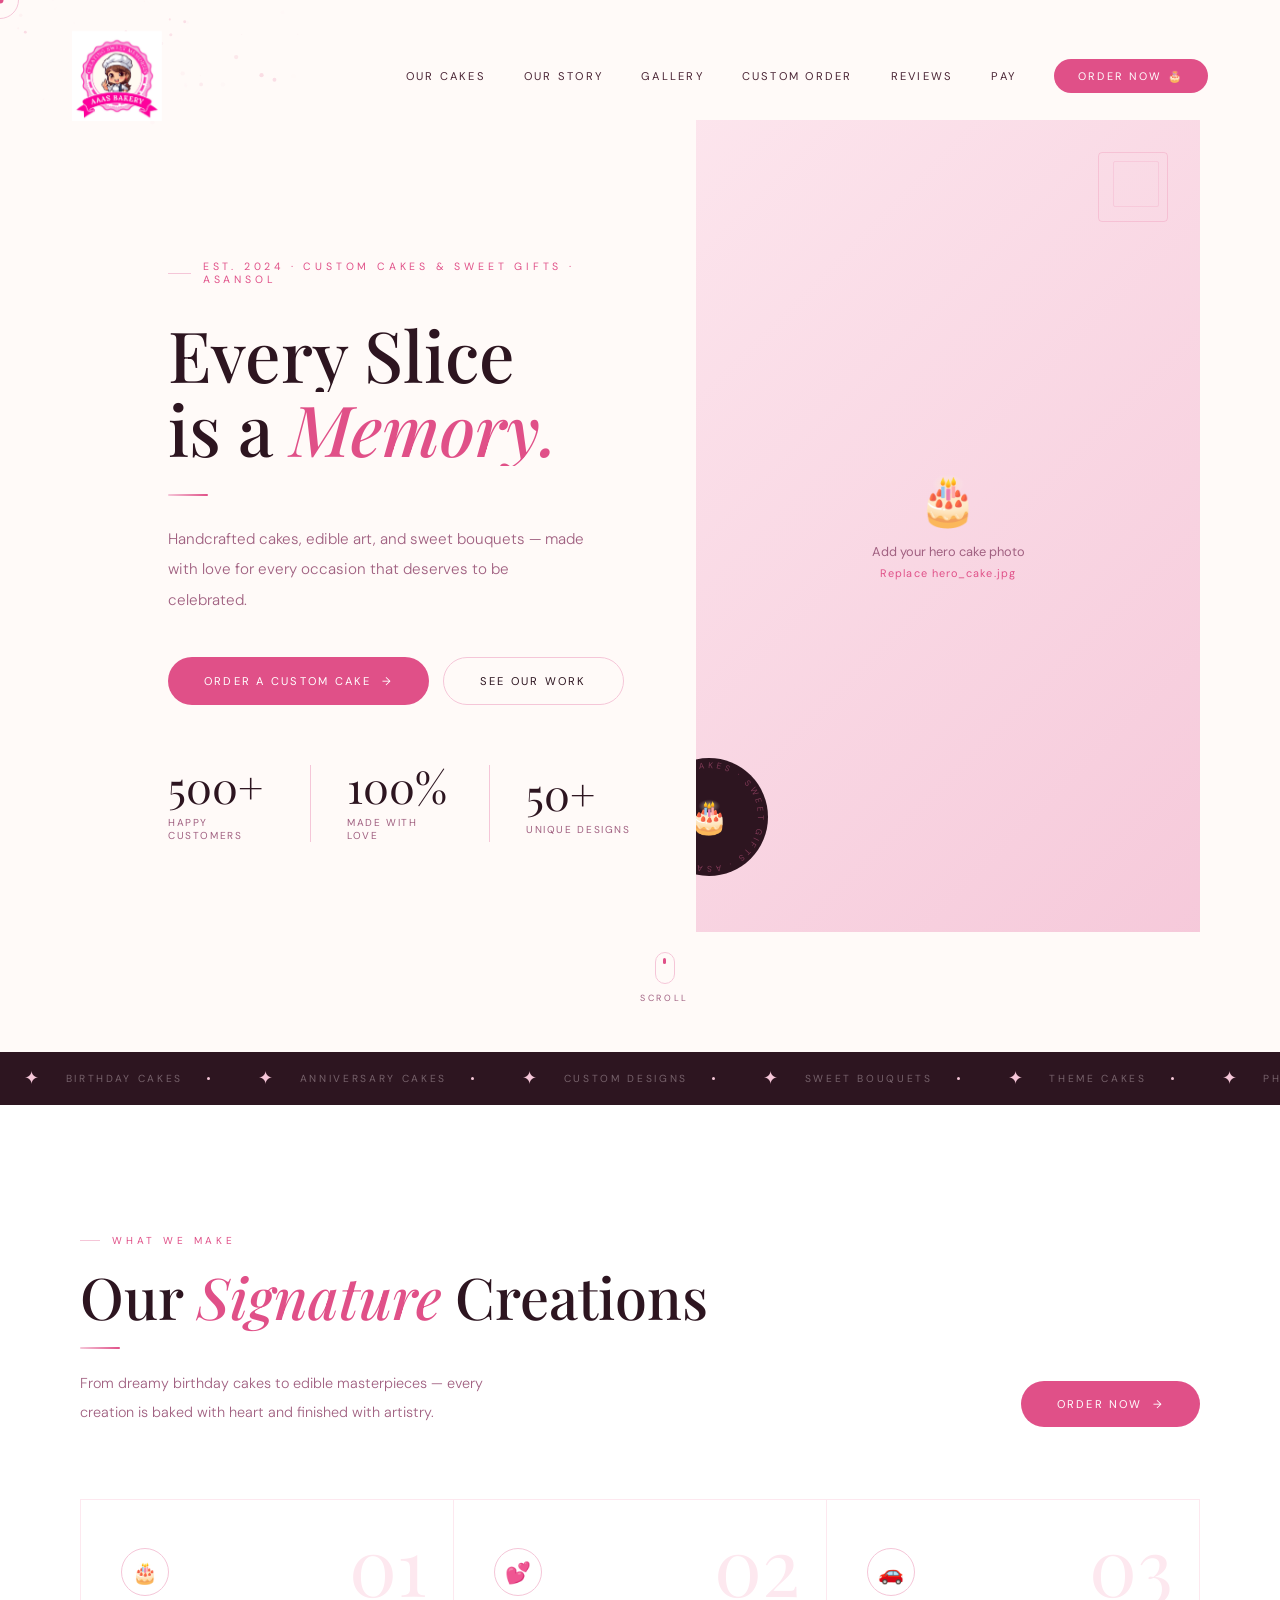
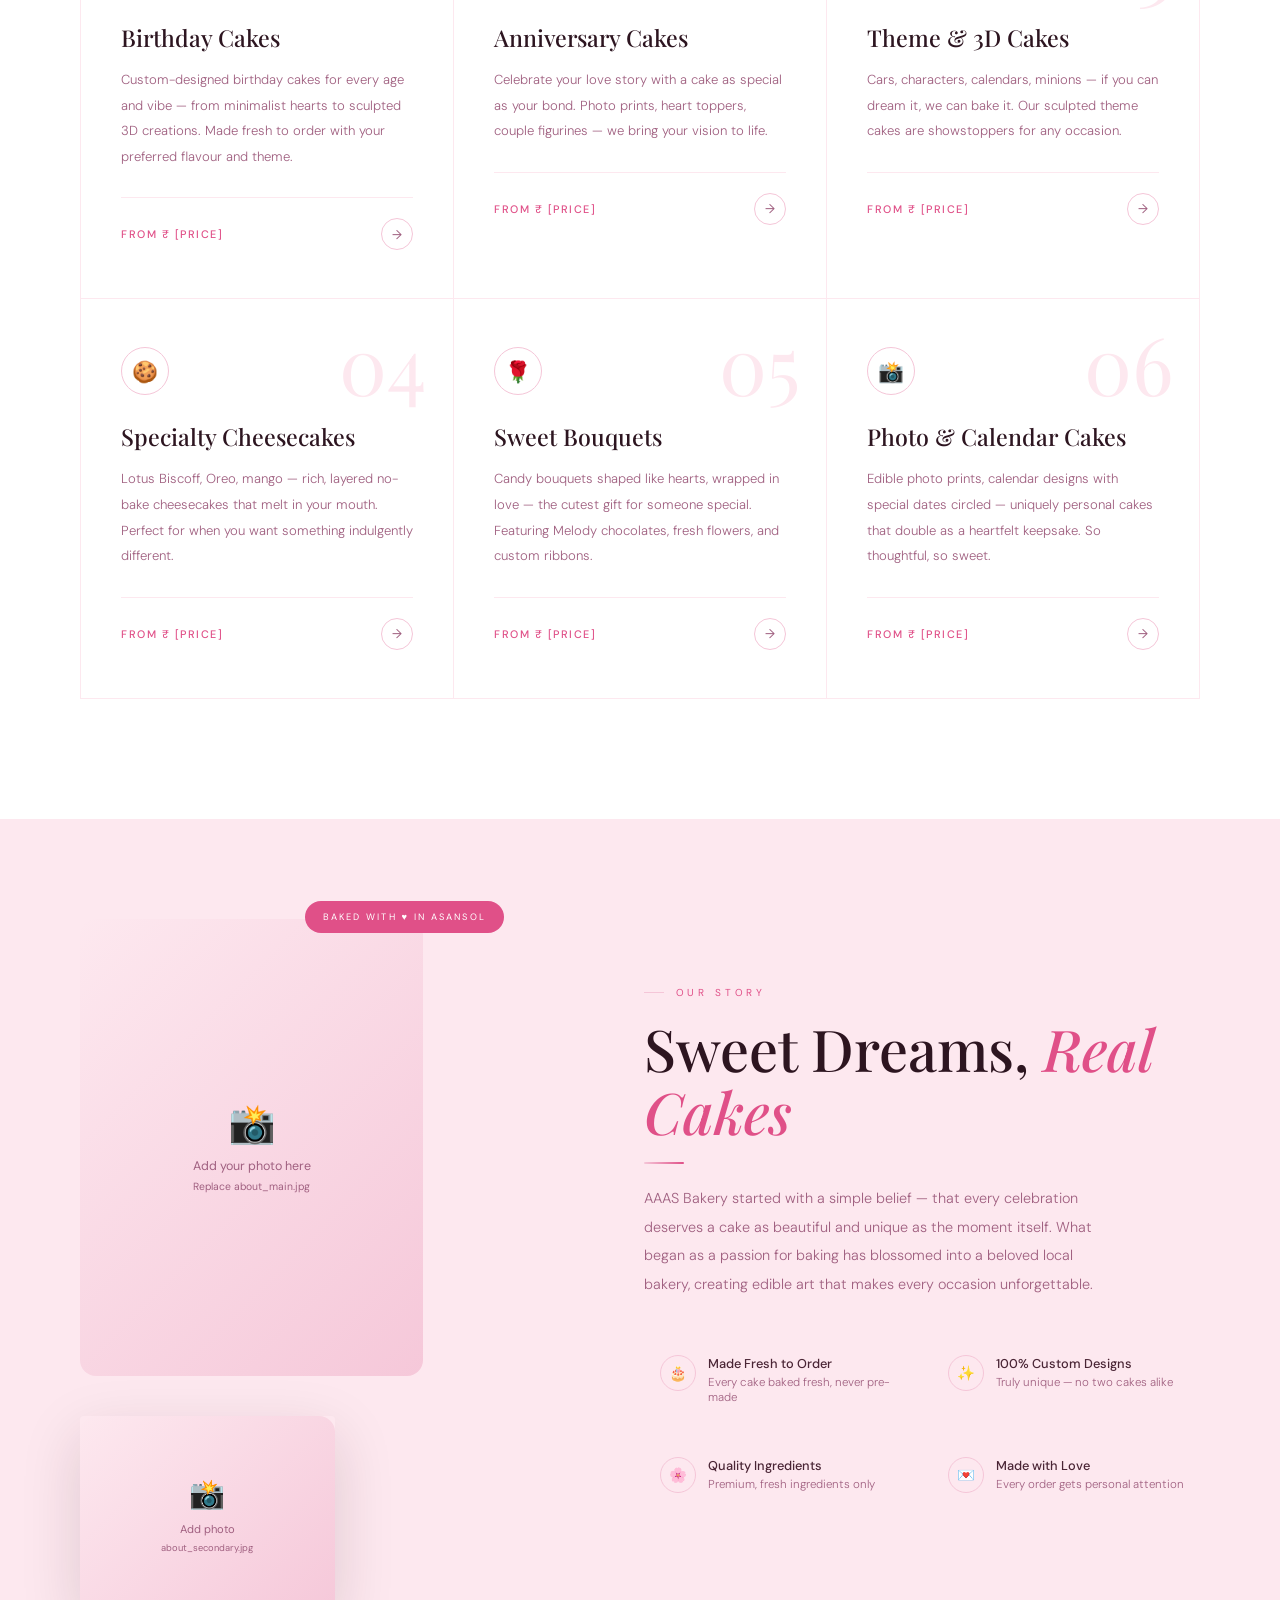
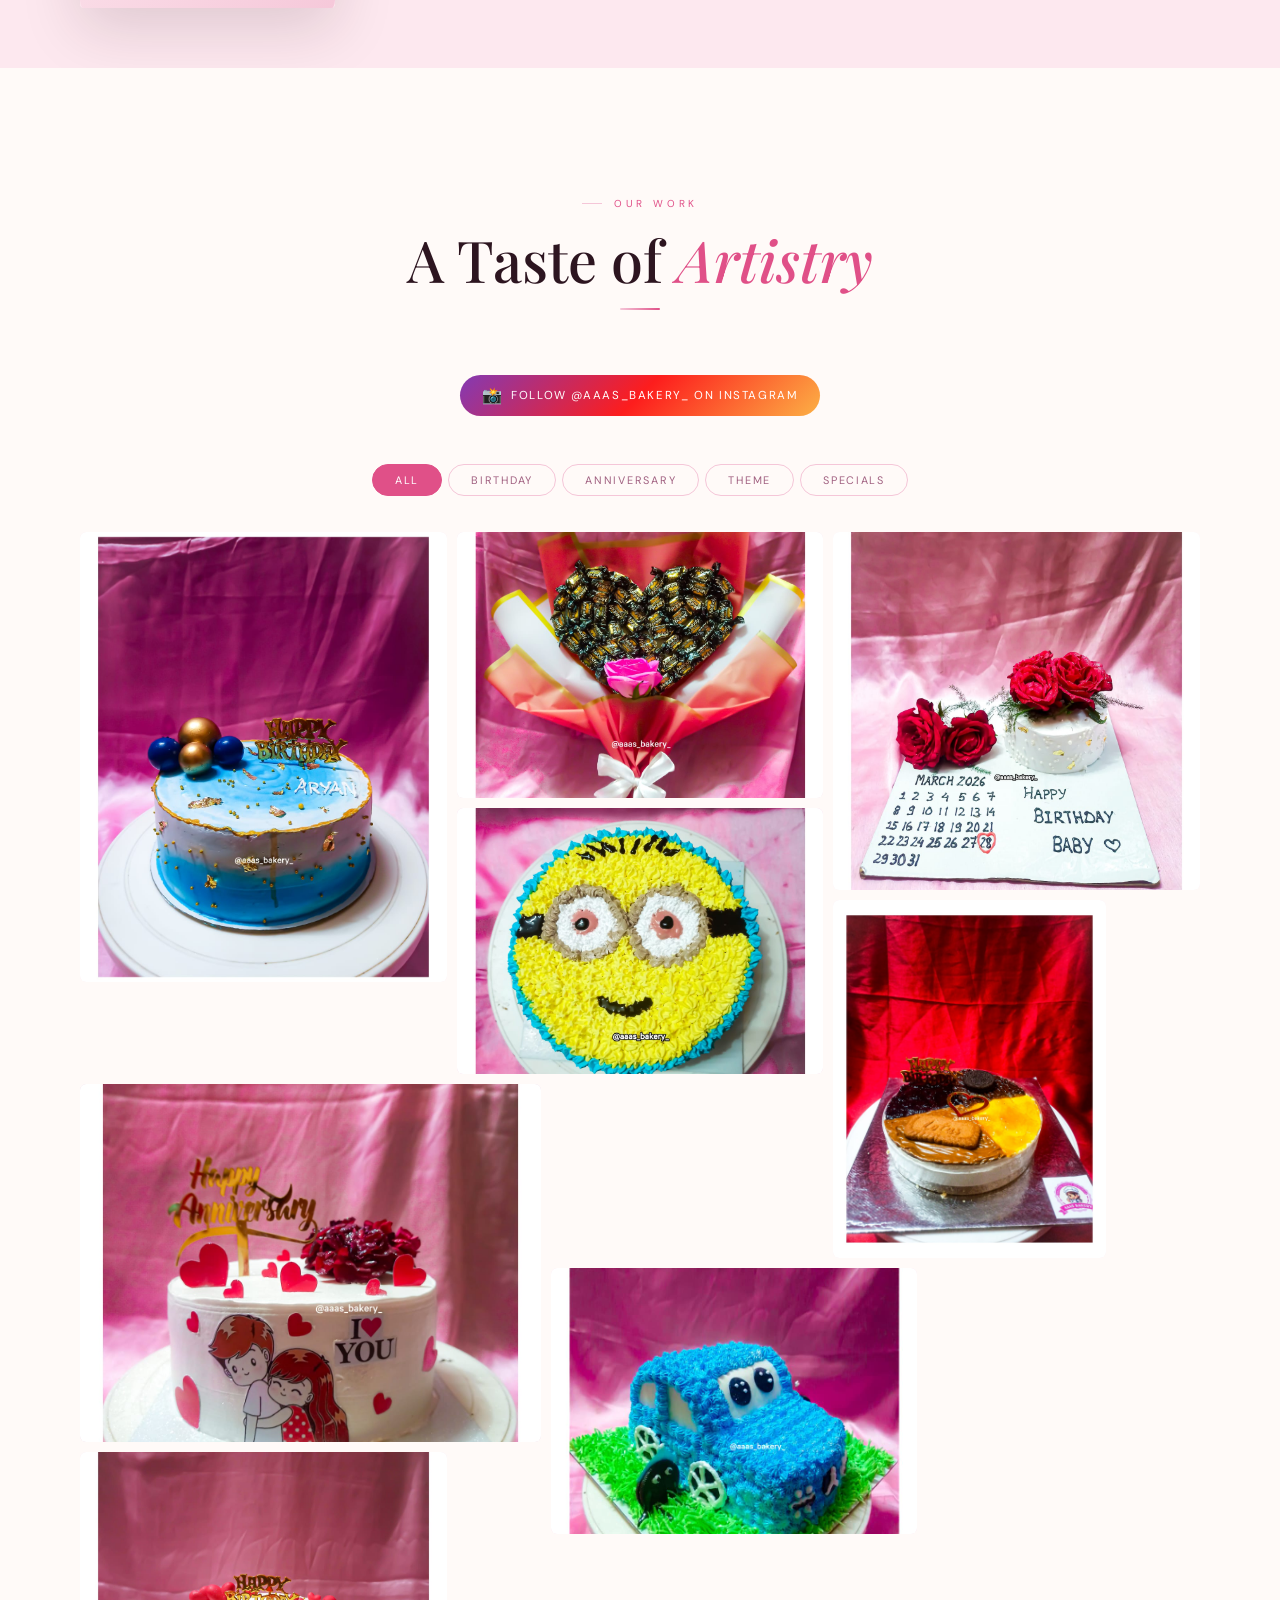
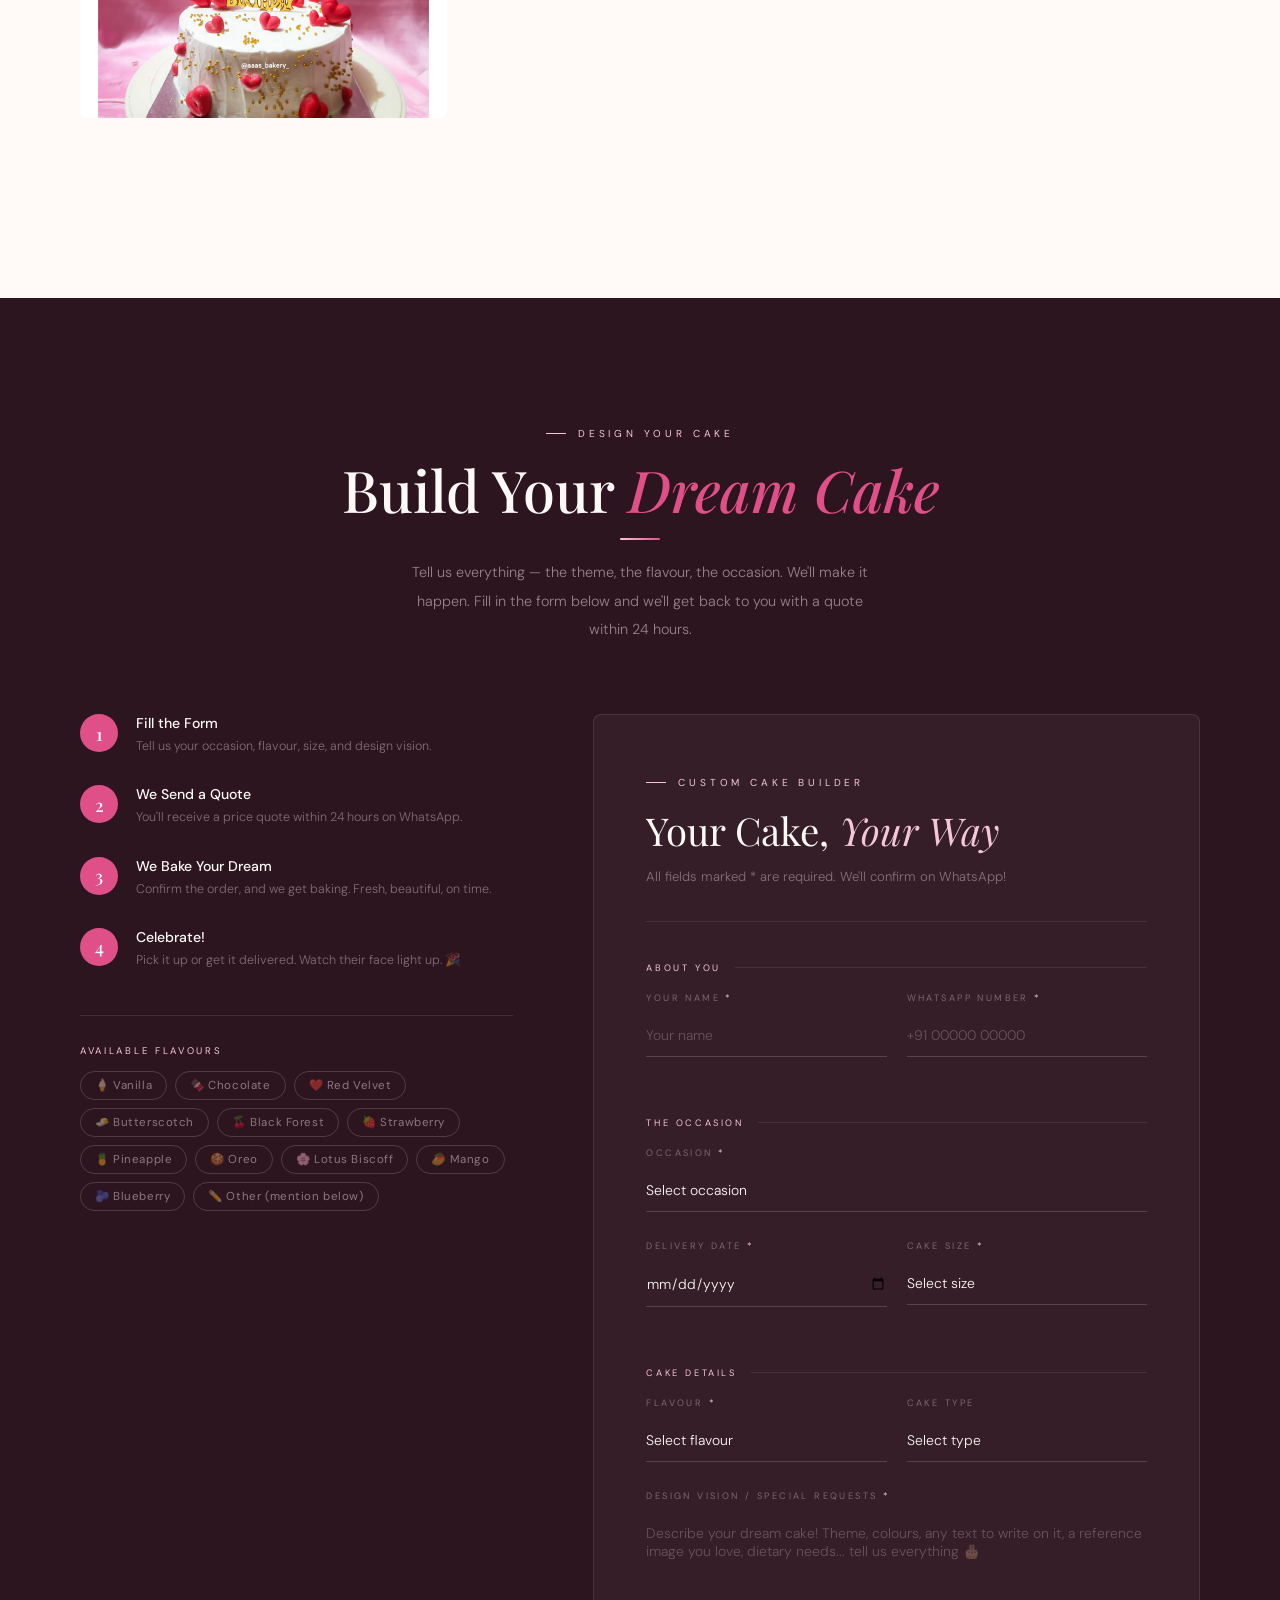
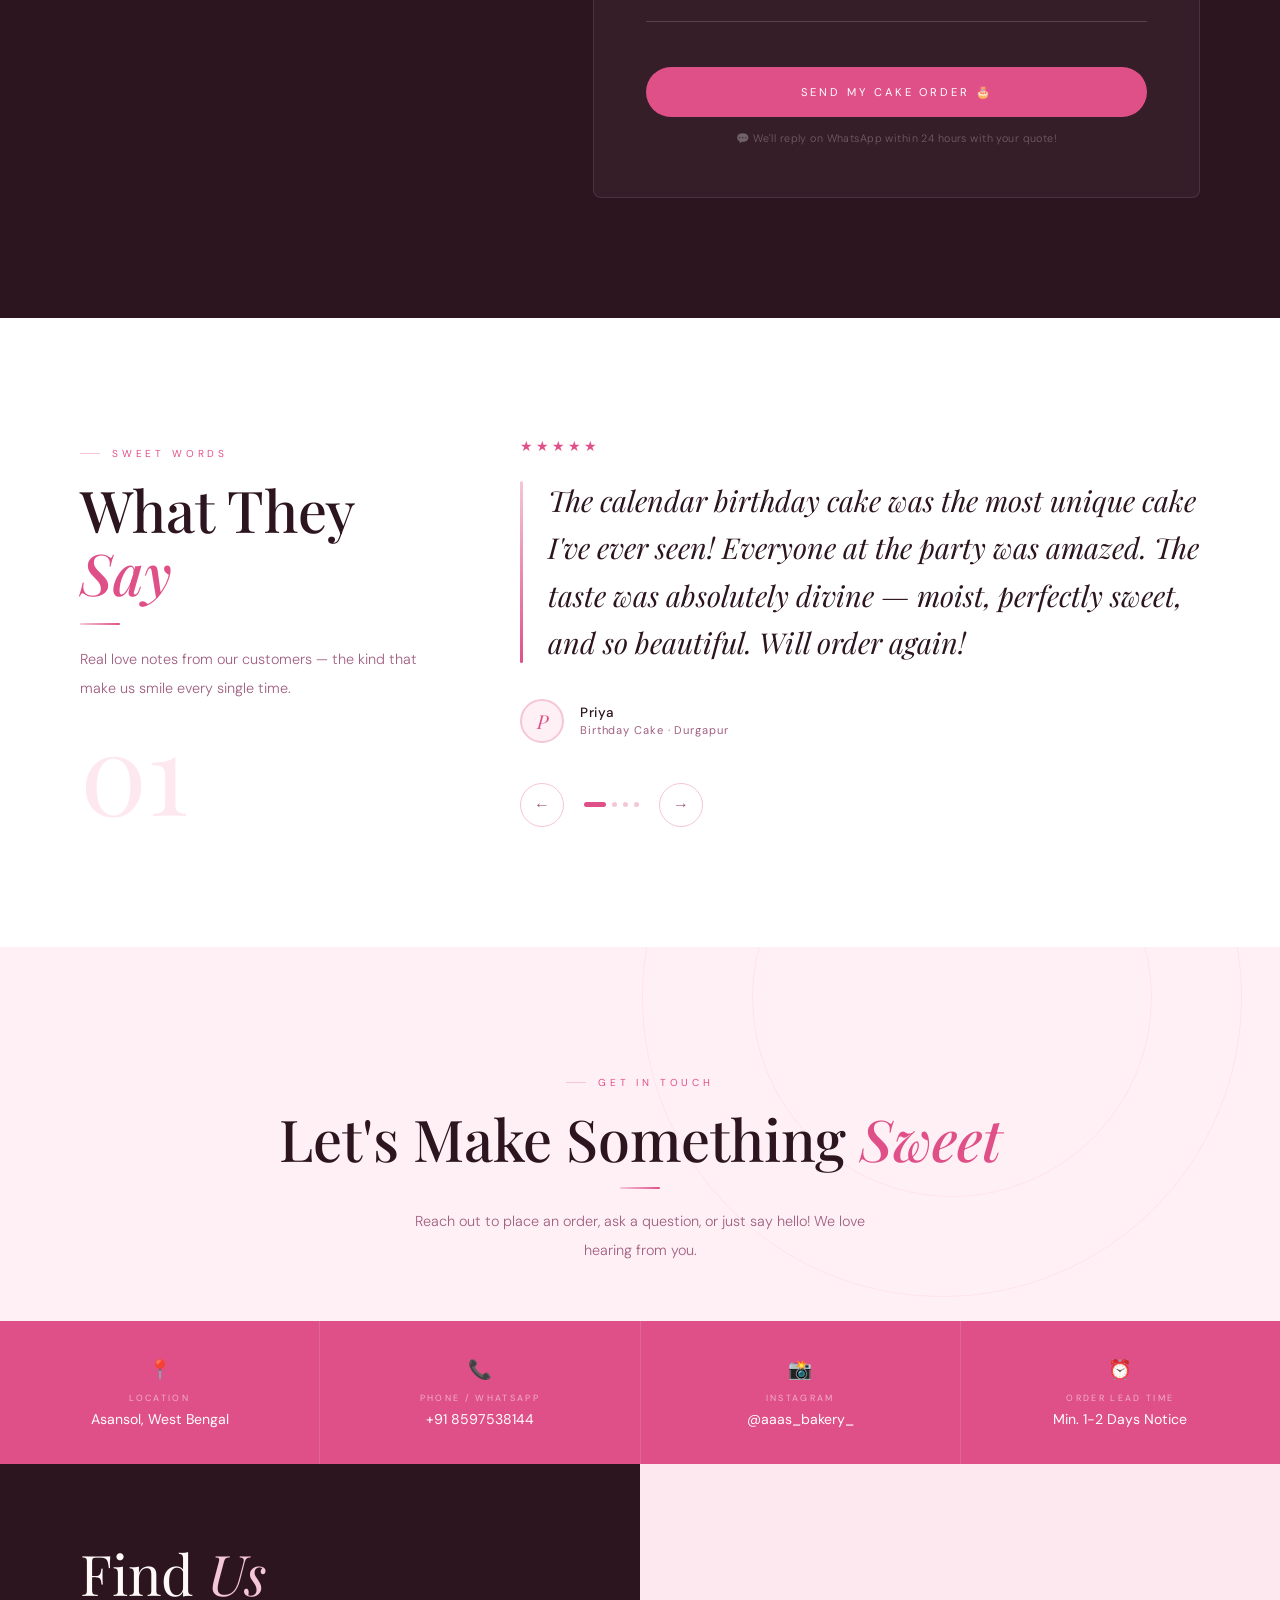
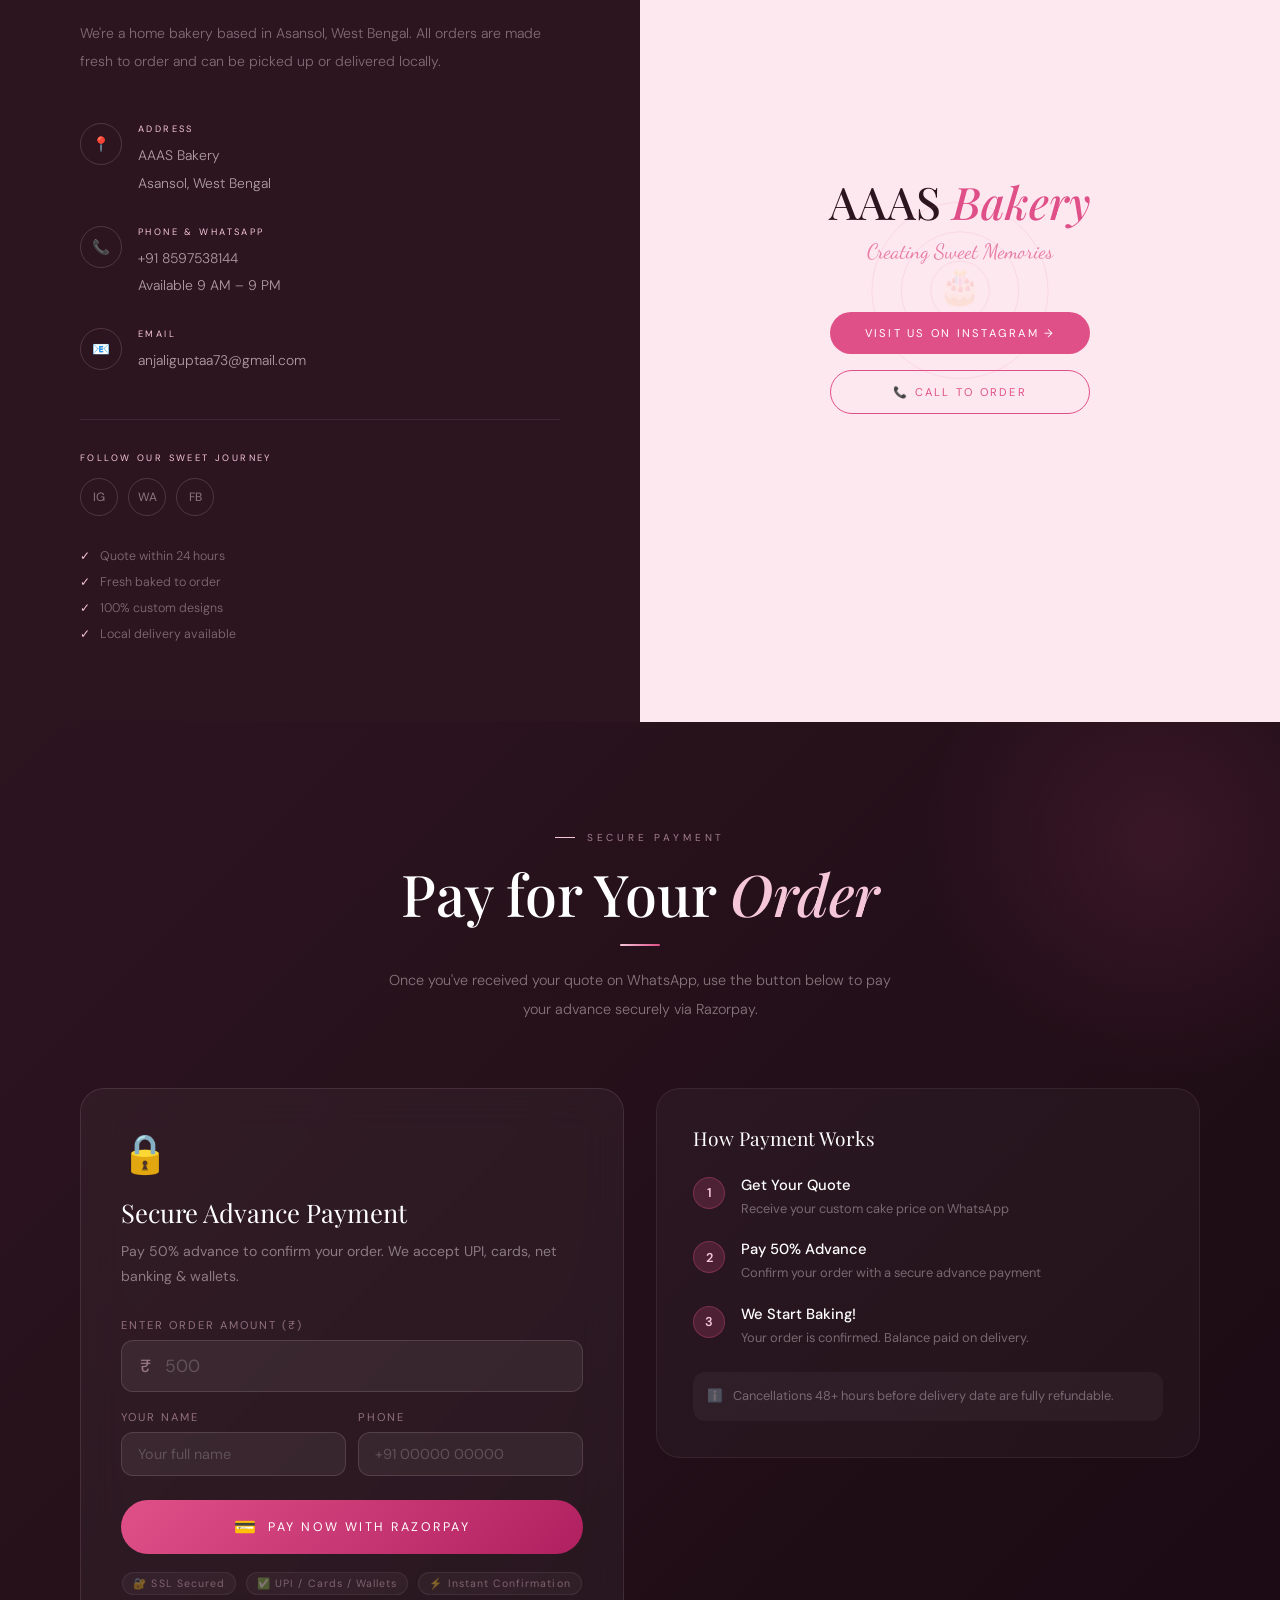
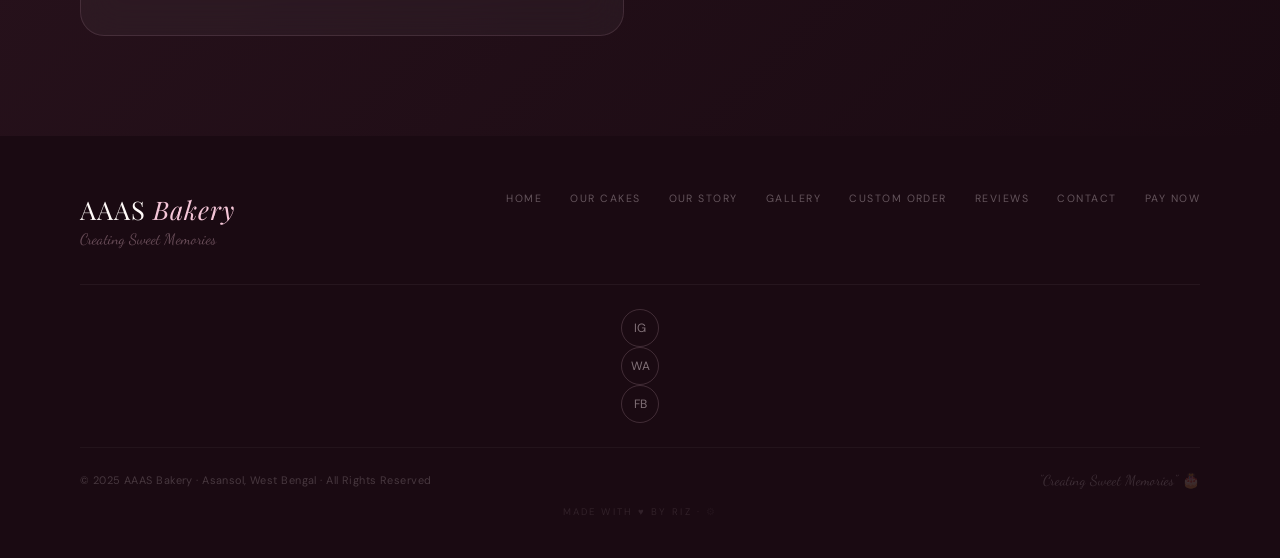
==== commit fecc32de: "Update index.html" ====
--- a/index.html
+++ b/index.html
@@ -4,7 +4,7 @@
 <meta charset="UTF-8"/>
 <meta name="viewport" content="width=device-width, initial-scale=1.0"/>
 <title>AAAS Bakery — Creating Sweet Memories</title>
-<meta name="description" content="AAAS Bakery — Durgapur's home for custom cakes, sweet bouquets, and edible art. Creating sweet memories, one cake at a time."/>
+<meta name="description" content="AAAS Bakery — Asansol's home for custom cakes, sweet bouquets, and edible art. Creating sweet memories, one cake at a time."/>
 <link rel="preconnect" href="https://fonts.googleapis.com"/>
 <link href="https://fonts.googleapis.com/css2?family=Playfair+Display:ital,wght@0,400;0,500;0,700;1,400;1,500&family=DM+Sans:opsz,wght@9..40,300;9..40,400;9..40,500&family=Dancing+Script:wght@500;600&display=swap" rel="stylesheet"/>
 <link rel="stylesheet" href="style.css"/>
@@ -120,7 +120,7 @@
       <svg viewBox="0 0 120 120">
         <defs><path id="ct" d="M10,60 a50,50 0 1,1 100,0 a50,50 0 1,1 -100,0"/></defs>
         <text font-family="DM Sans,sans-serif" font-size="8.5" fill="rgba(180,80,120,.6)" letter-spacing="3.2">
-          <textPath href="#ct">CUSTOM CAKES · SWEET GIFTS · DURGAPUR ·</textPath>
+          <textPath href="#ct">CUSTOM CAKES · SWEET GIFTS · ASANSOL ·</textPath>
         </text>
       </svg>
       <div class="h-badge-c">🎂</div>
@@ -605,21 +605,21 @@
             <div class="ci-icon">📍</div>
             <div>
               <div class="ci-lbl">Address</div>
-              <div class="ci-val">AAAS Bakery<br>Asansol, West Bengal<br>[Add full address here]</div>
+              <div class="ci-val">AAAS Bakery<br>Asansol, West Bengal<br></div>
             </div>
           </div>
           <div class="ci-detail">
             <div class="ci-icon">📞</div>
             <div>
               <div class="ci-lbl">Phone & WhatsApp</div>
-              <div class="ci-val">+91 [your number]<br>Available 9 AM – 9 PM</div>
+              <div class="ci-val">+91 8597538144<br>Available 9 AM – 9 PM</div>
             </div>
           </div>
           <div class="ci-detail">
             <div class="ci-icon">📧</div>
             <div>
               <div class="ci-lbl">Email</div>
-              <div class="ci-val">[your email here]</div>
+              <div class="ci-val">anjaliguptaa73@gmail.com</div>
             </div>
           </div>
         </div>
@@ -766,7 +766,7 @@
   <div class="ft-mid">
     <div class="ft-soc">
       <a href="https://instagram.com/aaas_bakery_" target="_blank" class="sa">IG</a>
-      <a href="#" class="sa">WA</a>
+      <a href="https://wa.me/+91 8597538144?text=<custom_message>" class="sa">WA</a>
       <a href="#" class="sa">FB</a>
     </div>
   </div>
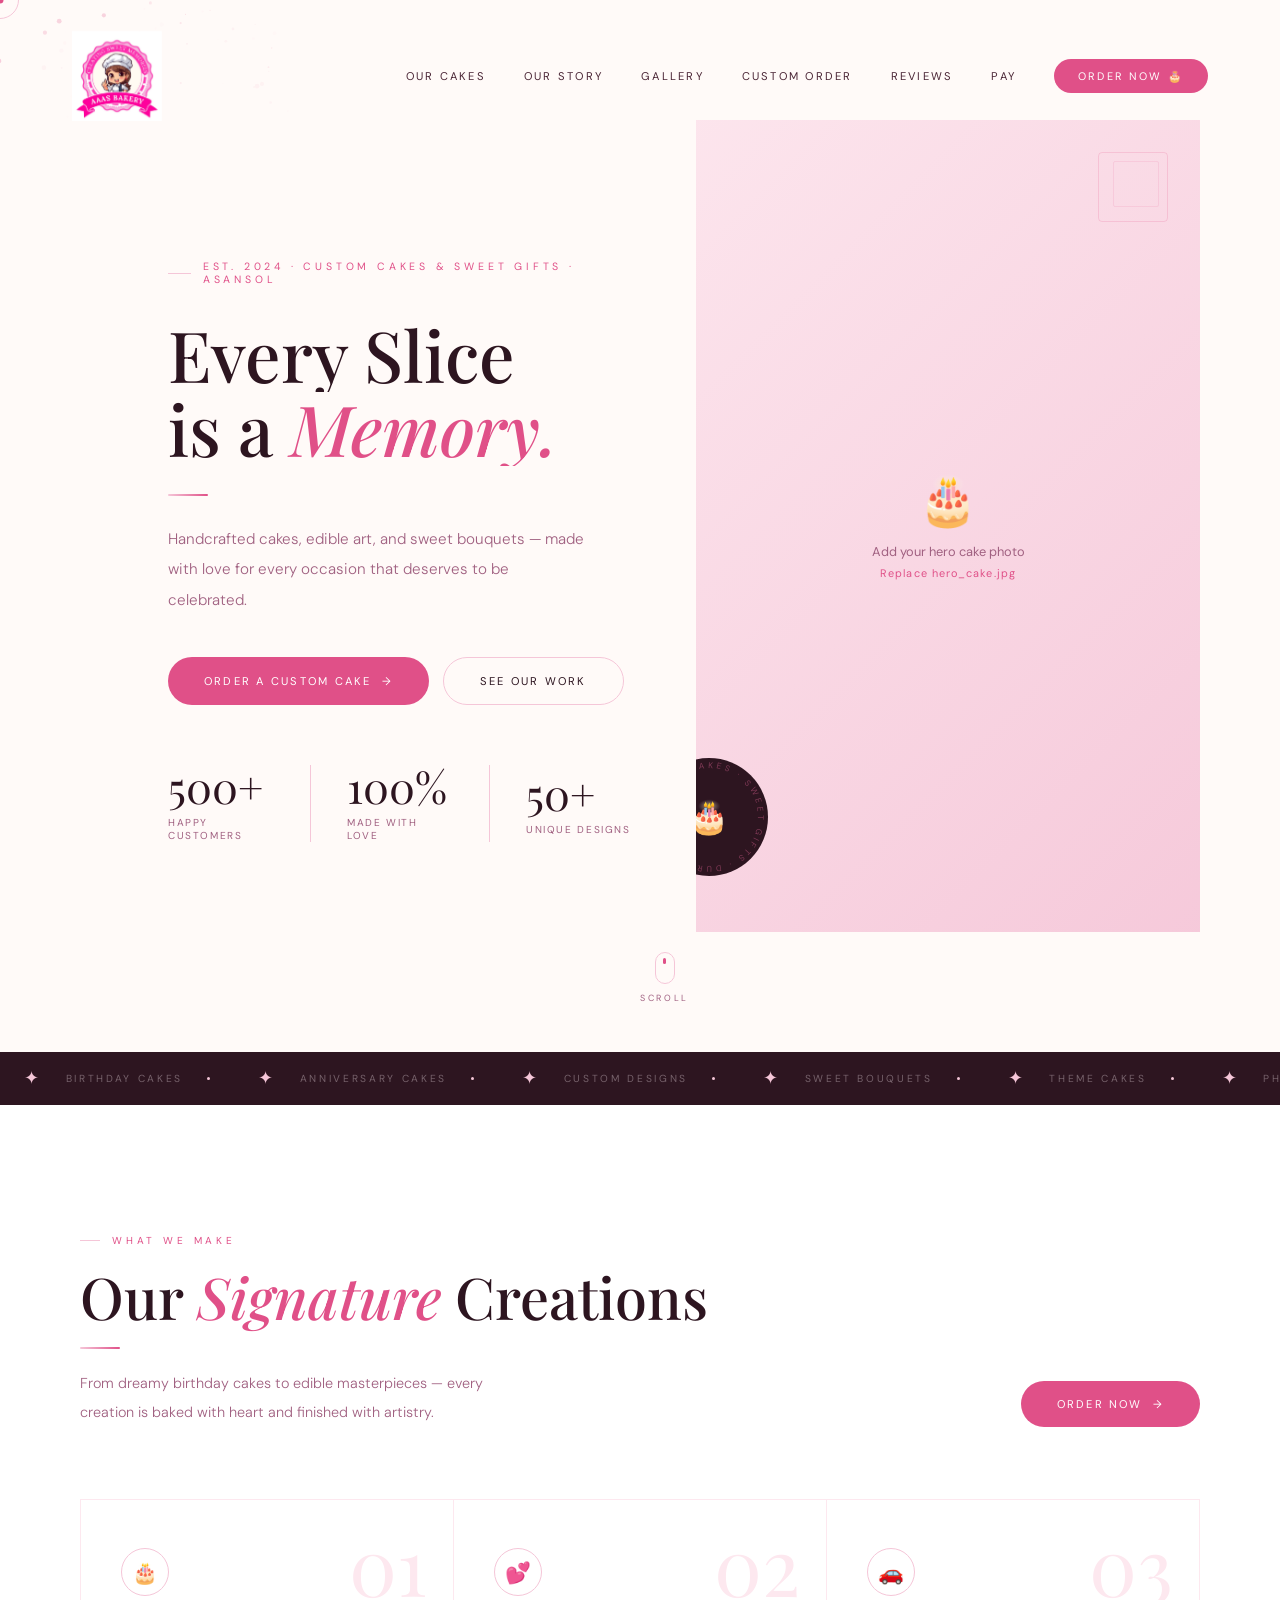
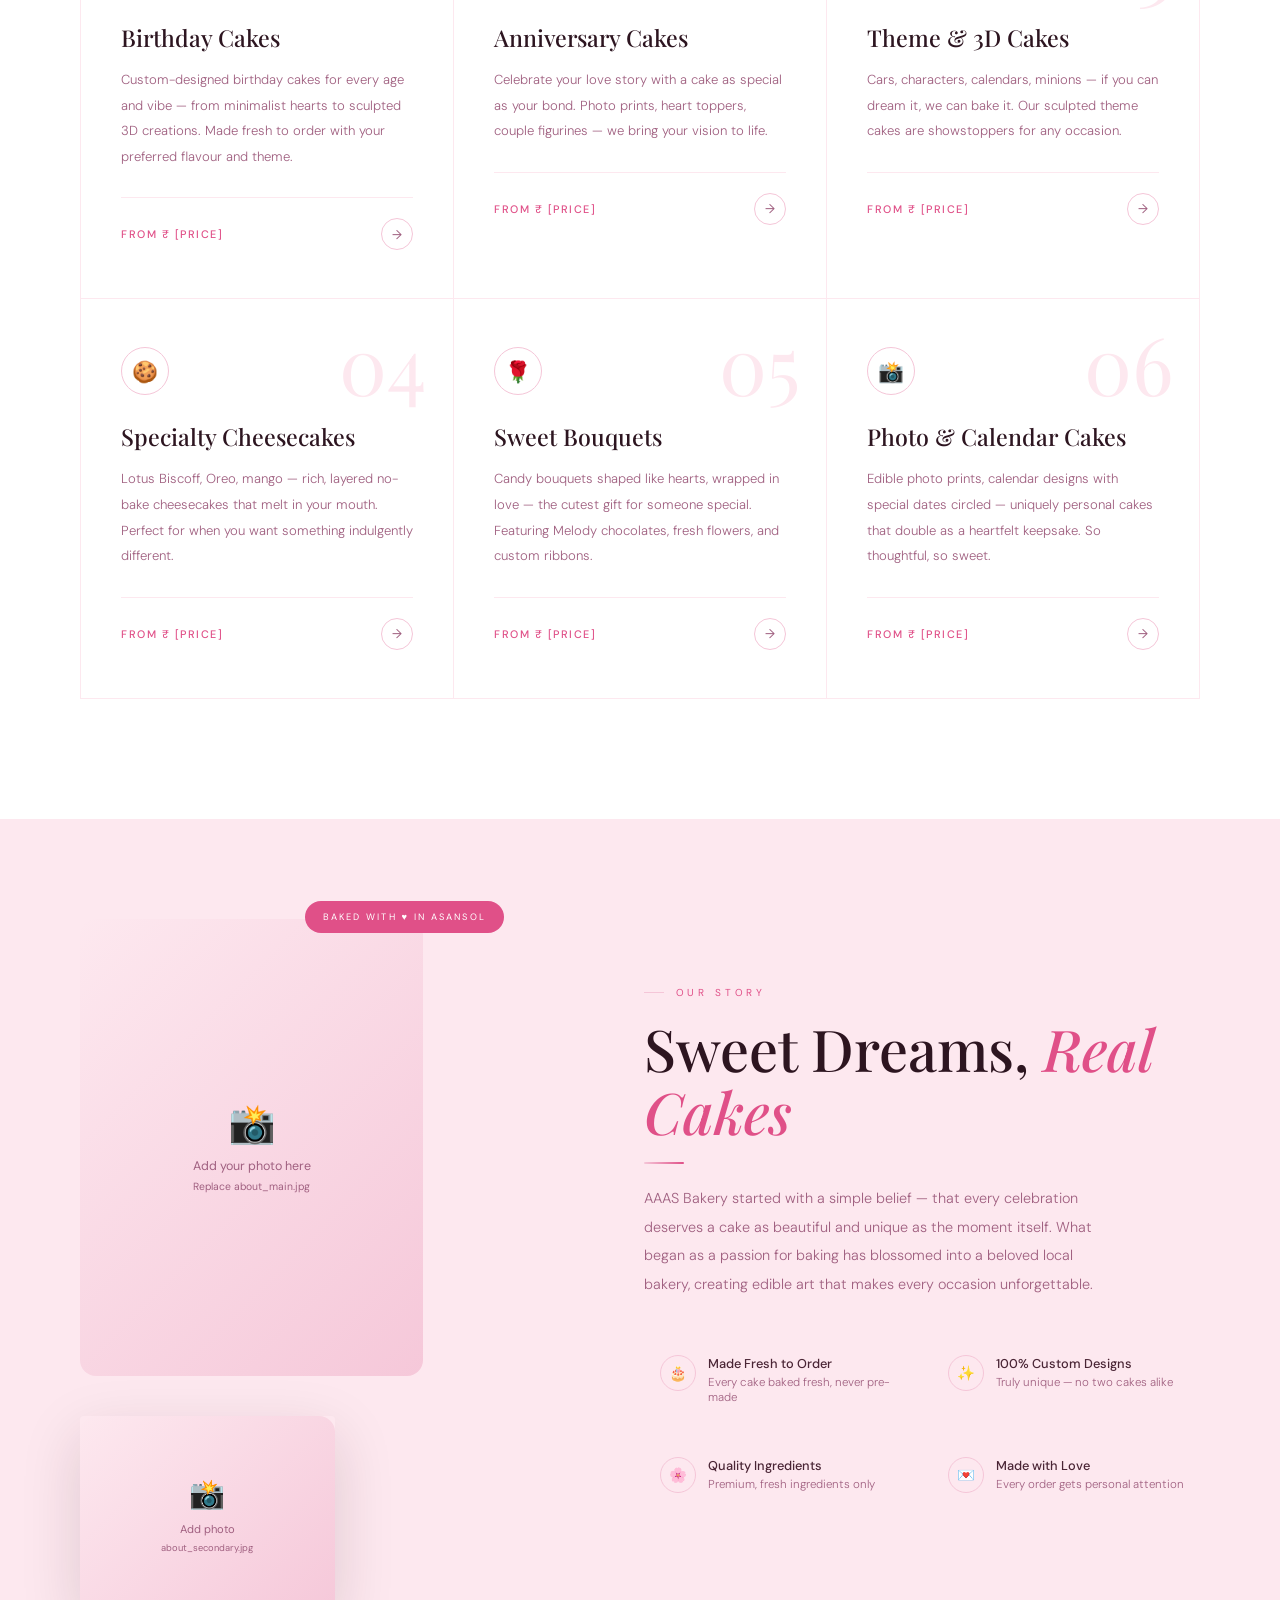
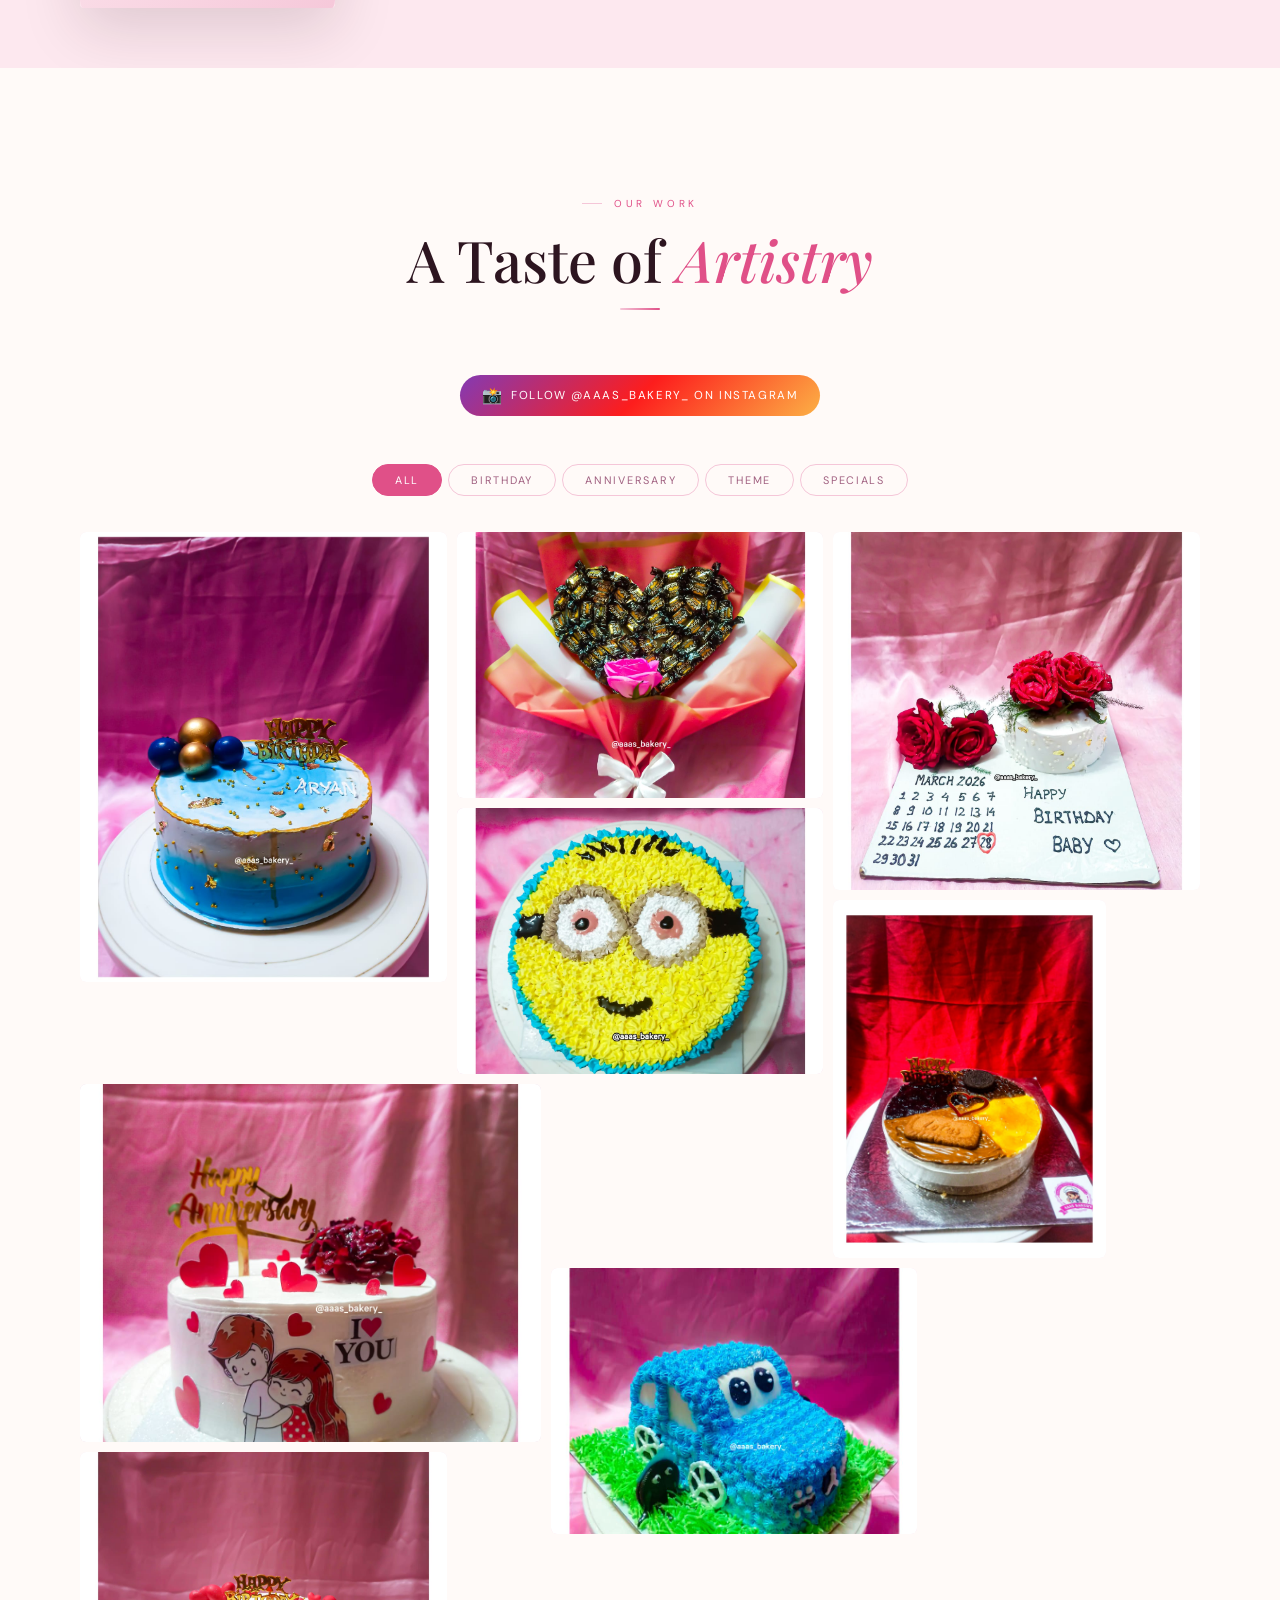
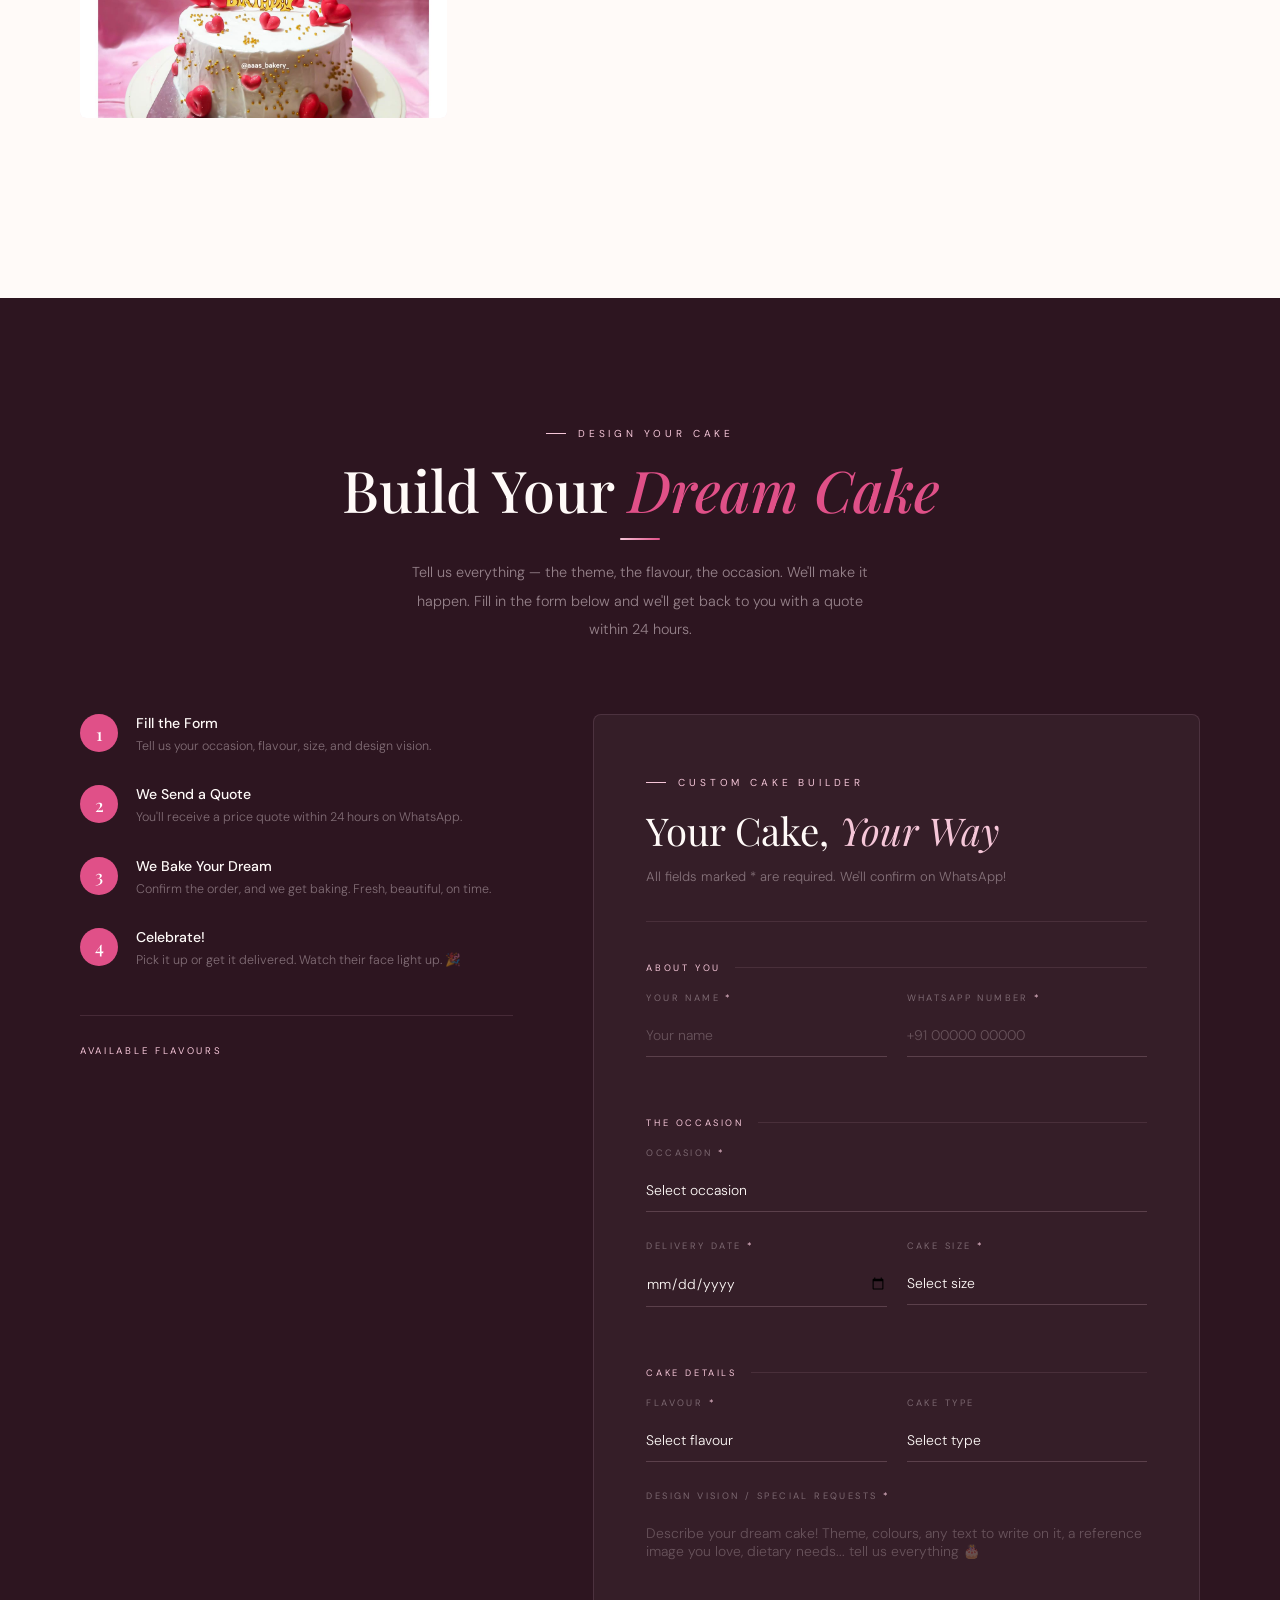
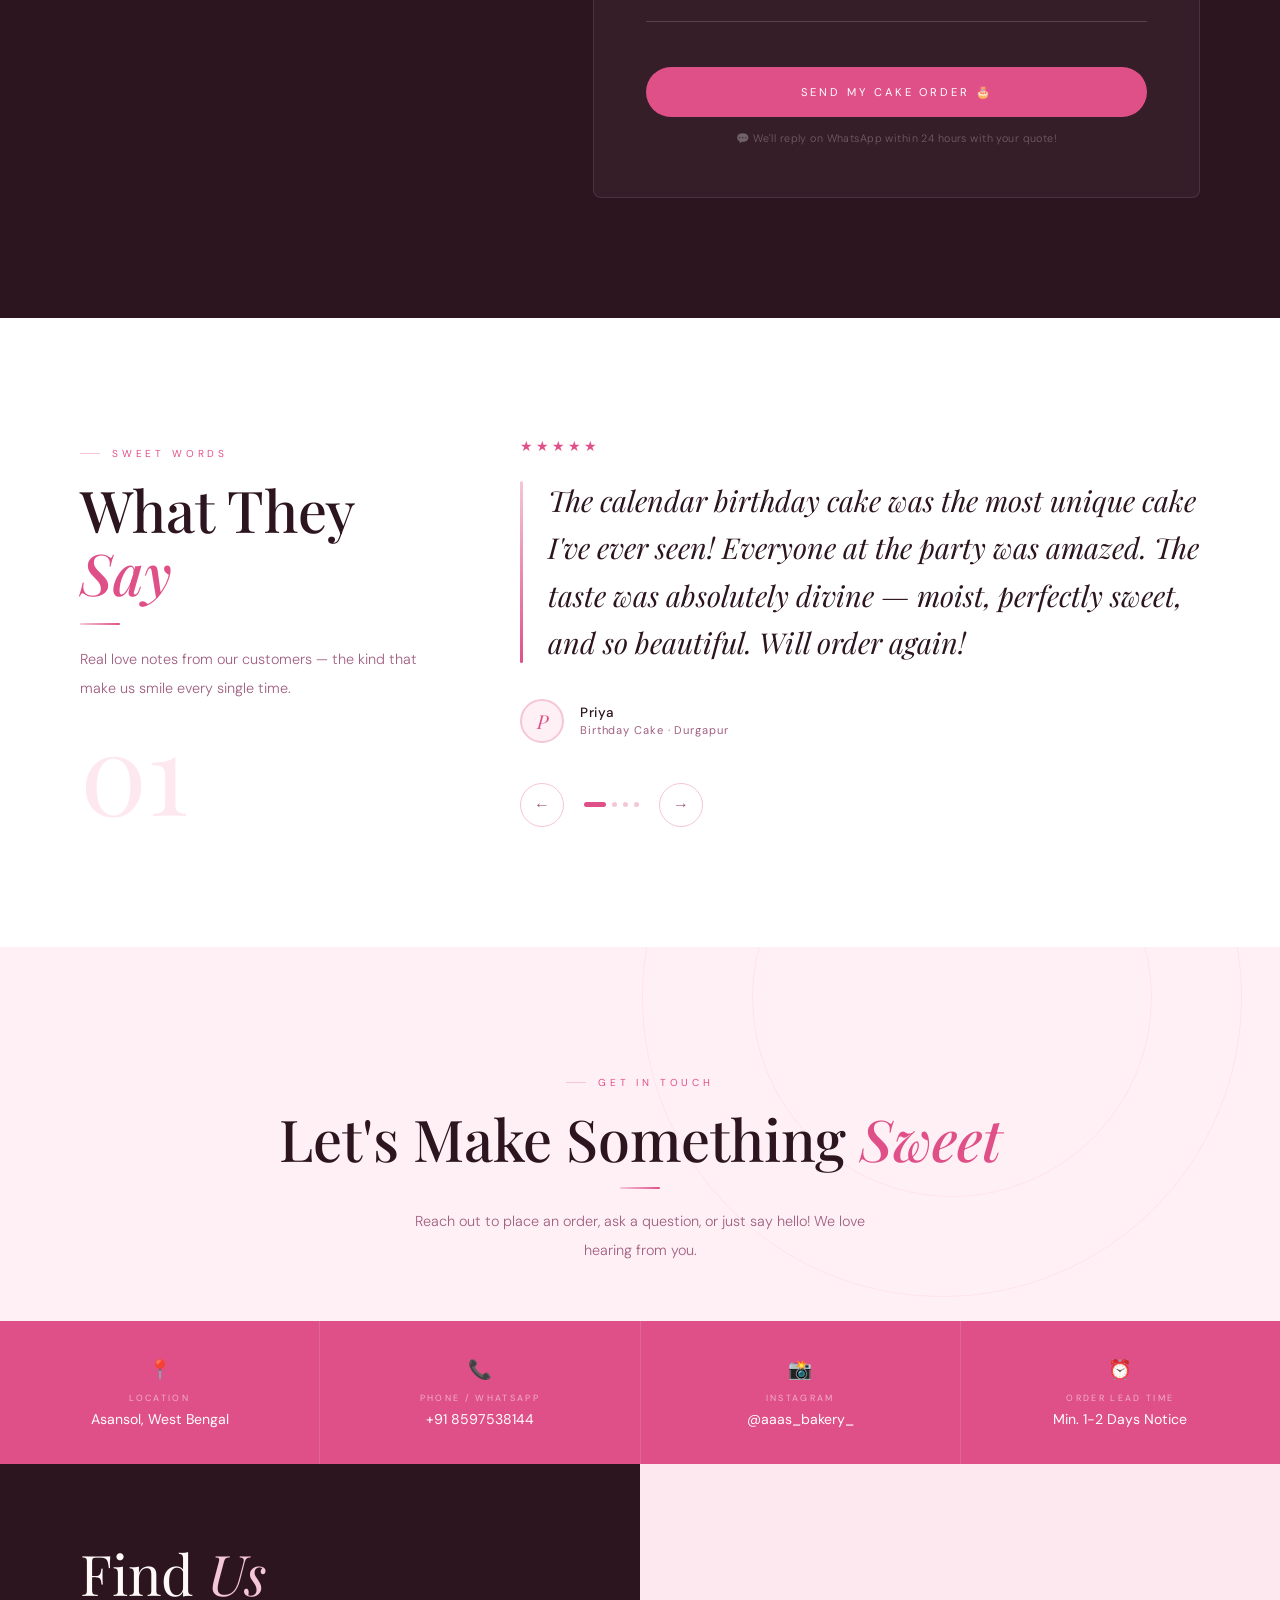
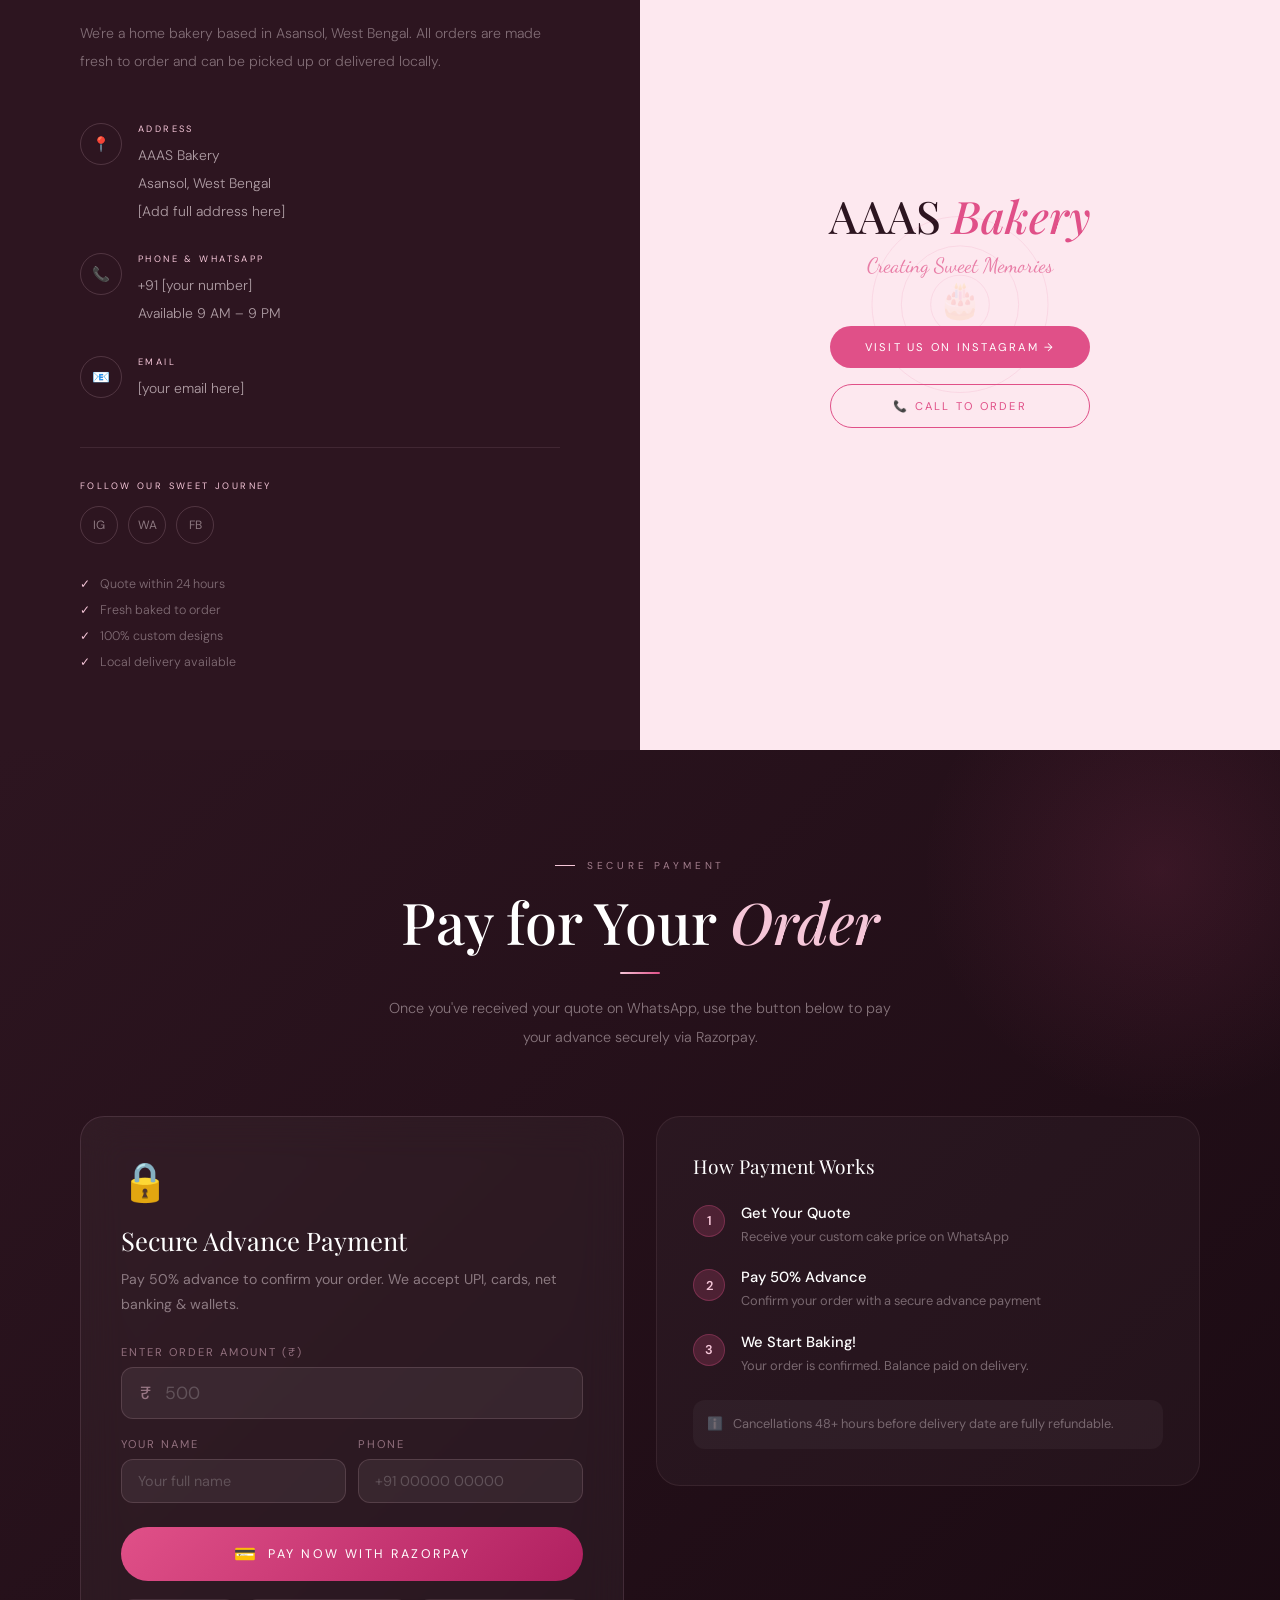
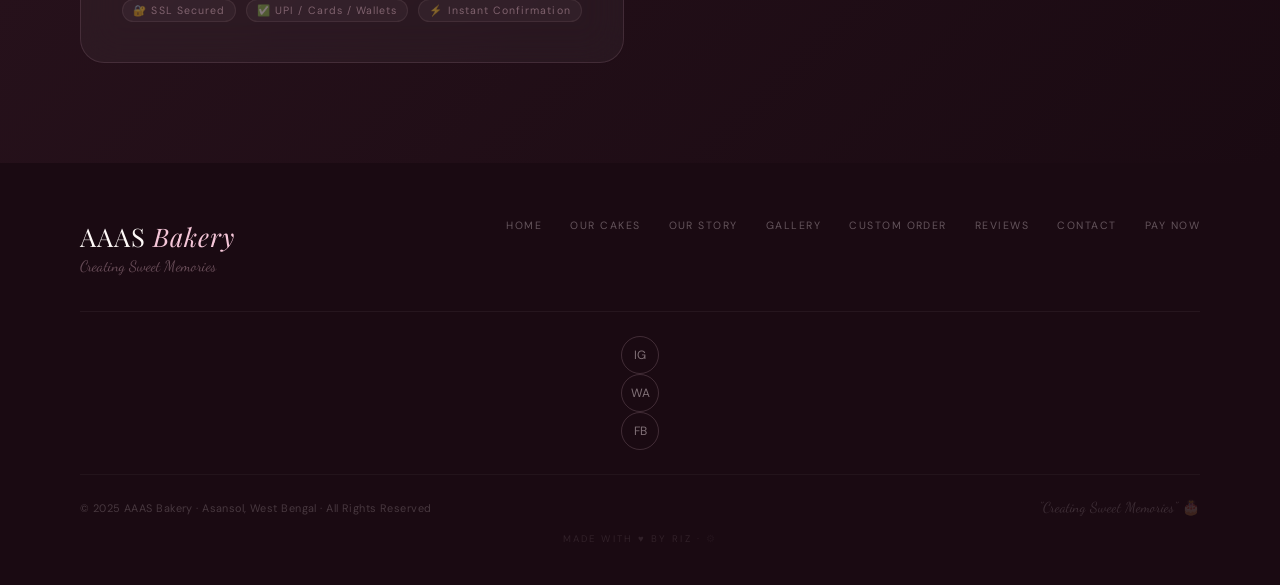
==== commit 342ff2e9: "Add files via upload" ====
--- a/index.html
+++ b/index.html
@@ -4,7 +4,7 @@
 <meta charset="UTF-8"/>
 <meta name="viewport" content="width=device-width, initial-scale=1.0"/>
 <title>AAAS Bakery — Creating Sweet Memories</title>
-<meta name="description" content="AAAS Bakery — Asansol's home for custom cakes, sweet bouquets, and edible art. Creating sweet memories, one cake at a time."/>
+<meta name="description" content="AAAS Bakery — Durgapur's home for custom cakes, sweet bouquets, and edible art. Creating sweet memories, one cake at a time."/>
 <link rel="preconnect" href="https://fonts.googleapis.com"/>
 <link href="https://fonts.googleapis.com/css2?family=Playfair+Display:ital,wght@0,400;0,500;0,700;1,400;1,500&family=DM+Sans:opsz,wght@9..40,300;9..40,400;9..40,500&family=Dancing+Script:wght@500;600&display=swap" rel="stylesheet"/>
 <link rel="stylesheet" href="style.css"/>
@@ -120,7 +120,7 @@
       <svg viewBox="0 0 120 120">
         <defs><path id="ct" d="M10,60 a50,50 0 1,1 100,0 a50,50 0 1,1 -100,0"/></defs>
         <text font-family="DM Sans,sans-serif" font-size="8.5" fill="rgba(180,80,120,.6)" letter-spacing="3.2">
-          <textPath href="#ct">CUSTOM CAKES · SWEET GIFTS · ASANSOL ·</textPath>
+          <textPath href="#ct">CUSTOM CAKES · SWEET GIFTS · DURGAPUR ·</textPath>
         </text>
       </svg>
       <div class="h-badge-c">🎂</div>
@@ -605,21 +605,21 @@
             <div class="ci-icon">📍</div>
             <div>
               <div class="ci-lbl">Address</div>
-              <div class="ci-val">AAAS Bakery<br>Asansol, West Bengal<br></div>
+              <div class="ci-val">AAAS Bakery<br>Asansol, West Bengal<br>[Add full address here]</div>
             </div>
           </div>
           <div class="ci-detail">
             <div class="ci-icon">📞</div>
             <div>
               <div class="ci-lbl">Phone & WhatsApp</div>
-              <div class="ci-val">+91 8597538144<br>Available 9 AM – 9 PM</div>
+              <div class="ci-val">+91 [your number]<br>Available 9 AM – 9 PM</div>
             </div>
           </div>
           <div class="ci-detail">
             <div class="ci-icon">📧</div>
             <div>
               <div class="ci-lbl">Email</div>
-              <div class="ci-val">anjaliguptaa73@gmail.com</div>
+              <div class="ci-val">[your email here]</div>
             </div>
           </div>
         </div>
@@ -766,7 +766,7 @@
   <div class="ft-mid">
     <div class="ft-soc">
       <a href="https://instagram.com/aaas_bakery_" target="_blank" class="sa">IG</a>
-      <a href="https://wa.me/+91 8597538144?text=<custom_message>" class="sa">WA</a>
+      <a href="#" class="sa">WA</a>
       <a href="#" class="sa">FB</a>
     </div>
   </div>
